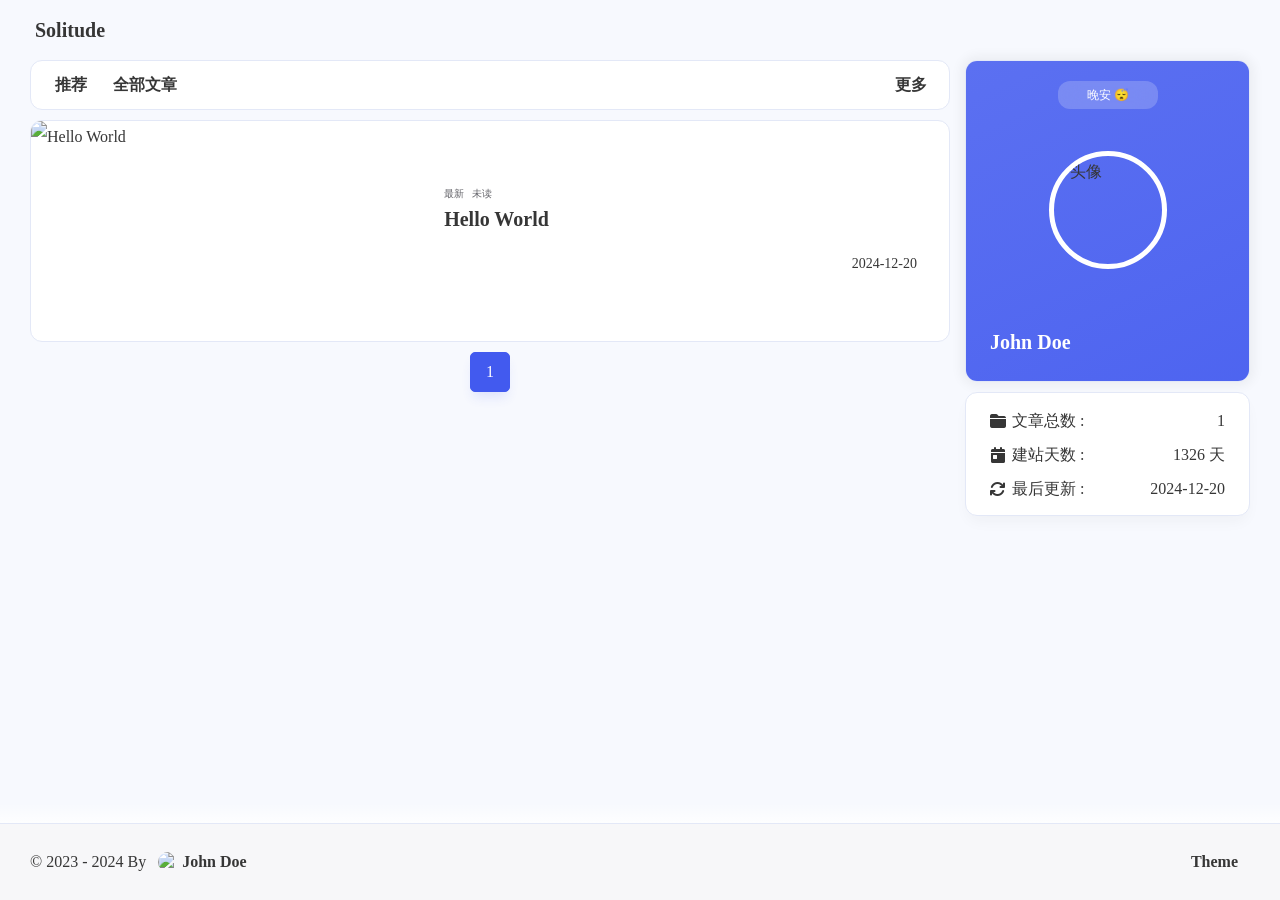
==== index.html @ eaf6ca1d "Site updated: 2024-12-20 22:45:35" ====
<!DOCTYPE html><html lang="zh-CN" data-theme="light"><head><meta charset="utf-8"><meta http-equiv="X-UA-Compatible" content="IE=edge"><meta name="viewport" content="width=device-width, initial-scale=1"><title>Hexo</title><noscript>开启JavaScript才能访问本站哦~</noscript><link rel="icon" href="/img/pwa/favicon.ico"><!-- index.css--><link rel="stylesheet" href="/css/index.css?v=2.1.14"><!-- inject head--><link rel="canonical" href="http://example.com/"><link rel="stylesheet" href="https://fastly.jsdelivr.net/npm/@fortawesome/fontawesome-free@6.7.2/css/all.min.css"><!-- aplayer--><!-- swiper--><!-- fancybox ui--><!-- katex--><!-- Open Graph--><meta name="description"><!-- pwa--><meta name="apple-mobile-web-app-capable" content="Hexo"><meta name="theme-color" content="var(--efu-main)"><meta name="apple-mobile-web-app-status-bar-style" content="var(--efu-main)"><link rel="bookmark" href="/img/pwa/favicon.ico"><link rel="apple-touch-icon" href="/img/pwa/favicon.ico" sizes="180x180"><script>console.log(' %c Solitude %c ' + '2.1.14' + ' %c https://github.com/everfu/hexo-theme-solitude',
    'background:#35495e ; padding: 1px; border-radius: 3px 0 0 3px;  color: #fff',
    'background:#ff9a9a ; padding: 1px; border-radius: 0 3px 3px 0;  color: #fff',
    'background:unset ; padding: 1px; border-radius: 0 3px 3px 0;  color: #fff')
</script><script>(()=>{
        const saveToLocal = {
            set: function setWithExpiry(key, value, ttl) {
                if (ttl === 0)
                    return
                const now = new Date()
                const expiryDay = ttl * 86400000
                const item = {
                    value: value,
                    expiry: now.getTime() + expiryDay
                }
                localStorage.setItem(key, JSON.stringify(item))
            },
            get: function getWithExpiry(key) {
                const itemStr = localStorage.getItem(key)

                if (!itemStr) {
                    return undefined
                }
                const item = JSON.parse(itemStr)
                const now = new Date()

                if (now.getTime() > item.expiry) {
                    localStorage.removeItem(key)
                    return undefined
                }
                return item.value
            }
        };
        window.utils = {
            saveToLocal: saveToLocal,
            getCSS: (url, id = false) => new Promise((resolve, reject) => {
              const link = document.createElement('link')
              link.rel = 'stylesheet'
              link.href = url
              if (id) link.id = id
              link.onerror = reject
              link.onload = link.onreadystatechange = function() {
                const loadState = this.readyState
                if (loadState && loadState !== 'loaded' && loadState !== 'complete') return
                link.onload = link.onreadystatechange = null
                resolve()
              }
              document.head.appendChild(link)
            }),
            getScript: (url, attr = {}) => new Promise((resolve, reject) => {
              const script = document.createElement('script')
              script.src = url
              script.async = true
              script.onerror = reject
              script.onload = script.onreadystatechange = function() {
                const loadState = this.readyState
                if (loadState && loadState !== 'loaded' && loadState !== 'complete') return
                script.onload = script.onreadystatechange = null
                resolve()
              }

              Object.keys(attr).forEach(key => {
                script.setAttribute(key, attr[key])
              })

              document.head.appendChild(script)
            }),
            addGlobalFn: (key, fn, name = false, parent = window) => {
                const globalFn = parent.globalFn || {}
                const keyObj = globalFn[key] || {}

                if (name && keyObj[name]) return

                name = name || Object.keys(keyObj).length
                keyObj[name] = fn
                globalFn[key] = keyObj
                parent.globalFn = globalFn
            },
            addEventListenerPjax: (ele, event, fn, option = false) => {
              ele.addEventListener(event, fn, option)
              utils.addGlobalFn('pjax', () => {
                  ele.removeEventListener(event, fn, option)
              })
          },
        }
    })()</script><!-- theme--><script>initTheme = () => {
    let isDarkMode = window.matchMedia('(prefers-color-scheme: dark)').matches
    const cachedMode = utils.saveToLocal.get('theme');
    if (cachedMode === undefined) {
        const nowMode =
            isDarkMode ? 'dark' : 'light'
        document.documentElement.setAttribute('data-theme', nowMode);
    } else {
        document.documentElement.setAttribute('data-theme', cachedMode);
    }
    typeof rm === 'object' && rm.mode(cachedMode === 'dark' && isDarkMode)
}
initTheme()</script><!-- global head--><script>const GLOBAL_CONFIG = {
    root: '/',
    algolia: undefined,
    localsearch: undefined,
    runtime: '2023-04-20 00:00:00',
    lazyload: {
        enable: false,
        error: '/img/error_load.avif'
    },
    copyright: false,
    highlight: {"limit":200,"expand":true,"copy":true,"syntax":"highlight.js"},
    randomlink: false,
    lang: {"theme":{"dark":"已切换至深色模式","light":"已切换至浅色模式"},"copy":{"success":"复制成功","error":"复制失败"},"backtop":"返回顶部","time":{"day":"天前","hour":"小时前","just":"刚刚","min":"分钟前","month":"个月前"},"day":" 天","f12":"开发者模式已打开，请遵循GPL协议。","totalk":"无需删除空行，直接输入评论即可"},
    aside: {
        sayhello: {
            morning: "✨ 早上好，新的一天开始了",
            noon: "🍲 午餐时间",
            afternoon: "🌞 下午好",
            night: "早点休息",
            goodnight: "晚安 😴",
        },
        sayhello2: [],
        sayhello3: {
            prefix: '好久不见，',
            back: '欢迎再次回来，',
        },
    },
    covercolor: {
        enable: false
    },
    comment: false,
    lightbox: 'null',
    post_ai: false,
    right_menu: false,
    translate: {"translateDelay":0,"defaultEncoding":2},
    lure: false,
    expire: false,
};</script><!-- page-config head--><script id="config-diff">var PAGE_CONFIG = {
    is_post: false,
    is_page: false,
    is_home: true,
    page: 'solitude',
    toc: false,
    comment: false,
    ai_text: false,
    color: false,
}</script><meta name="generator" content="Hexo 7.3.0"></head><body id="body" data-type="solitude"><!-- universe--><!-- background img--><!-- loading--><!-- console--><!-- sidebar--><div id="sidebar" style="zoom: 1;"><div id="menu-mask" style="display: none;"></div><div id="sidebar-menus"><div class="site-data"><div class="data-item is-center"><div class="data-item-link"><a href="/archives/"><div class="headline">文章</div><div class="length-num">1</div></a></div></div><div class="data-item is-center"><div class="data-item-link"><a href="/categories/"><div class="headline">分类</div><div class="length-num">0</div></a></div></div><div class="data-item is-center"><div class="data-item-link"><a href="/tags/"><div class="headline">标签</div><div class="length-num">0</div></a></div></div></div><span class="sidebar-menu-item-title">功能</span><div class="sidebar-menu-item"><span class="darkmode_switchbutton menu-child" onclick="sco.switchDarkMode()"><i class="solitude fa-solid fa-circle-half-stroke"></i><span>显示模式</span></span></div><span class="sidebar-menu-item-title">标签</span><div class="card-widget card-tags card-archives card-webinfo card-allinfo"><div class="card-tag-cloud"></div></div></div></div><!-- keyboard--><!-- righhtside--><div class="page" id="body-wrap"><header class="not-top-img" id="page-header"><nav class="show" id="nav"><div id="nav-group"><div id="blog_name"><a id="site-name" href="/" title="返回博客主页"><span class="title">Solitude</span><i class="solitude fa-solid fa-home"></i></a></div><div id="page-name-mask"><div id="page-name"><a id="page-name-text" onclick="sco.toTop()">Hexo</a></div></div><div id="menus"></div><div id="nav-left"></div><div id="nav-right"><div class="nav-button" id="nav-totop" onclick="sco.toTop()"><a class="totopbtn"><i class="solitude fa-solid fa-arrow-up"></i><span id="percent">0</span></a></div><div id="toggle-menu"><a class="site-page"><i class="solitude fa-solid fa-bars"></i></a></div></div></div></nav></header><main class="layout" id="content-inner"><div id="home"><div id="category-bar"><div class="category-bar-items home" id="category-bar-items"><div class="category-bar-item select" id="category-bar-home"><a href="/">推荐</a></div><div class="category-bar-item"><a href="/archives/">全部文章</a></div></div><div class="category-bar-right"><a class="category-bar-more" href="/categories/">更多</a></div></div><div class="recent-posts" id="recent-posts"><div class="recent-post-item" onclick="pjax.loadUrl('/2024/12/20/hello-world/')"><div class="post_cover"><a href="/2024/12/20/hello-world/" title="Hello World"><img class="post_bg" src="/" alt="Hello World"></a></div><div class="recent-post-info"><div class="recent-post-info-top"><div class="recent-post-info-top-tips"><span class="original">最新</span><a class="unvisited-post" href="/2024/12/20/hello-world/">未读</a></div><a class="article-title" href="/2024/12/20/hello-world/" title="Hello World">Hello World</a></div><div class="article-meta-wrap"><span class="article-meta tags"></span><span class="post-meta-date"><time datetime="2024-12-20T14:25:01.907Z"></time></span></div></div></div><!-- pagination--><nav id="pagination"><div class="pagination"><span class="page-number current">1</span><div class="toPageGroup"><input id="toPageText" oninput="value=value.replace(/[^0-9]/g,'')" maxlength="3" title="跳转到指定页面" onkeyup="if (this.value === '0') this.value = ''"><a id="toPageButton" onclick="sco.toPage()"><i class="solitude fa-solid fa-angles-right"></i></a></div></div></nav></div></div><!-- aside--><div class="aside-content" id="aside-content"><div class="card-widget card-info"><div class="card-content"><div class="card-info-avatar is-center"><div class="author-info__top-group"><div class="author-info__sayhi" id="author-info__sayhi" onclick="sco.changeSayHelloText()">sayhello.morning</div></div></div><div class="avatar-img-group"><img class="avatar-img" alt="头像" src="/img/avatar.avif"></div><div class="author-info__description_group"><div class="author-info__description"></div><div class="author-info__description2"></div></div><div class="author-info__bottom-group"><a class="author-info__bottom-group-left" href="/about/"><div class="author-info__name">John Doe</div><div class="author-info__desc"></div></a><div class="card-info-social-icons is-center"></div></div></div></div><div class="sticky_layout"><div class="card-widget card-tags card-archives card-webinfo card-allinfo"><div class="webinfo"><div class="webinfo-item"><div class="webinfo-item-title"><i class="item-icon fa-solid fa-folder-closed"></i><div class="item-name">文章总数 :</div></div><div class="item-count">1</div></div><div class="webinfo-item"><div class="webinfo-item-title"><i class="item-icon solitude fa-solid fa-calendar-day"></i><div class="item-name">建站天数 :</div></div><div class="item-count" id="runtimeshow"></div></div><div class="webinfo-item"><div class="webinfo-item-title"><i class="item-icon solitude fa-solid fa-arrows-rotate"></i><div class="item-name">最后更新 :</div></div><time class="item-count" datetime="2024-12-20T14:45:33.819Z"></time></div></div></div></div></div></main><footer id="footer"><div id="footer-bar"><div class="footer-bar-links"><div class="footer-bar-left"><div class="copyright">© 2023 - 2024 By&nbsp;<a class="footer-bar-link" href="/"><img class="author-avatar" src="/img/pwa/favicon.ico">John Doe</a></div></div><div class="footer-bar-right"><a class="footer-bar-link" target="_blank" rel="noopener" href="https://github.com/everfu/hexo-theme-solitude" alt="Theme">Theme</a></div></div></div></footer></div><!-- right_menu--><!-- inject body--><div><script src="/js/utils.js?v=2.1.14"></script><script src="/js/main.js?v=2.1.14"></script><script src="/js/third_party/waterfall.min.js?v=2.1.14"></script><script src="https://fastly.jsdelivr.net/npm/pjax@0.2.8/pjax.min.js"></script><script src="/js/tw_cn.js?v=2.1.14"></script><script src="https://fastly.jsdelivr.net/npm/node-snackbar@0.1.16/dist/snackbar.min.js"></script><script>window.paceOptions = {
  restartOnPushState: false
}

utils.addGlobalFn('pjaxSend', () => {
  Pace.restart()
}, 'pace_restart')
</script><script src="https://fastly.jsdelivr.net/npm/pace-js@1.2.4/pace.min.js"></script><div class="js-pjax"></div></div><!-- pjax--><script>const pjax = new Pjax({
    elements: 'a:not([target="_blank"])',
    selectors: ["title","#body-wrap","#site-config","meta[name=\"description\"]",".js-pjax","meta[property^=\"og:\"]","#config-diff",".rs_show",".rs_hide"],
    cacheBust: false,
    analytics: false,
    scrollRestoration: false
})

document.querySelectorAll('script[data-pjax]').forEach(item => {
    const newScript = document.createElement('script')
    const content = item.text || item.textContent || item.innerHTML || ""
    Array.from(item.attributes).forEach(attr => newScript.setAttribute(attr.name, attr.value))
    newScript.appendChild(document.createTextNode(content))
    item.parentNode.replaceChild(newScript, item)
})

document.addEventListener('pjax:complete', () => {
    window.refreshFn()

    document.querySelectorAll('script[data-pjax]').forEach(item => {
        const newScript = document.createElement('script')
        const content = item.text || item.textContent || item.innerHTML || ""
        Array.from(item.attributes).forEach(attr => newScript.setAttribute(attr.name, attr.value))
        newScript.appendChild(document.createTextNode(content))
        item.parentNode.replaceChild(newScript, item)
    })

    GLOBAL_CONFIG.islazyload && window.lazyLoadInstance.update()

})

document.addEventListener('pjax:error', (e) => {
    if (e.request.status === 404) {
        pjax.loadUrl('/404.html')
    }
})</script><!-- google adsense--><!-- search--><!-- Tianli-Talk--><!-- music--></body></html>
        <script>
            const posts = ["2024/12/20/hello-world/"];
            function toRandomPost() {
                const randomPost = posts[Math.floor(Math.random() * posts.length)];
                pjax.loadUrl(GLOBAL_CONFIG.root + randomPost);
            }
        </script>
---- css/index.css ----
@charset "UTF-8";
@keyframes snackbar-progress{0%{width:0}to{width:100%}}.snackbar-container{transition:.5s;font-size:14px;position:fixed;align-items:center;line-height:22px;padding:18px 24px;bottom:-100px;top:-100px;opacity:0;z-index:9999;background:var(--efu-lighttext)!important;color:var(--efu-card-bg);border-radius:0;display:flex;justify-content:center;max-width:none;min-width:100%;margin:0;left:0;height:60px;transform:none}.snackbar-container p{color:var(--efu-card-bg)!important;font-weight:700!important;text-align:center;font-size:.8rem!important;display:flex;justify-content:center}.snackbar-container .action{display:inline-block;font-size:inherit;margin:0 0 0 24px;min-width:min-content;cursor:pointer;color:var(--efu-card-bg)!important;background:var(--efu-lighttext)!important;padding:4px 6px;font-weight:700;border-radius:8px;transition:.3s;border:var(--style-border)}.snackbar-container .action:hover{background:var(--efu-card-bg)!important;color:var(--efu-lighttext)!important}.snackbar-container:after{position:absolute;width:0;height:100%;left:0;top:0;background:var(--efu-white);opacity:.1;content:"";animation:snackbar-progress var(--efu-snackbar-time) linear forwards;pointer-events:none}.snackbar-pos.top-center,.snackbar-pos.top-left{bottom:auto;top:0;left:0}.snackbar-pos.top-right{bottom:auto;top:0;right:0}
@media screen and (min-width: 768px) {
@-moz-keyframes showCover {
    from {
      opacity: 0;
      transform: rotate(10deg) translateY(-8%) scale(1.8);
    }
    to {
      opacity: 0.5;
      transform: rotate(10deg) translateY(-10%) scale(2);
    }
}
@-webkit-keyframes showCover {
    from {
      opacity: 0;
      transform: rotate(10deg) translateY(-8%) scale(1.8);
    }
    to {
      opacity: 0.5;
      transform: rotate(10deg) translateY(-10%) scale(2);
    }
}
@-o-keyframes showCover {
    from {
      opacity: 0;
      transform: rotate(10deg) translateY(-8%) scale(1.8);
    }
    to {
      opacity: 0.5;
      transform: rotate(10deg) translateY(-10%) scale(2);
    }
}
@keyframes showCover {
    from {
      opacity: 0;
      transform: rotate(10deg) translateY(-8%) scale(1.8);
    }
    to {
      opacity: 0.5;
      transform: rotate(10deg) translateY(-10%) scale(2);
    }
}
}
@-moz-keyframes barrageIn {
  0% {
    transform: translateY(20px);
    opacity: 0;
  }
  100% {
    transform: translateY(0);
    opacity: 1;
  }
}
@-webkit-keyframes barrageIn {
  0% {
    transform: translateY(20px);
    opacity: 0;
  }
  100% {
    transform: translateY(0);
    opacity: 1;
  }
}
@-o-keyframes barrageIn {
  0% {
    transform: translateY(20px);
    opacity: 0;
  }
  100% {
    transform: translateY(0);
    opacity: 1;
  }
}
@keyframes barrageIn {
  0% {
    transform: translateY(20px);
    opacity: 0;
  }
  100% {
    transform: translateY(0);
    opacity: 1;
  }
}
@-moz-keyframes barrageOut {
  0% {
    transform: translateY(0);
    opacity: 1;
  }
  100% {
    transform: translateY(20px);
    opacity: 0;
  }
}
@-webkit-keyframes barrageOut {
  0% {
    transform: translateY(0);
    opacity: 1;
  }
  100% {
    transform: translateY(20px);
    opacity: 0;
  }
}
@-o-keyframes barrageOut {
  0% {
    transform: translateY(0);
    opacity: 1;
  }
  100% {
    transform: translateY(20px);
    opacity: 0;
  }
}
@keyframes barrageOut {
  0% {
    transform: translateY(0);
    opacity: 1;
  }
  100% {
    transform: translateY(20px);
    opacity: 0;
  }
}
@-moz-keyframes scroll-down-effect {
  0% {
    top: 0;
    opacity: 0.4;
  }
  50% {
    top: -16px;
    opacity: 1;
  }
  100% {
    top: 0;
    opacity: 0.4;
  }
}
@-webkit-keyframes scroll-down-effect {
  0% {
    top: 0;
    opacity: 0.4;
  }
  50% {
    top: -16px;
    opacity: 1;
  }
  100% {
    top: 0;
    opacity: 0.4;
  }
}
@-o-keyframes scroll-down-effect {
  0% {
    top: 0;
    opacity: 0.4;
  }
  50% {
    top: -16px;
    opacity: 1;
  }
  100% {
    top: 0;
    opacity: 0.4;
  }
}
@keyframes scroll-down-effect {
  0% {
    top: 0;
    opacity: 0.4;
  }
  50% {
    top: -16px;
    opacity: 1;
  }
  100% {
    top: 0;
    opacity: 0.4;
  }
}
@-moz-keyframes header-effect {
  0% {
    opacity: 0;
    transform: translateY(-50px);
  }
  100% {
    opacity: 1;
    transform: translateY(0);
  }
}
@-webkit-keyframes header-effect {
  0% {
    opacity: 0;
    transform: translateY(-50px);
  }
  100% {
    opacity: 1;
    transform: translateY(0);
  }
}
@-o-keyframes header-effect {
  0% {
    opacity: 0;
    transform: translateY(-50px);
  }
  100% {
    opacity: 1;
    transform: translateY(0);
  }
}
@keyframes header-effect {
  0% {
    opacity: 0;
    transform: translateY(-50px);
  }
  100% {
    opacity: 1;
    transform: translateY(0);
  }
}
@-moz-keyframes headerNoOpacity {
  0% {
    transform: translateY(-50px);
  }
  100% {
    transform: translateY(0);
  }
}
@-webkit-keyframes headerNoOpacity {
  0% {
    transform: translateY(-50px);
  }
  100% {
    transform: translateY(0);
  }
}
@-o-keyframes headerNoOpacity {
  0% {
    transform: translateY(-50px);
  }
  100% {
    transform: translateY(0);
  }
}
@keyframes headerNoOpacity {
  0% {
    transform: translateY(-50px);
  }
  100% {
    transform: translateY(0);
  }
}
@-moz-keyframes bottom-top {
  0% {
    opacity: 0;
    margin-top: 50px;
  }
  100% {
    opacity: 1;
    margin-top: 0;
  }
}
@-webkit-keyframes bottom-top {
  0% {
    opacity: 0;
    margin-top: 50px;
  }
  100% {
    opacity: 1;
    margin-top: 0;
  }
}
@-o-keyframes bottom-top {
  0% {
    opacity: 0;
    margin-top: 50px;
  }
  100% {
    opacity: 1;
    margin-top: 0;
  }
}
@keyframes bottom-top {
  0% {
    opacity: 0;
    margin-top: 50px;
  }
  100% {
    opacity: 1;
    margin-top: 0;
  }
}
@-moz-keyframes titlescale {
  0% {
    opacity: 0;
    transform: scale(0.7);
  }
  100% {
    opacity: 1;
    transform: scale(1);
  }
}
@-webkit-keyframes titlescale {
  0% {
    opacity: 0;
    transform: scale(0.7);
  }
  100% {
    opacity: 1;
    transform: scale(1);
  }
}
@-o-keyframes titlescale {
  0% {
    opacity: 0;
    transform: scale(0.7);
  }
  100% {
    opacity: 1;
    transform: scale(1);
  }
}
@keyframes titlescale {
  0% {
    opacity: 0;
    transform: scale(0.7);
  }
  100% {
    opacity: 1;
    transform: scale(1);
  }
}
@-moz-keyframes search_close {
  0% {
    transform: translateY(0);
    opacity: 1;
  }
  100% {
    transform: translateY(20px);
    opacity: 0;
  }
}
@-webkit-keyframes search_close {
  0% {
    transform: translateY(0);
    opacity: 1;
  }
  100% {
    transform: translateY(20px);
    opacity: 0;
  }
}
@-o-keyframes search_close {
  0% {
    transform: translateY(0);
    opacity: 1;
  }
  100% {
    transform: translateY(20px);
    opacity: 0;
  }
}
@keyframes search_close {
  0% {
    transform: translateY(0);
    opacity: 1;
  }
  100% {
    transform: translateY(20px);
    opacity: 0;
  }
}
@-moz-keyframes to_show {
  0% {
    opacity: 0;
  }
  100% {
    opacity: 1;
  }
}
@-webkit-keyframes to_show {
  0% {
    opacity: 0;
  }
  100% {
    opacity: 1;
  }
}
@-o-keyframes to_show {
  0% {
    opacity: 0;
  }
  100% {
    opacity: 1;
  }
}
@keyframes to_show {
  0% {
    opacity: 0;
  }
  100% {
    opacity: 1;
  }
}
@-moz-keyframes to_hide {
  0% {
    opacity: 1;
  }
  100% {
    opacity: 0;
  }
}
@-webkit-keyframes to_hide {
  0% {
    opacity: 1;
  }
  100% {
    opacity: 0;
  }
}
@-o-keyframes to_hide {
  0% {
    opacity: 1;
  }
  100% {
    opacity: 0;
  }
}
@keyframes to_hide {
  0% {
    opacity: 1;
  }
  100% {
    opacity: 0;
  }
}
@-moz-keyframes ribbon_to_show {
  0% {
    opacity: 0;
  }
  100% {
    opacity: 0.6;
  }
}
@-webkit-keyframes ribbon_to_show {
  0% {
    opacity: 0;
  }
  100% {
    opacity: 0.6;
  }
}
@-o-keyframes ribbon_to_show {
  0% {
    opacity: 0;
  }
  100% {
    opacity: 0.6;
  }
}
@keyframes ribbon_to_show {
  0% {
    opacity: 0;
  }
  100% {
    opacity: 0.6;
  }
}
@-moz-keyframes avatar_turn_around {
  0% {
    transform: rotate(0);
  }
  100% {
    transform: rotate(360deg);
  }
}
@-webkit-keyframes avatar_turn_around {
  0% {
    transform: rotate(0);
  }
  100% {
    transform: rotate(360deg);
  }
}
@-o-keyframes avatar_turn_around {
  0% {
    transform: rotate(0);
  }
  100% {
    transform: rotate(360deg);
  }
}
@keyframes avatar_turn_around {
  0% {
    transform: rotate(0);
  }
  100% {
    transform: rotate(360deg);
  }
}
@-moz-keyframes sub_menus {
  0% {
    opacity: 0;
    transform: translateY(10px);
  }
  100% {
    opacity: 1;
    transform: translateY(0);
  }
}
@-webkit-keyframes sub_menus {
  0% {
    opacity: 0;
    transform: translateY(10px);
  }
  100% {
    opacity: 1;
    transform: translateY(0);
  }
}
@-o-keyframes sub_menus {
  0% {
    opacity: 0;
    transform: translateY(10px);
  }
  100% {
    opacity: 1;
    transform: translateY(0);
  }
}
@keyframes sub_menus {
  0% {
    opacity: 0;
    transform: translateY(10px);
  }
  100% {
    opacity: 1;
    transform: translateY(0);
  }
}
@-moz-keyframes donate_effcet {
  0% {
    opacity: 0;
    transform: translateY(-20px);
  }
  100% {
    opacity: 1;
    transform: translateY(0);
  }
}
@-webkit-keyframes donate_effcet {
  0% {
    opacity: 0;
    transform: translateY(-20px);
  }
  100% {
    opacity: 1;
    transform: translateY(0);
  }
}
@-o-keyframes donate_effcet {
  0% {
    opacity: 0;
    transform: translateY(-20px);
  }
  100% {
    opacity: 1;
    transform: translateY(0);
  }
}
@keyframes donate_effcet {
  0% {
    opacity: 0;
    transform: translateY(-20px);
  }
  100% {
    opacity: 1;
    transform: translateY(0);
  }
}
@-moz-keyframes announ_animation {
  0%, 100% {
    transform: scale(1);
  }
  50% {
    transform: scale(1.2);
    filter: blur(20px);
  }
}
@-webkit-keyframes announ_animation {
  0%, 100% {
    transform: scale(1);
  }
  50% {
    transform: scale(1.2);
    filter: blur(20px);
  }
}
@-o-keyframes announ_animation {
  0%, 100% {
    transform: scale(1);
  }
  50% {
    transform: scale(1.2);
    filter: blur(20px);
  }
}
@keyframes announ_animation {
  0%, 100% {
    transform: scale(1);
  }
  50% {
    transform: scale(1.2);
    filter: blur(20px);
  }
}
@-moz-keyframes sidebarItem {
  0% {
    transform: translateX(200px);
  }
  100% {
    transform: translateX(0);
  }
}
@-webkit-keyframes sidebarItem {
  0% {
    transform: translateX(200px);
  }
  100% {
    transform: translateX(0);
  }
}
@-o-keyframes sidebarItem {
  0% {
    transform: translateX(200px);
  }
  100% {
    transform: translateX(0);
  }
}
@keyframes sidebarItem {
  0% {
    transform: translateX(200px);
  }
  100% {
    transform: translateX(0);
  }
}
@-moz-keyframes st-spin {
  0% {
    transform: rotate(0);
  }
  100% {
    transform: rotate(360deg);
  }
}
@-webkit-keyframes st-spin {
  0% {
    transform: rotate(0);
  }
  100% {
    transform: rotate(360deg);
  }
}
@-o-keyframes st-spin {
  0% {
    transform: rotate(0);
  }
  100% {
    transform: rotate(360deg);
  }
}
@keyframes st-spin {
  0% {
    transform: rotate(0);
  }
  100% {
    transform: rotate(360deg);
  }
}
@-moz-keyframes code-expand-key {
  0% {
    opacity: 0.6;
  }
  50% {
    opacity: 0.1;
  }
  100% {
    opacity: 0.6;
  }
}
@-webkit-keyframes code-expand-key {
  0% {
    opacity: 0.6;
  }
  50% {
    opacity: 0.1;
  }
  100% {
    opacity: 0.6;
  }
}
@-o-keyframes code-expand-key {
  0% {
    opacity: 0.6;
  }
  50% {
    opacity: 0.1;
  }
  100% {
    opacity: 0.6;
  }
}
@keyframes code-expand-key {
  0% {
    opacity: 0.6;
  }
  50% {
    opacity: 0.1;
  }
  100% {
    opacity: 0.6;
  }
}
@-moz-keyframes slide-in {
  from {
    transform: translateY(20px);
    opacity: 0;
  }
  to {
    transform: translateY(0);
    opacity: 1;
  }
}
@-webkit-keyframes slide-in {
  from {
    transform: translateY(20px);
    opacity: 0;
  }
  to {
    transform: translateY(0);
    opacity: 1;
  }
}
@-o-keyframes slide-in {
  from {
    transform: translateY(20px);
    opacity: 0;
  }
  to {
    transform: translateY(0);
    opacity: 1;
  }
}
@keyframes slide-in {
  from {
    transform: translateY(20px);
    opacity: 0;
  }
  to {
    transform: translateY(0);
    opacity: 1;
  }
}
@-moz-keyframes slide-in-op {
  from {
    opacity: 0;
  }
  to {
    opacity: 1;
  }
}
@-webkit-keyframes slide-in-op {
  from {
    opacity: 0;
  }
  to {
    opacity: 1;
  }
}
@-o-keyframes slide-in-op {
  from {
    opacity: 0;
  }
  to {
    opacity: 1;
  }
}
@keyframes slide-in-op {
  from {
    opacity: 0;
  }
  to {
    opacity: 1;
  }
}
@-moz-keyframes more-btn-move {
  0%, 100% {
    transform: translateX(0);
  }
  50% {
    transform: translateX(3px);
  }
}
@-webkit-keyframes more-btn-move {
  0%, 100% {
    transform: translateX(0);
  }
  50% {
    transform: translateX(3px);
  }
}
@-o-keyframes more-btn-move {
  0%, 100% {
    transform: translateX(0);
  }
  50% {
    transform: translateX(3px);
  }
}
@keyframes more-btn-move {
  0%, 100% {
    transform: translateX(0);
  }
  50% {
    transform: translateX(3px);
  }
}
@-moz-keyframes toc-open {
  0% {
    transform: scale(0.7);
  }
  100% {
    transform: scale(1);
  }
}
@-webkit-keyframes toc-open {
  0% {
    transform: scale(0.7);
  }
  100% {
    transform: scale(1);
  }
}
@-o-keyframes toc-open {
  0% {
    transform: scale(0.7);
  }
  100% {
    transform: scale(1);
  }
}
@keyframes toc-open {
  0% {
    transform: scale(0.7);
  }
  100% {
    transform: scale(1);
  }
}
@-moz-keyframes toc-close {
  0% {
    transform: scale(1);
  }
  100% {
    transform: scale(0.7);
  }
}
@-webkit-keyframes toc-close {
  0% {
    transform: scale(1);
  }
  100% {
    transform: scale(0.7);
  }
}
@-o-keyframes toc-close {
  0% {
    transform: scale(1);
  }
  100% {
    transform: scale(0.7);
  }
}
@keyframes toc-close {
  0% {
    transform: scale(1);
  }
  100% {
    transform: scale(0.7);
  }
}
@-moz-keyframes configure-clockwise {
  0% {
    transform: rotate(0);
  }
  25% {
    transform: rotate(90deg);
  }
  50% {
    transform: rotate(180deg);
  }
  75% {
    transform: rotate(270deg);
  }
  100% {
    transform: rotate(360deg);
  }
}
@-webkit-keyframes configure-clockwise {
  0% {
    transform: rotate(0);
  }
  25% {
    transform: rotate(90deg);
  }
  50% {
    transform: rotate(180deg);
  }
  75% {
    transform: rotate(270deg);
  }
  100% {
    transform: rotate(360deg);
  }
}
@-o-keyframes configure-clockwise {
  0% {
    transform: rotate(0);
  }
  25% {
    transform: rotate(90deg);
  }
  50% {
    transform: rotate(180deg);
  }
  75% {
    transform: rotate(270deg);
  }
  100% {
    transform: rotate(360deg);
  }
}
@keyframes configure-clockwise {
  0% {
    transform: rotate(0);
  }
  25% {
    transform: rotate(90deg);
  }
  50% {
    transform: rotate(180deg);
  }
  75% {
    transform: rotate(270deg);
  }
  100% {
    transform: rotate(360deg);
  }
}
@-moz-keyframes configure-xclockwise {
  0% {
    transform: rotate(45deg);
  }
  25% {
    transform: rotate(-45deg);
  }
  50% {
    transform: rotate(-135deg);
  }
  75% {
    transform: rotate(-225deg);
  }
  100% {
    transform: rotate(-315deg);
  }
}
@-webkit-keyframes configure-xclockwise {
  0% {
    transform: rotate(45deg);
  }
  25% {
    transform: rotate(-45deg);
  }
  50% {
    transform: rotate(-135deg);
  }
  75% {
    transform: rotate(-225deg);
  }
  100% {
    transform: rotate(-315deg);
  }
}
@-o-keyframes configure-xclockwise {
  0% {
    transform: rotate(45deg);
  }
  25% {
    transform: rotate(-45deg);
  }
  50% {
    transform: rotate(-135deg);
  }
  75% {
    transform: rotate(-225deg);
  }
  100% {
    transform: rotate(-315deg);
  }
}
@keyframes configure-xclockwise {
  0% {
    transform: rotate(45deg);
  }
  25% {
    transform: rotate(-45deg);
  }
  50% {
    transform: rotate(-135deg);
  }
  75% {
    transform: rotate(-225deg);
  }
  100% {
    transform: rotate(-315deg);
  }
}
@-moz-keyframes tabshow {
  0% {
    transform: translateY(15px);
  }
  100% {
    transform: translateY(0);
  }
}
@-webkit-keyframes tabshow {
  0% {
    transform: translateY(15px);
  }
  100% {
    transform: translateY(0);
  }
}
@-o-keyframes tabshow {
  0% {
    transform: translateY(15px);
  }
  100% {
    transform: translateY(0);
  }
}
@keyframes tabshow {
  0% {
    transform: translateY(15px);
  }
  100% {
    transform: translateY(0);
  }
}
@-moz-keyframes snackbar-progress {
  from {
    width: 0;
  }
  to {
    width: 100%;
  }
}
@-webkit-keyframes snackbar-progress {
  from {
    width: 0;
  }
  to {
    width: 100%;
  }
}
@-o-keyframes snackbar-progress {
  from {
    width: 0;
  }
  to {
    width: 100%;
  }
}
@keyframes snackbar-progress {
  from {
    width: 0;
  }
  to {
    width: 100%;
  }
}
@-moz-keyframes move-forever {
  0% {
    transform: translate3d(-90px, 0, 0);
  }
  100% {
    transform: translate3d(85px, 0, 0);
  }
}
@-webkit-keyframes move-forever {
  0% {
    transform: translate3d(-90px, 0, 0);
  }
  100% {
    transform: translate3d(85px, 0, 0);
  }
}
@-o-keyframes move-forever {
  0% {
    transform: translate3d(-90px, 0, 0);
  }
  100% {
    transform: translate3d(85px, 0, 0);
  }
}
@keyframes move-forever {
  0% {
    transform: translate3d(-90px, 0, 0);
  }
  100% {
    transform: translate3d(85px, 0, 0);
  }
}
@-moz-keyframes rowup {
  from {
    transform: translateY(0);
  }
  to {
    transform: translateY(-50%);
  }
}
@-webkit-keyframes rowup {
  from {
    transform: translateY(0);
  }
  to {
    transform: translateY(-50%);
  }
}
@-o-keyframes rowup {
  from {
    transform: translateY(0);
  }
  to {
    transform: translateY(-50%);
  }
}
@keyframes rowup {
  from {
    transform: translateY(0);
  }
  to {
    transform: translateY(-50%);
  }
}
@-moz-keyframes rowleft {
  from {
    transform: translateX(0);
  }
  to {
    transform: translateX(-50%);
  }
}
@-webkit-keyframes rowleft {
  from {
    transform: translateX(0);
  }
  to {
    transform: translateX(-50%);
  }
}
@-o-keyframes rowleft {
  from {
    transform: translateX(0);
  }
  to {
    transform: translateX(-50%);
  }
}
@keyframes rowleft {
  from {
    transform: translateX(0);
  }
  to {
    transform: translateX(-50%);
  }
}
@-moz-keyframes gradient {
  0% {
    background-position: 0 50%;
  }
  50% {
    background-position: 100% 50%;
  }
  100% {
    background-position: 0 50%;
  }
}
@-webkit-keyframes gradient {
  0% {
    background-position: 0 50%;
  }
  50% {
    background-position: 100% 50%;
  }
  100% {
    background-position: 0 50%;
  }
}
@-o-keyframes gradient {
  0% {
    background-position: 0 50%;
  }
  50% {
    background-position: 100% 50%;
  }
  100% {
    background-position: 0 50%;
  }
}
@keyframes gradient {
  0% {
    background-position: 0 50%;
  }
  50% {
    background-position: 100% 50%;
  }
  100% {
    background-position: 0 50%;
  }
}
@-moz-keyframes commonTipsIn {
  0% {
    top: -50px;
    opacity: 0;
  }
  100% {
    top: -60px;
    opacity: 1;
  }
}
@-webkit-keyframes commonTipsIn {
  0% {
    top: -50px;
    opacity: 0;
  }
  100% {
    top: -60px;
    opacity: 1;
  }
}
@-o-keyframes commonTipsIn {
  0% {
    top: -50px;
    opacity: 0;
  }
  100% {
    top: -60px;
    opacity: 1;
  }
}
@keyframes commonTipsIn {
  0% {
    top: -50px;
    opacity: 0;
  }
  100% {
    top: -60px;
    opacity: 1;
  }
}
@-moz-keyframes commonTriangleIn {
  0% {
    transform: translate(-50%, -36px);
    opacity: 0;
  }
  100% {
    transform: translate(-50%, -46px);
    opacity: 1;
  }
}
@-webkit-keyframes commonTriangleIn {
  0% {
    transform: translate(-50%, -36px);
    opacity: 0;
  }
  100% {
    transform: translate(-50%, -46px);
    opacity: 1;
  }
}
@-o-keyframes commonTriangleIn {
  0% {
    transform: translate(-50%, -36px);
    opacity: 0;
  }
  100% {
    transform: translate(-50%, -46px);
    opacity: 1;
  }
}
@keyframes commonTriangleIn {
  0% {
    transform: translate(-50%, -36px);
    opacity: 0;
  }
  100% {
    transform: translate(-50%, -46px);
    opacity: 1;
  }
}
@-moz-keyframes owoIn {
  0% {
    transform: translate(0, -95%);
    opacity: 0;
  }
  100% {
    transform: translate(0, -105%);
    opacity: 1;
  }
}
@-webkit-keyframes owoIn {
  0% {
    transform: translate(0, -95%);
    opacity: 0;
  }
  100% {
    transform: translate(0, -105%);
    opacity: 1;
  }
}
@-o-keyframes owoIn {
  0% {
    transform: translate(0, -95%);
    opacity: 0;
  }
  100% {
    transform: translate(0, -105%);
    opacity: 1;
  }
}
@keyframes owoIn {
  0% {
    transform: translate(0, -95%);
    opacity: 0;
  }
  100% {
    transform: translate(0, -105%);
    opacity: 1;
  }
}
@-moz-keyframes light_tag {
  0% {
    transform: skewx(0);
    left: -150px;
  }
  99% {
    transform: skewx(-25deg);
    left: 50px;
  }
}
@-webkit-keyframes light_tag {
  0% {
    transform: skewx(0);
    left: -150px;
  }
  99% {
    transform: skewx(-25deg);
    left: 50px;
  }
}
@-o-keyframes light_tag {
  0% {
    transform: skewx(0);
    left: -150px;
  }
  99% {
    transform: skewx(-25deg);
    left: 50px;
  }
}
@keyframes light_tag {
  0% {
    transform: skewx(0);
    left: -150px;
  }
  99% {
    transform: skewx(-25deg);
    left: 50px;
  }
}
@-moz-keyframes floating {
  0% {
    transform: translate(0, -4px);
  }
  50% {
    transform: translate(0, 4px);
  }
  100% {
    transform: translate(0, -4px);
  }
}
@-webkit-keyframes floating {
  0% {
    transform: translate(0, -4px);
  }
  50% {
    transform: translate(0, 4px);
  }
  100% {
    transform: translate(0, -4px);
  }
}
@-o-keyframes floating {
  0% {
    transform: translate(0, -4px);
  }
  50% {
    transform: translate(0, 4px);
  }
  100% {
    transform: translate(0, -4px);
  }
}
@keyframes floating {
  0% {
    transform: translate(0, -4px);
  }
  50% {
    transform: translate(0, 4px);
  }
  100% {
    transform: translate(0, -4px);
  }
}
@-moz-keyframes blinking-cursor {
  0% {
    transform: scale(0.6);
  }
  25% {
    transform: scale(1);
  }
  50% {
    transform: scale(0.6);
  }
  75% {
    transform: scale(1);
  }
  100% {
    transform: scale(0.6);
  }
}
@-webkit-keyframes blinking-cursor {
  0% {
    transform: scale(0.6);
  }
  25% {
    transform: scale(1);
  }
  50% {
    transform: scale(0.6);
  }
  75% {
    transform: scale(1);
  }
  100% {
    transform: scale(0.6);
  }
}
@-o-keyframes blinking-cursor {
  0% {
    transform: scale(0.6);
  }
  25% {
    transform: scale(1);
  }
  50% {
    transform: scale(0.6);
  }
  75% {
    transform: scale(1);
  }
  100% {
    transform: scale(0.6);
  }
}
@keyframes blinking-cursor {
  0% {
    transform: scale(0.6);
  }
  25% {
    transform: scale(1);
  }
  50% {
    transform: scale(0.6);
  }
  75% {
    transform: scale(1);
  }
  100% {
    transform: scale(0.6);
  }
}
@-moz-keyframes AILoading {
  0% {
    opacity: 1;
  }
  25% {
    opacity: 0.3;
  }
  50% {
    opacity: 1;
  }
  75% {
    opacity: 0.3;
  }
  100% {
    opacity: 1;
  }
}
@-webkit-keyframes AILoading {
  0% {
    opacity: 1;
  }
  25% {
    opacity: 0.3;
  }
  50% {
    opacity: 1;
  }
  75% {
    opacity: 0.3;
  }
  100% {
    opacity: 1;
  }
}
@-o-keyframes AILoading {
  0% {
    opacity: 1;
  }
  25% {
    opacity: 0.3;
  }
  50% {
    opacity: 1;
  }
  75% {
    opacity: 0.3;
  }
  100% {
    opacity: 1;
  }
}
@keyframes AILoading {
  0% {
    opacity: 1;
  }
  25% {
    opacity: 0.3;
  }
  50% {
    opacity: 1;
  }
  75% {
    opacity: 0.3;
  }
  100% {
    opacity: 1;
  }
}
.limit-more-line,
.article-container figure.gallery-group p,
.article-container figure.gallery-group .gallery-group-name {
  display: -webkit-box;
  overflow: hidden;
  -webkit-box-orient: vertical;
}
:root {
  --efu-white: #fff;
  --efu-white-op: rgba(255,255,255,0.2);
  --efu-black: #000;
  --efu-black-op: rgba(0,0,0,0.2);
  --efu-none: rgba(0,0,0,0);
  --efu-gray: #999;
  --efu-gray-op: rgba(153,153,153,0.169);
  --efu-cyan: #00bcd4;
  --efu-cyan-op: rgba(0,188,212,0.169);
  --efu-vip: #e5a80d;
  --efu-speed: #57bd6a;
  --efu-main: var(--efu-theme);
  --efu-main-op: var(--efu-theme-op);
  --efu-main-op-deep: var(--efu-theme-op-deep);
  --efu-main-op-light: var(--efu-theme-op-light);
  --efu-main-none: var(--efu-theme-none);
  --efu-shadow-theme: 0 8px 12px -3px var(--efu-theme-op);
  --efu-shadow-blackdeep: 0 2px 16px -3px rgba(0,0,0,0.15);
  --efu-shadow-main: 0 8px 12px -3px var(--efu-main-op);
  --efu-shadow-blue: 0 8px 12px -3px rgba(40,109,234,0.2);
  --efu-shadow-white: 0 8px 12px -3px rgba(255,255,255,0.2);
  --efu-shadow-black: 0 0 12px 4px rgba(0,0,0,0.05);
  --efu-shadow-yellow: 0px 38px 77px -26px rgba(255,201,62,0.12);
  --efu-shadow-red: 0 8px 12px -3px rgba(238,125,121,0.212);
  --efu-shadow-green: 0 8px 12px -3px rgba(135,238,121,0.212);
  --efu-logo-color: linear-gradient(215deg, #4584ff 0%, #cf0db9 100%);
  --efu-snackbar-time: 5s;
  --global-font-size: 14px;
  --global-bg: #fff;
  --hr-border: #97bcfb;
  --hr-before-color: #6ea2f9;
  --search-bg: #f6f8fa;
  --search-input-color: #4c4948;
  --search-result-title: #4c4948;
  --preloader-bg: #37474f;
  --preloader-color: #fff;
  --tab-border-color: #f0f0f0;
  --tab-botton-bg: #f0f0f0;
  --tab-botton-color: #1f2d3d;
  --tab-button-hover-bg: #dcdcdc;
  --tab-button-active-bg: #fff;
  --sidebar-bg: #f6f8fa;
  --btn-hover-color: #ff7242;
  --btn-color: #fff;
  --btn-bg: var(--efu-main);
  --text-bg-hover: #f6f8fa;
  --light-grey: #eee;
  --text-highlight-color: #1f2d3d;
  --blockquote-color: #6a737d;
  --blockquote-bg: rgba(73,177,245,0.1);
  --reward-pop: #f5f5f5;
  --toc-link-color: #666261;
  --card-box-shadow: 0 3px 8px 6px rgba(7,17,27,0.06);
  --card-hover-box-shadow: 0 3px 8px 6px rgba(7,17,27,0.15);
  --offset: 0px;
  --hlscrollbar-bg: #121212;
}
body {
  position: relative;
  min-height: 100%;
  background: var(--efu-background);
  color: var(--efu-fontcolor);
  font-size: 16px;
  font-family: PingFang SC, Hiragino Sans GB, Microsoft YaHei;
  line-height: 2;
  -webkit-tap-highlight-color: transparent;
  margin: 0;
  user-select: none;
  -webkit-user-select: none;
}
* {
  box-sizing: border-box;
}
html {
  line-height: 1.15;
  -webkit-text-size-adjust: 100%;
  text-size-adjust: 100%;
  height: 100%;
  font-size: 20px;
  overflow-y: overlay;
}
main {
  display: block;
}
*::-webkit-scrollbar {
  width: 12px;
  height: 6px;
}
*::-webkit-scrollbar-thumb {
  background: var(--scrollbar-color);
  opacity: 0.5;
  border-radius: 8px;
  cursor: pointer;
  border: 2px solid var(--efu-background);
}
*::-webkit-scrollbar-thumb:hover {
  background: var(--efu-lighttext);
  display: block;
}
*::-webkit-scrollbar-track {
  background-color: transparent;
}
::-webkit-scrollbar-thumb {
  background: var(--efu-card-border);
  opacity: 0.5;
  border-radius: 8px;
  cursor: pointer;
  border: 2px solid var(--efu-background);
}
::-webkit-scrollbar-thumb:hover {
  background: var(--efu-main);
  opacity: 1;
  display: block !important;
}
::-webkit-scrollbar-track {
  background-color: var(--efu-none);
}
::selection {
  background: var(--efu-main);
  color: var(--efu-white);
}
h1 {
  font-size: 2em;
  margin: 0.67em 0;
}
h1,
h2,
h3,
h4,
h5,
h6 {
  padding-top: 0;
  padding-left: 0;
  font-weight: 700;
  position: relative;
  margin: 0.5rem 0;
  color: var(--efu-fontcolor);
}
hr {
  box-sizing: content-box;
  height: 0;
  overflow: visible;
  display: none;
}
a {
  color: var(--efu-fontcolor);
  text-decoration: none;
  transition: all 0.3s ease 0s;
  overflow-wrap: break-word;
  -webkit-user-drag: none;
}
abbr[title] {
  border-bottom: none;
  text-decoration: underline dotted;
}
b,
strong {
  font-weight: bolder;
}
code,
kbd,
samp,
pre {
  font-family: "monospace", monospace;
  font-size: 16px;
}
small {
  font-size: 80%;
}
sub,
sup {
  font-size: 75%;
  line-height: 0;
  position: relative;
  vertical-align: baseline;
}
sub {
  bottom: -0.25em;
}
sup {
  top: -0.5em;
}
button,
input,
optgroup,
select,
textarea {
  font-family: inherit;
  font-size: 100%;
  line-height: 1.15;
  margin: 0;
}
button,
input {
  overflow: visible;
}
input::placeholder {
  color: var(--efu-gray);
}
button,
select {
  text-transform: none;
}
[type=button],
[type=reset],
[type=submit],
button {
  appearance: button;
}
fieldset {
  padding: 0.35em 0.75em 0.625em;
}
legend {
  box-sizing: border-box;
  color: inherit;
  display: table;
  max-width: 100%;
  padding: 0;
  white-space: normal;
}
progress {
  vertical-align: baseline;
}
textarea {
  overflow: auto;
}
[type=checkbox],
[type=radio] {
  box-sizing: border-box;
  padding: 0;
}
[type=number]::-webkit-inner-spin-button,
[type=number]::-webkit-outer-spin-button {
  height: auto;
}
[type=search] {
  appearance: textfield;
  outline-offset: -2px;
}
[type=search]::-webkit-search-decoration {
  appearance: none;
}
input[type=checkbox] + label::before,
input[type=radio] + label::before {
  content: '';
  display: inline-block;
  width: 16px;
  height: 16px;
  border: 1px solid #999;
  background-color: #fff;
  margin-right: 5px;
  vertical-align: middle;
}
::-webkit-file-upload-button {
  appearance: button;
  font: inherit;
}
summary {
  display: list-item;
}
template {
  display: none;
}
[hidden] {
  display: none;
}
input::placeholder {
  color: var(--efu-fontcolor);
}
.table-wrap {
  overflow-x: scroll;
  margin: 0 0 1rem;
}
table {
  width: 100%;
  border-spacing: 0;
  border-collapse: collapse;
  empty-cells: show;
}
@media screen and (max-width: 768px) {
  table {
    display: block;
    overflow-x: auto;
  }
  table::-webkit-scrollbar {
    display: none;
  }
}
table thead {
  background: var(--efu-secondbg);
}
table td,
table th {
  padding: 0.3rem 0.6rem;
  border: var(--style-border-always);
  vertical-align: middle;
  min-width: 100px;
}
button {
  padding: 0;
  outline: 0;
  border: none;
  color: var(--efu-fontcolor);
  background: 0 0;
  cursor: pointer;
}
img {
  border-style: none;
  max-width: 100%;
  transition: all 0.2s ease 0s;
  -webkit-user-drag: none;
}
img:not([src]),
img[src=""] {
  opacity: 0;
}
.img-alt {
  font-size: 12px;
  margin: 0;
  margin-top: 8px;
  color: var(--efu-secondtext);
}
.is-center {
  text-align: center;
  display: flex;
  flex-wrap: wrap;
  justify-content: center;
  flex-direction: row;
  align-items: center;
}
iframe {
  border-radius: 12px;
}
.copy-true {
  user-select: all;
}
.pull-left {
  float: left;
}
.pull-right {
  float: right;
}
blockquote {
  border: var(--style-border-always);
  background-color: var(--efu-secondbg);
  color: var(--efu-secondtext);
  border-radius: 8px;
  margin: 1rem 0;
  padding: 0.5rem 0.8rem;
}
li,
ul {
  list-style: none;
  display: block;
  margin: 0;
  padding: 0;
}
[data-theme=dark] img {
  filter: brightness(1);
}
a.extend .next {
  right: 0;
}
a.extend .prev {
  left: 0;
}
b,
strong {
  color: var(--efu-lighttext);
}
.button--animated {
  border-radius: 8px;
  transition: 0.3s;
  position: relative;
}
i.solitude {
  font-size: 20px;
  line-height: 1;
  font-synthesis: style;
}
#body-wrap {
  display: flex;
  flex-direction: column;
  min-height: 100vh;
  justify-content: space-between;
}
.layout {
  display: flex;
  margin: 0 auto;
  padding: 0 1.5rem;
  width: 100%;
  max-width: 1200px;
}
@media screen and (max-width: 768px) {
  .layout {
    padding: 0;
  }
}
.layout#content-inner {
  max-width: 1400px;
  flex-grow: 1;
}
.hide-aside.layout {
  max-width: 1400px;
}
.hide-aside.layout > div {
  width: 100% !important;
}
.layout > div:first-child {
  width: calc(100% - 300px);
}
@media screen and (max-width: 1200px) {
  .layout > div:first-child {
    width: 100%;
  }
}
.layout > #post,
.layout #category,
.layout #tag,
.layout #archive {
  box-shadow: var(--efu-shadow-border);
  padding: 1rem 2rem;
  border-radius: 12px;
  background: var(--efu-card-bg);
  border: var(--style-border);
  align-self: flex-start;
  animation: slide-in 0.6s 0.1s backwards;
  position: relative;
}
@media screen and (max-width: 768px) {
  .layout > #post,
  .layout #category,
  .layout #tag,
  .layout #archive {
    box-shadow: none;
    border: none;
    padding: 0 1rem;
  }
}
.layout > #post {
  padding: 0;
}
.show {
  opacity: 1 !important;
  pointer-events: all !important;
}
span.tags-punctuation i {
  font-weight: bold;
  font-size: 12px;
  transition: none;
  margin-right: 2px;
  opacity: 0.4;
}
.hide-aside #page span.tags-punctuation i {
  font-size: 16px;
}
#post-info span.tags-punctuation i {
  font-size: 14px;
  line-height: 32px;
}
.article-container {
  overflow-wrap: break-word;
}
@media screen and (max-width: 768px) {
  .article-container {
    overflow: hidden;
    padding: 0.5rem;
  }
}
.post .article-container {
  padding: 1rem 2rem;
}
@media screen and (max-width: 768px) {
  .post .article-container {
    padding: 0.5rem 0.5rem 1rem 0.5rem;
  }
}
.article-container iframe {
  border-radius: 12px;
  margin: 0 0 1rem;
}
.article-container a {
  color: var(--efu-fontcolor);
  border-radius: 4px 4px 0 0;
  border-bottom: 2px dotted var(--efu-lighttext);
  font-weight: 700;
}
.article-container a.fancybox {
  border-bottom: none;
}
.article-container a:not(.fancybox) {
  padding: 0 4px;
}
.article-container a:not(.fancybox):hover {
  border: 0;
  text-decoration: none;
  color: var(--efu-white);
  border-radius: 4px;
  background: var(--efu-main);
}
.article-container .table-wrap {
  margin: 1rem 0;
  border-radius: 8px;
  overflow-x: scroll;
}
.article-container a.headerlink {
  opacity: 0.08;
  position: absolute;
  right: 0;
  padding: 0;
  border: none;
  border-radius: 8px;
  line-height: 1;
  font-size: 0.8rem;
}
#page .article-container a.headerlink {
  display: none;
}
.article-container a.headerlink::before {
  content: "\f0c1";
  font-family: 'FontAwesome';
  cursor: pointer;
}
.article-container a.headerlink:hover {
  border-bottom: none;
  box-shadow: none;
  background: var(--efu-none);
  color: var(--efu-lighttext);
  opacity: 1;
}
.article-container p {
  font-size: 0.9rem;
  line-height: 1.7;
  font-weight: 400;
  margin: 0.5rem 0;
  text-align: left;
  letter-spacing: 0.6px;
}
.article-container p a:not(.fancybox) {
  text-decoration: none;
  border-bottom: 2px dotted var(--efu-lighttext);
  color: var(--efu-fontcolor);
  font-weight: 700;
  padding: 0 4px;
  border-radius: 4px 4px 0 0;
}
.article-container p a:not(.fancybox):hover {
  color: var(--efu-white);
  border-radius: 4px;
  background: var(--efu-main);
}
.article-container blockquote p {
  padding: 0;
  margin: 0;
  font-size: 15px;
}
.article-container code:not([class*='language-']) {
  color: var(--efu-white);
  padding: 0.2rem 0.4rem;
  border-radius: 4px;
  margin: 0 4px;
  background: var(--efu-pink);
  line-height: 2;
  box-shadow: var(--efu-shadow-border);
}
.article-container img:not(.post_bg) {
  border-radius: 12px;
  object-fit: cover;
  display: block;
  margin: 0.8rem auto;
  max-width: 90%;
  max-height: 450px;
}
.article-container ul,
.article-container ol {
  padding: 0;
  margin-top: 0.4rem;
  list-style: none;
  counter-reset: li 0;
}
.article-container ul li:before,
.article-container ol li:before {
  position: absolute;
  top: 0;
  left: 0;
  color: var(--efu-fontcolor);
  transition: all 0.3s ease-out 0s;
  background: var(--efu-lighttext);
}
.article-container ul li:not(.tab),
.article-container ol li:not(.tab) {
  position: relative;
  margin: 0.2rem 0;
}
.article-container ul li:not(.tab) p,
.article-container ol li:not(.tab) p {
  margin: 0;
}
.article-container ul > li:not(.tab) {
  padding: 0.2em 0.2em 0.2em 1.4em;
}
.article-container ul > li:not(.tab):before {
  top: 0.78em;
  width: 0.42em;
  height: 0.42em;
  border-radius: 0.42em;
  background: 0 0;
  border: 0.21em solid var(--efu-lighttext);
  content: "";
  line-height: 0.42em;
}
.article-container ol > li:before {
  margin-top: 0.65em;
  width: 1.45em;
  height: 1.45em;
  border-radius: 0.725em;
  text-align: center;
  font-size: 0.85em;
  color: var(--efu-white);
  line-height: 1.45em;
}
.article-container ol ul li {
  line-height: 1.7;
}
.article-container ol > li:not(.tab) {
  padding: 0.2em 0.2em 0.2em 1.8em;
}
.article-container ol > li:before {
  content: counter(li);
  counter-increment: li 1;
}
.article-container ol > li > ol > li:before {
  content: counter(li, lower-alpha);
  counter-increment: li;
}
.article-container ol > li > ol > li > ol > li:before {
  content: counter(li, lower-roman);
  counter-increment: li;
}
.article-container.post-content h1,
.article-container.post-content h2,
.article-container.post-content h3,
.article-container.post-content h4 {
  padding-right: 1rem;
  position: relative;
  display: flex;
  flex-wrap: wrap;
  align-items: center;
  transition: all 0.2s ease-out 0s;
}
.article-container.post-content h1 {
  font-size: 1.5rem;
  line-height: 1.3;
}
.article-container.post-content h2 {
  font-size: 1.3rem;
  line-height: 1.3;
  border-top: 1px dashed var(--efu-theme-op);
  padding-top: 1rem;
}
.article-container.post-content h3,
.article-container.post-content h4 {
  font-size: 1.1rem;
  line-height: 1.3;
}
.article-container hr {
  display: flex;
  position: relative;
  margin: 0.5rem 0;
  border-width: 0;
  border-top: 1px dashed var(--efu-theme-op);
}
.article-sort-title {
  font-weight: 700;
  font-size: 2em;
}
.article-sort-title sup {
  margin-left: 4px;
  font-size: 16px;
  font-weight: 700;
  opacity: 0.4;
  top: -1em;
}
.article-sort .article-sort-item {
  position: relative;
  display: flex;
  -webkit-box-align: center;
  align-items: center;
  margin: 0 0 1rem 0;
  transition: all 0.2s ease-in-out 0s;
  overflow: hidden;
}
.article-sort .article-sort-item.year {
  font-size: 0.8rem;
  color: var(--efu-secondtext);
  margin: 0 0 0.2rem 0;
}
.article-sort .article-sort-item .article-sort-item-img {
  border-radius: 12px;
  min-width: 151px;
  min-height: 80px;
  background: var(--efu-secondbg);
  overflow: hidden;
  width: 80px;
  height: 80px;
}
@media screen and (max-width: 768px) {
  .article-sort .article-sort-item .article-sort-item-img {
    min-width: 80px;
  }
}
.article-sort .article-sort-item .article-sort-item-img img {
  width: 100%;
  height: 100%;
  transition: all 0.6s ease 0s;
  object-fit: cover;
}
.article-sort .article-sort-item .article-sort-item-info {
  padding: 0 0.8rem;
  display: flex;
  flex-direction: column;
  -webkit-box-flex: 1;
  flex: 1 1 0;
}
.article-sort .article-sort-item .article-sort-item-info a {
  overflow: hidden;
  text-overflow: ellipsis;
}
.article-sort .article-sort-item .article-sort-item-info a:hover {
  color: var(--efu-theme);
}
.article-sort .article-sort-item .article-sort-item-info .article-sort-item-title {
  color: var(--efu-fontcolor);
  font-size: 1.1em;
  transition: all 0.3s ease 0s;
  line-height: 1.3;
  -webkit-line-clamp: 1;
  order: 0;
  font-weight: 700;
}
@media screen and (max-width: 768px) {
  .article-sort .article-sort-item .article-sort-item-info .article-sort-item-title {
    -webkit-line-clamp: 2;
  }
}
.article-sort .article-sort-item .article-sort-item-info .article-sort-item-tags {
  margin-top: 8px;
  white-space: nowrap;
  overflow: hidden;
  text-overflow: ellipsis;
  width: 100%;
  font-size: 0.7rem;
  display: flex;
}
.article-sort .article-sort-item .article-sort-item-info .article-sort-item-tags a {
  color: var(--efu-fontcolor);
}
.article-sort .article-sort-item .article-sort-item-info .article-sort-item-tags a:hover {
  color: var(--efu-theme);
}
.article-sort .article-sort-item .article-sort-item-info .article-sort-item-tags a .tags-punctuation {
  font-size: 12px;
  margin-right: 1px;
}
.article-sort .article-sort-item .article-sort-item-info .article-sort-item-tags .article-meta__tags {
  margin-right: 8px;
  padding: 0 0.2rem 0 0;
  color: var(--efu-fontcolor);
}
#aside-content {
  order: 2;
}
@media screen and (min-width: 1200px) {
  #aside-content {
    width: 300px;
  }
}
@media screen and (min-width: 1200px) {
  #aside-content {
    padding-left: 15px;
  }
}
@media screen and (max-width: 1199px) {
  #aside-content .card-widget:not(#card-toc) {
    display: none;
  }
}
@media screen and (min-width: 1300px) {
  #aside-content {
    animation: slide-in 0.6s 0.3s backwards;
    padding-left: 0.5rem;
  }
}
#aside-content .item-headline {
  padding-bottom: 0;
  margin-left: 8px;
  font-size: 1em;
  font-weight: 700;
  display: flex;
  align-items: center;
}
#aside-content .item-headline i {
  font-size: 16px;
  max-width: 20px;
}
#aside-content .item-headline span {
  margin-left: 4px;
}
#aside-content .item-headline + div,
#aside-content .item-headline + ul {
  padding: 0;
  user-select: none;
}
#aside-content .card-widget {
  box-shadow: var(--efu-shadow-border);
  background: var(--efu-card-bg);
  border: var(--style-border);
  transition: 0.3s;
  border-radius: 12px;
  position: relative;
  overflow: hidden;
  margin-top: 0.5rem;
  padding: 0.5rem 0.7rem;
}
#aside-content .card-widget:hover {
  box-shadow: var(--efu-shadow-border);
}
#aside-content > .card-widget:first-child {
  transition: 0.3s;
  margin-top: 0;
}
#aside-content .sticky_layout {
  top: calc(60px + 0.5rem);
  position: sticky;
  z-index: 10;
  transition: top 0.3s ease 0s;
}
#aside-content #author-info__sayhi {
  text-align: center;
  width: fit-content;
  color: var(--efu-white);
  background: var(--efu-white-op);
  backdrop-filter: blur(10px);
  font-size: 12px;
  padding: 2px 8px;
  border-radius: 12px;
  cursor: pointer;
  user-select: none;
  transition: 0.3s;
  margin: auto;
  min-width: 100px;
}
[data-theme=dark] #aside-content #author-info__sayhi {
  background: rgba(0,0,0,0.082);
  color: var(--efu-white);
}
[data-theme=dark] #aside-content #author-info__sayhi:hover {
  color: var(--efu-white);
}
#aside-content #author-info__sayhi:hover {
  background: var(--efu-card-bg);
  color: var(--efu-main);
  transform: scale(1.1);
}
#aside-content #author-info__sayhi:hover:active {
  transform: scale(0.97);
  opacity: 0.8;
}
#aside-content .card-info-social-icons {
  margin: 0;
  display: flex;
  justify-content: flex-start;
  flex-direction: row;
  flex-wrap: nowrap;
  cursor: pointer;
}
#aside-content .card-info-social-icons .social-icon {
  margin: 0;
  margin-left: 8px;
  color: var(--efu-fontcolor);
  font-size: 1.4em;
  cursor: pointer;
  display: flex;
}
#aside-content .card-info-social-icons i {
  transition: all 0.3s ease 0s;
  padding: 8px;
  border-radius: 32px;
  cursor: pointer;
  background: var(--efu-white-op);
  color: var(--efu-card-bg);
  width: 40px;
  height: 40px;
  display: flex;
  align-items: center;
  justify-content: center;
}
#aside-content .card-info-social-icons i:hover {
  background: var(--efu-white);
  transform: scale(1.1);
  color: var(--efu-main);
  box-shadow: none;
}
[data-theme=dark] #aside-content .card-info-social-icons i {
  background: var(--efu-black-op);
}
[data-theme=dark] #aside-content .card-info-social-icons i:hover {
  background-color: var(--efu-black);
  color: var(--efu-white);
}
@media screen and (min-width: 900px) {
  html.hide-aside .layout {
    -webkit-box-pack: center;
    justify-content: center;
  }
  html.hide-aside .layout > div:first-child {
    width: 100%;
  }
  html.hide-aside .layout > .aside-content {
    display: none;
  }
}
#aside-content .card-toc {
  padding: 0.5rem 0.5rem;
}
#aside-content .card-toc:hover {
  box-shadow: var(--efu-shadow-border);
}
@media screen and (min-width: 900px) {
  #aside-content .card-toc {
    right: 0 !important;
  }
}
#aside-content .card-toc .toc-content {
  overflow-y: auto;
  max-height: calc(100vh - 300px);
}
#aside-content .card-toc .toc-content::before {
  position: absolute;
  top: 0.6rem;
  right: 1.2rem;
  color: #a9a9a9;
  content: attr(progress-percentage);
  font-style: italic;
  font-size: 1.2rem;
}
#aside-content .card-toc .toc-content .toc-link.active {
  border-left-color: #0061cc;
  background: #0079ff;
  color: #fff;
}
#aside-content #card-toc:hover .toc-content .toc-link:not(.active) span {
  filter: blur(0);
  opacity: 1;
}
@media screen and (min-width: 901px) {
  #aside-content #card-toc {
    right: 0;
    padding: 0.5rem;
  }
}
@media screen and (max-width: 1200px) {
  #aside-content #card-toc {
    position: fixed;
    right: 3rem;
    bottom: 10px;
    z-index: 100;
    max-width: 380px;
    max-height: calc(100% - 60px);
    width: calc(100% - 80px);
    transition: transform 0.3s;
    transform: scale(0);
    transform-origin: right bottom;
  }
  #aside-content #card-toc.open {
    transform: scale(1);
  }
}
#aside-content #card-toc .toc-content {
  overflow-y: auto;
  max-height: calc(100vh - 300px);
}
#aside-content #card-toc .toc-content * > .toc-item > .toc-child {
  margin-left: 10px;
  transition: display 0.3s ease-in-out 0s;
  padding-left: 10px;
}
#aside-content #card-toc .toc-content ol {
  margin: 0;
  padding-left: 0.4rem;
}
#aside-content #card-toc .toc-content olul {
  list-style: none;
}
#aside-content #card-toc .toc-content > ol {
  padding-left: 0;
}
#aside-content #card-toc .toc-content .toc-child {
  display: none;
}
#aside-content #card-toc .toc-content .toc-child .toc-child {
  display: none;
}
#aside-content #card-toc .toc-content .toc-child .toc-child.active {
  display: block;
}
#aside-content #card-toc .toc-content .toc-item.active > .toc-child {
  display: block;
}
#aside-content #card-toc .toc-content .toc-item.active .toc-link {
  opacity: 1;
  border-radius: 8px;
}
#aside-content #card-toc .toc-content .toc-link {
  transition: all 0.2s ease-in-out 0s;
  line-height: 24px;
  padding: 8px;
  border-radius: 12px;
  color: var(--efu-secondtext);
  min-height: 40px;
  display: flex;
  align-items: center;
  cursor: pointer;
}
#aside-content #card-toc .toc-content .toc-link.active {
  border-radius: 12px;
  border-left-color: var(--efu-hovertext);
  background-color: var(--efu-card-bg);
  color: var(--efu-lighttext);
  font-weight: 700;
  font-size: 20px;
}
#aside-content #card-toc .toc-content .toc-link:hover {
  background-color: var(--efu-main-op-light);
}
#aside-content #card-toc .toc-content .toc-link:not(.active) span {
  opacity: 0.6;
  cursor: pointer;
  filter: blur(1px);
  transition: 0.3s;
}
[data-theme=dark] .toc .toc-item.active .toc-link .toc-text {
  color: var(--efu-white);
}
#aside-content .card-widget.card-recent-post {
  padding: 0.4rem 0.6rem !important;
}
#aside-content .card-widget.card-info {
  padding: 0 !important;
  box-shadow: var(--efu-shadow-black);
}
#aside-content .card-widget.card-info > div.card-content {
  padding: 1rem 1.2rem;
  min-height: 320px;
  position: relative;
}
#aside-content > .card-widget.card-info:before {
  background: linear-gradient(-25deg, var(--efu-main), var(--efu-main-op-deep));
  background-size: 400%;
  position: absolute;
  width: 100%;
  height: 100%;
  left: 0;
  top: 0;
  content: '';
  animation: gradient 15s ease infinite;
}
#aside-content > .card-widget.card-info > div.card-content {
  padding: 1rem 1.2rem;
  min-height: 320px;
  position: relative;
}
#aside-content > .card-widget.card-info > div.card-info-avatarimg {
  overflow: hidden;
  background: var(--efu-yellow);
  transition: 1.5s;
  min-height: 160px;
  position: relative;
  box-shadow: var(--efu-shadow-yellow);
}
#aside-content > .card-widget.card-info > div.card-info-avatarimg:hover img {
  transform: scale(1.03);
}
#aside-content .card-info .author-info__desc {
  font-size: 12px;
  color: var(--efu-card-bg);
  opacity: 0.6;
  line-height: 1;
}
#aside-content .card-info .card-info-avatar.is-center {
  flex-direction: column;
  display: flex;
  align-items: flex-start;
}
#aside-content .card-info .avatar-img-group {
  width: 118px;
  height: 118px;
  right: calc(50% - 59px);
  top: 90px;
  border-radius: 500px;
  position: absolute;
  transition: cubic-bezier(0.69, 0.39, 0, 1.21) 0.3s;
  transform-origin: bottom;
  border: 5px solid var(--efu-card-bg);
}
#aside-content .card-info :hover .avatar-img-group {
  opacity: 0;
  transform: scale(0);
}
#aside-content .card-info .author-info__name {
  text-align: left;
  font-weight: 700;
  color: var(--efu-card-bg);
  font-size: 20px;
  line-height: 1;
  margin-bottom: 5px;
}
#aside-content .card-info .author-info__top-group {
  display: flex;
  height: 28px;
  width: 100%;
}
#aside-content .card-info .author-info__description_group {
  position: absolute;
  top: 50px;
  width: 100%;
  left: 0;
  padding: 1.2rem;
  opacity: 0;
  transition: 0.3s;
}
#aside-content .card-info :hover .author-info__description_group {
  opacity: 1;
}
#aside-content .card-info .author-info__description_group .author-info__description {
  line-height: 1.38;
  margin: 0.3rem 0;
  text-align: left;
  color: var(--efu-card-bg);
}
#aside-content .card-info .author-info__description_group .author-info__description b {
  color: var(--efu-card-bg);
}
#aside-content .card-info .author-info__description_group .author-info__description2 {
  line-height: 1.38;
  margin: 0.3rem 0;
  text-align: left;
  width: 100%;
  z-index: 2;
  color: var(--efu-card-bg);
}
#aside-content .card-info .author-info__description_group .author-info__description2 b {
  color: var(--efu-card-bg);
}
#aside-content .card-info .author-info__bottom-group {
  display: flex;
  justify-content: space-between;
  position: absolute;
  padding: 1.2rem;
  width: 100%;
  left: 0;
  bottom: 0;
  align-items: center;
}
#aside-content .card-info .author-info__bottom-group a.author-info__bottom-group-left:hover {
  opacity: 0.8;
}
#aside-content .card-info .card-info-data {
  display: table;
  margin: 0.7rem 0 0.2rem;
  width: 100%;
  table-layout: fixed;
}
#aside-content .card-info .card-info-data > div:nth-child(0) > a > div.headline {
  font-weight: 700;
}
#aside-content .card-info .card-info-data > .card-info-data-item {
  display: table-cell;
  transition: 0.3s;
}
#aside-content .card-info .card-info-data > .card-info-data-item a .headline {
  color: var(--efu-fontcolor);
  font-size: 1em;
}
#aside-content .card-info .card-info-data > .card-info-data-item a .length-num {
  margin-top: -0.3rem;
  color: var(--efu-fontcolor);
  font-size: 1.4em;
}
#aside-content .card-info .card-info-data > .card-info-data-item:hover {
  background: #000;
  border-radius: 5px;
}
#aside-content .card-info img.avatar-img {
  width: 108px;
  height: 108px;
  object-fit: cover;
  right: 0;
  top: 0;
  border-radius: 500px;
  position: absolute;
  opacity: 1;
  transition: 0.3s;
}
[data-theme=dark] #aside-content > .card-widget.card-info {
  border: var(--style-border-always);
}
#aside-content .card-allinfo hr {
  display: flex;
  position: relative;
  margin: 0.5rem 0;
  border: 1px dashed var(--efu-theme-op);
}
#aside-content .card-allinfo .item-headline {
  display: none;
}
#aside-content .card-allinfo .card-tag-cloud {
  max-height: 500px;
  overflow: hidden;
  position: relative;
}
#aside-content .card-allinfo .card-tag-cloud.all-tags {
  max-height: none;
}
#aside-content .card-allinfo .card-tag-cloud.all-tags:after {
  display: none;
}
#aside-content .card-allinfo .card-tag-cloud:after {
  content: "";
  position: absolute;
  bottom: 0;
  left: 0;
  right: 0;
  height: 150px;
  background-image: linear-gradient(to top, var(--efu-card-bg), transparent);
  pointer-events: none;
}
#aside-content .card-allinfo .card-tag-cloud a {
  display: inline-block;
  padding: 0 0.3rem;
  font-size: 0.8rem;
  border-radius: 8px;
}
#aside-content .card-allinfo .card-tag-cloud a sup {
  opacity: 0.6;
  margin-left: 2px;
}
#aside-content .card-allinfo .card-tag-cloud a:hover {
  background: var(--efu-theme);
  color: var(--efu-white) !important;
  box-shadow: var(--efu-shadow-theme);
  cursor: pointer;
  border-radius: 5px;
}
#aside-content .card-allinfo .card-tag-cloud a.tags-cloud-more {
  width: 100%;
  text-align: center;
  border-radius: 8px !important;
  border: var(--style-border);
  margin-top: 8px;
  font-size: 16px !important;
}
#aside-content .card-allinfo span#more-tags-btn {
  transition: 0.3s;
  width: 100%;
  text-align: center;
  background: var(--efu-secondbg);
  color: var(--efu-fontcolor);
  border-radius: 8px;
  display: flex;
  justify-content: center;
  font-size: 14px;
  padding: 4px 0;
  border: var(--style-border-always);
  box-shadow: var(--heo-shadow-border);
  cursor: pointer;
}
#aside-content .card-allinfo span#more-tags-btn:hover {
  background: var(--efu-main);
}
#aside-content .card-archives ul.card-archive-list {
  margin: 0;
  padding: 0;
  list-style: none;
  display: flex;
  flex-direction: row;
  justify-content: space-between;
  flex-wrap: wrap;
}
#aside-content .card-archives ul.card-archive-list > .card-archive-list-item {
  width: 100%;
  flex: 0 0 48%;
}
#aside-content .card-archives ul.card-archive-list > .card-archive-list-item a {
  display: inline-block;
  padding: 0.15rem 0.5rem;
  width: 100%;
  color: var(--efu-fontcolor);
  transition: all 0.4s ease 0s;
  border-radius: 8px;
  margin: 4px 0;
  flex-direction: column;
  align-content: space-between;
  border: var(--style-border);
}
#aside-content .card-archives ul.card-archive-list > .card-archive-list-item a:hover {
  background-color: var(--efu-theme);
  color: var(--efu-card-bg);
  border-radius: 5px;
  box-shadow: var(--efu-shadow-theme);
  padding: 0.15rem 0.5rem;
  border: var(--style-border-hover);
  cursor: pointer;
}
#aside-content .card-archives ul.card-archive-list > .card-archive-list-item a span {
  display: inline-block;
  vertical-align: bottom;
}
#aside-content .card-archives ul.card-archive-list > .card-archive-list-item a span:last-child {
  text-align: right;
  margin-left: 4px;
}
#aside-content .card-archives ul.card-archive-list > .card-archive-list-item a .card-archive-list-count-group {
  display: flex;
  flex-direction: row;
}
#aside-content .card-archives ul.card-archive-list > .card-archive-list-item a .card-archive-list-count-group span.card-archive-list-count {
  ext-align: left;
  font-size: 1.1rem;
  line-height: 0.9;
  font-weight: bold;
}
#aside-content .card-archives ul.card-archive-list > .card-archive-list-item a .card-archive-list-count-group .card-archive-list-count-unit {
  width: auto;
  text-align: left;
  font-size: 14px;
  font-weight: 700;
}
#aside-content .card-archives ul.card-archive-list > .card-archive-list-item a .card-archive-list-date {
  font-size: 14px;
  opacity: 0.6;
}
#aside-content .card-tag-cloud a.highlight {
  color: var(--efu-lighttext);
  font-weight: 500;
}
#aside-content .card-recent-post .aside-list .aside-list-item {
  padding: 2px 6px 8px 6px;
  border-radius: 12px;
  transition: 0.3s;
  margin: 4px 0;
  cursor: pointer;
  display: flex;
  align-items: flex-start;
}
#aside-content .card-recent-post .aside-list .aside-list-item:hover {
  background: var(--efu-main);
  color: var(--efu-white);
  transition: 0.3s;
  box-shadow: var(--efu-shadow-main);
}
#aside-content .card-recent-post .aside-list .aside-list-item:hover .content a {
  color: var(--efu-white);
}
#aside-content .card-recent-post .aside-list .aside-list-item .thumbnail {
  -webkit-mask-image: -webkit-radial-gradient(center, #fff, #000);
  border-radius: 8px;
  border: var(--style-border);
  display: flex;
  align-items: center;
  overflow: hidden;
  width: 2.1em;
  height: 2.1em;
  margin-top: 4px;
}
#aside-content .card-recent-post .aside-list .aside-list-item .thumbnail img {
  width: 140%;
  height: 140%;
  transition: all 0.6s ease 0s;
  object-fit: cover;
}
#aside-content .card-recent-post .aside-list .aside-list-item .content {
  -webkit-box-flex: 1;
  flex: 1 1 0;
  padding-left: 10px;
  word-break: break-all;
  display: flex;
  flex-direction: column;
}
#aside-content .card-recent-post .aside-list .aside-list-item .content .title {
  display: -webkit-box;
  -webkit-box-orient: vertical;
  font-weight: 700;
  margin: 4px 0;
  font-size: 95%;
  line-height: 1.3;
  -webkit-line-clamp: 2;
  overflow: hidden;
  text-overflow: ellipsis;
}
#aside-content .card-recent-post .aside-list .aside-list-item .content .article-recent_post_categories {
  font-size: 12px;
  font-weight: 700;
  opacity: 0.6;
  line-height: 1;
}
#aside-content .card-widget.card-platform {
  background: var(--efu-blue);
  display: flex;
  justify-content: center;
  align-content: center;
  padding: 0;
  cursor: pointer;
  border: none;
  height: 110px;
  border: var(--style-border);
  transition: 0.6s;
}
#aside-content .card-widget.card-platform:before {
  position: absolute;
  width: 100%;
  height: 100%;
  left: 0;
  top: 0;
  background: url("") center center no-repeat;
  content: '';
  background-size: cover;
  transition: 0.2s cubic-bezier(0.45, 0.04, 0.43, 1.21);
}
#aside-content .card-widget.card-platform:hover:before {
  top: 100%;
  opacity: 0;
  transition: 0.3s ease-out;
}
#aside-content .card-widget.card-platform:hover #flip-content {
  transform: rotateY(180deg);
}
#aside-content .card-widget.card-platform #flip-wrapper {
  perspective: 1000;
  position: relative;
  width: 235px;
  height: 110px;
  z-index: 1;
}
#aside-content .card-widget.card-platform #flip-wrapper #flip-content {
  width: 100%;
  height: 100%;
  transform-style: preserve-3d;
  transition: cubic-bezier(0, 0, 0, 1.29) 0.3s;
}
#aside-content .card-widget.card-platform #flip-wrapper #flip-content .face {
  position: absolute;
  width: 100%;
  height: 100%;
  -webkit-backface-visibility: hidden;
  backface-visibility: hidden;
  background: url("") center center no-repeat;
  background-size: 100%;
}
#aside-content .card-widget.card-platform #flip-wrapper #flip-content .face.back {
  display: block;
  -webkit-transform: rotateY(180deg);
  transform: rotateY(180deg);
  box-sizing: border-box;
  background: url("") center center no-repeat;
  background-size: 100%;
}
#aside-content .card-widget.card-adsense {
  padding: 0;
}
.card-recent-comment .recent-comment-more {
  margin-left: auto;
  margin-right: 0.5rem;
}
.card-recent-comment .recent-comment-more:hover {
  color: var(--efu-lighttext);
  transition: 0.3s;
}
.card-recent-comment .aside-list-item {
  padding: 0.5rem;
  width: 100%;
  display: flex;
  flex-direction: row;
  height: 80px;
  transition: 0.3s;
  position: relative;
}
.card-recent-comment .aside-list-item:not(:last-child) {
  border-bottom: var(--style-border-dashed);
}
.card-recent-comment .aside-list-item .thumbnail img {
  width: 60px;
  height: 60px;
  margin-right: 8px;
  border-radius: 12px;
}
.card-recent-comment .aside-list-item .content {
  max-width: calc(100% - 68px);
  line-height: 1.5;
}
.card-recent-comment .aside-list-item .content .comment {
  overflow: hidden;
  text-overflow: ellipsis;
  display: -webkit-box;
  font-size: 14px;
  -webkit-line-clamp: 2;
  transition: 0.3s;
  -webkit-box-orient: vertical;
  cursor: pointer;
}
.card-recent-comment .aside-list-item .content .comment:hover {
  color: var(--efu-lighttext);
  transition: 0.3s;
}
.card-recent-comment .aside-list-item .content .datetime {
  font-size: 12px;
  color: var(--efu-secondtext);
  margin-top: auto;
}
.webinfo-item {
  display: flex;
  justify-content: space-between;
  white-space: nowrap;
  -webkit-box-align: center;
  align-items: center;
  padding: 0.1rem 0.5rem 0;
}
.webinfo-item div:first-child {
  -webkit-box-flex: 1;
  flex: 1 1 0;
  padding-right: 1rem;
}
.webinfo .webinfo-item-title {
  display: flex;
}
.webinfo .webinfo-item-title i {
  line-height: 2;
  margin-right: 6px;
  width: 16px;
  text-align: center;
  font-size: 16px;
}
#console {
  display: flex;
  position: fixed;
  width: 100vw;
  height: 100vh;
  top: 0;
  left: 0;
  z-index: 9999;
  justify-content: center;
  opacity: 0;
  transition: 0.3s ease-out;
  flex-direction: column;
  align-items: center;
  pointer-events: none;
  user-select: none;
}
#console.show .close-btn i {
  transform: rotate(0);
}
#console .console-card-group {
  display: flex;
  justify-content: center;
  align-items: center;
  margin: 0 30px;
  transform: translateY(20px);
  transition: 0.3s;
  max-width: 1400px;
}
@media screen and (max-width: 1300px) {
  #console .console-card-group {
    justify-content: center;
  }
}
@media screen and (max-width: 768px) {
  #console .console-card-group {
    display: none;
  }
}
@media screen and (max-height: 800px) {
  #console .console-card-group {
    display: none;
  }
}
#console.show .console-card-group {
  transform: translateY(0);
  opacity: 1;
  transition-delay: 0.1s;
  max-height: 80%;
}
#console .console-card-group-left {
  margin-right: 0.5rem;
  width: 40%;
  height: 100%;
}
@media screen and (max-width: 900px) {
  #console .console-card-group-left {
    display: none;
  }
}
#console .console-card-group-right {
  display: flex;
  flex-direction: column;
  justify-content: center;
  height: 100%;
  width: 60%;
  overflow: hidden;
}
@media screen and (max-width: 900px) {
  #console .console-card-group-right {
    width: 100%;
  }
}
#console .console-card {
  background: var(--efu-maskbg);
  border-radius: 12px;
  overflow: hidden;
  border: var(--style-border);
  box-shadow: var(--efu-shadow-border);
  padding: 40px;
  gap: 24px;
  display: flex;
  flex-direction: column;
}
#console .console-card.tags {
  height: calc(100% - 172px);
}
#console .console-mask {
  background: var(--efu-maskbgdeep);
  backdrop-filter: saturate(180%) blur(20px);
  -webkit-backdrop-filter: blur(20px);
  width: 100vw;
  height: 100vh;
  top: 0;
  left: 0;
  position: absolute;
  z-index: -1;
  -webkit-backface-visibility: hidden;
  -webkit-transform-style: preserve-3d;
  transform: translateZ(0);
}
#console.show .console-mask {
  backdrop-filter: saturate(180%) blur(20px);
  -webkit-backdrop-filter: blur(20px);
  transform: translateZ(0);
  animation: 0.6s ease 0s 1 normal none running to_show;
}
#console .author-content-item-tips {
  opacity: 0.8;
  font-size: 0.6rem;
  margin-bottom: 0.5rem;
}
#console .author-content-item-title {
  font-size: 36px;
  font-weight: 700;
  line-height: 1;
  display: flex;
  align-items: center;
  justify-content: space-between;
}
#console .aside-list {
  display: flex;
  flex-wrap: wrap;
  flex-direction: row;
  justify-content: space-between;
  margin-top: 1.5rem;
}
#console .button-group {
  display: flex;
  margin: 1rem auto 0 auto;
  justify-content: center;
  width: fit-content;
}
#console .button-group .console-btn-item {
  width: 80px;
  height: 40px;
  transition: 0.3s;
  cursor: pointer;
}
[data-theme="dark"] #console .button-group .console-btn-item span.darkmode_switchbutton {
  background: var(--efu-orange);
  color: var(--efu-white);
}
#console .button-group {
  gap: 0.5rem;
}
#console .button-group .console-btn-item:hover span {
  background: var(--efu-main);
}
#console .button-group .console-btn-item span {
  width: 100%;
  height: 100%;
  background: var(--efu-card-bg);
  border: var(--style-border);
  border-radius: 60px;
  display: flex;
  align-items: center;
  justify-content: center;
  color: var(--efu-fontcolor);
  transition: 0.3s;
  box-shadow: var(--efu-shadow-border);
}
#console .button-group .console-btn-item span i {
  font-size: 1rem;
}
#console .button-group .console-btn-item.on span {
  background: var(--efu-orange);
  color: var(--efu-white);
  transition: 0.3s;
}
#console .button-group .console-btn-item:not(.on) span:hover {
  background: var(--efu-main);
}
#console .button-group .console-btn-item:hover span {
  color: var(--efu-white);
}
#console .console-card.tags .card-tag-cloud {
  display: flex;
  gap: 0.5rem;
  flex-wrap: wrap;
  verflow-y: scroll;
}
#console .console-card.tags .card-tag-cloud a {
  color: var(--efu-fontcolor);
  padding: 2px 8px;
  border-radius: 8px;
  background: var(--efu-card-bg);
  border: var(--style-border);
  font-size: 14px;
  font-weight: 700;
}
#console .console-card.tags .card-tag-cloud a:hover {
  background: var(--efu-main);
  color: var(--efu-white);
}
#console .console-card.tags .card-tag-cloud a sup {
  opacity: 0.6;
}
#console .close-btn {
  width: 100%;
  height: 60px;
  position: fixed;
  right: someValue;
  top: 0;
  font-size: 35px;
  color: var(--efu-fontcolor);
  cursor: pointer;
  transition: 0.3s;
  display: flex;
  align-items: center;
  justify-content: center;
  max-width: 1400px;
}
#console .close-btn i {
  font-size: 24px;
  margin-right: 1.5rem;
  padding: 6px 8px;
  margin-left: auto;
  line-height: 1;
  transform: rotate(-30deg);
  transition: 0.6s;
}
#console .close-btn i:hover {
  color: var(--efu-hovertext);
  background: var(--efu-main-op);
  border-radius: 32px;
}
#console .console-card.history {
  margin-top: 8px;
  padding: 0;
  background: 0 0;
  box-shadow: none;
  border: none;
  overflow: hidden;
  border-radius: 0;
}
#console .console-card.history .item-headline {
  display: none;
}
#console .console-card.history .card-archive-list {
  display: flex;
  flex-direction: row;
  flex-wrap: wrap;
  height: 164px;
  gap: 0.5rem;
}
#console .console-card.history .card-archive-list li.card-archive-list-item {
  flex: 0 1 calc(25% - 0.375rem);
}
#console .console-card.history .card-archive-list .card-archive-list-link {
  border-radius: 8px;
  display: flex;
  flex-direction: column;
  align-content: space-between;
  border: var(--style-border);
  transition: all 0.3s ease 0s;
  background: var(--efu-maskbgdeep);
  padding: 9.5px 16px;
}
#console .console-card.history .card-archive-list .card-archive-list-link:hover {
  background: var(--efu-main);
  color: var(--efu-white);
  cursor: pointer;
}
#console .console-card.history .card-archive-list .card-archive-list-link .card-archive-list-date {
  font-size: 14px;
  opacity: 0.6;
}
#console .console-card.history .card-archive-list .card-archive-list-link .card-archive-list-count-group {
  display: flex;
  flex-direction: row;
}
#console .console-card.history .card-archive-list .card-archive-list-link .card-archive-list-count-group .card-archive-list-count {
  width: auto;
  text-align: left;
  font-size: 1.1rem;
  line-height: 0.9;
  margin-right: 2px;
  font-weight: 700;
}
#console .console-card.history .card-archive-list .card-archive-list-link .card-archive-list-count-group .card-archive-list-count-unit {
  width: auto;
  text-align: left;
  font-size: 14px;
  font-weight: 700;
}
#console #card-newest-comments {
  height: 100%;
}
@media screen and (max-width: 1300px) {
  #console #consoleMusic {
    display: none;
  }
}
@media screen and (max-height: 800px) {
  #console #consoleMusic {
    display: none;
  }
}
@media screen and (max-width: 1300px) {
  #console #consoleCommentBarrage {
    display: none;
  }
}
@media screen and (max-height: 800px) {
  #console #consoleCommentBarrage {
    display: none;
  }
}
@media screen and (max-width: 768px) {
  #console #consoleHideAside {
    display: none;
  }
}
#footer {
  position: relative;
  background: linear-gradient(180deg, var(--efu-card-bg-none) 0, var(--efu-card-bg) 25%);
  display: flex;
  flex-direction: column;
  margin-top: 0.5rem;
}
@media screen and (max-width: 768px) {
  #footer {
    margin-top: 0;
  }
}
#footer:before {
  position: absolute;
  width: 100%;
  height: 100%;
  content: '';
  z-index: -1;
}
#footer #footer_deal {
  justify-content: center;
  display: flex;
  padding-top: 2rem;
  align-items: center;
}
@media screen and (max-width: 768px) {
  #footer #footer_deal {
    flex-wrap: wrap;
    flex-direction: row;
  }
}
#footer #footer_deal i {
  font-size: 0.8rem;
  line-height: 0.9rem;
  height: 0.9rem;
}
#footer #footer_deal .deal_link {
  display: flex;
  margin: 1rem 27px;
  color: var(--efu-card-bg);
  border-radius: 3rem;
  width: 32px;
  height: 32px;
  background: var(--efu-fontcolor);
  justify-content: center;
  align-items: center;
  transition: 0.3s;
}
#footer #footer_deal .deal_link:hover {
  color: var(--efu-white);
  background: var(--efu-main);
  transform: scale(1.1);
}
#footer #st-footer {
  display: flex;
  flex-direction: row;
  width: 100%;
  max-width: 1200px;
  justify-content: space-between;
  flex-wrap: wrap;
  margin: 1rem auto 3rem;
  padding: 0 1rem;
}
#footer #st-footer .footer-links {
  display: flex;
  flex-direction: column;
}
#footer #st-footer .footer-item {
  font-size: 0.8rem;
  line-height: 0.8rem;
  color: var(--efu-fontcolor);
  margin-right: auto;
  overflow: hidden;
  white-space: nowrap;
  text-overflow: ellipsis;
  max-width: 120px;
  cursor: pointer;
  padding: 8px;
  border-radius: 12px;
}
#footer #st-footer .footer-item:hover {
  color: var(--efu-theme);
  background: var(--efu-main-op-light);
}
[data-theme=dark] #footer #st-footer .footer-item:hover {
  background: var(--efu-theme-op);
}
#footer #st-footer .footer-group {
  min-width: 120px;
}
#footer #st-footer .footer-title-group {
  display: flex;
  align-items: center;
  margin: 0.5rem 0 0.7rem 8px;
}
#footer #st-footer .footer-title-group a {
  margin-left: 8px;
}
#footer #st-footer .footer-title-group a:hover i {
  color: var(--efu-main);
  opacity: 1;
}
#footer #st-footer .footer-title-group i {
  line-height: 1;
  color: var(--efu-secondtext);
  transition: 0.3s;
  font-size: 16px;
  opacity: 0.6;
}
#footer #st-footer .footer-title-group .footer-title {
  margin: 0;
}
#footer #st-footer .footer-title {
  color: var(--efu-secondtext);
  font-size: 0.8rem;
  margin-left: 8px;
}
#footer #st-footer .random-friends-btn {
  display: flex;
  margin-left: 8px;
}
#footer-bar {
  color: var(--efu-fontcolor);
  margin-top: 1rem;
  background: var(--efu-secondbg);
  display: flex;
  overflow: hidden;
  z-index: 1;
  transition: 0.3s;
  border-top: var(--style-border-always);
}
#footer-bar .footer-bar-links {
  display: flex;
  justify-content: space-between;
  max-width: 1400px;
  width: 100%;
  margin: 0 auto;
  flex-wrap: wrap;
  align-items: center;
  line-height: 1;
  padding: 1rem 1.5rem;
}
@media screen and (max-width: 768px) {
  #footer-bar .footer-bar-links {
    justify-content: center;
    gap: 8px;
  }
}
#footer-bar .footer-bar-left {
  display: flex;
  gap: 8px;
  flex-direction: column;
}
@media screen and (max-width: 768px) {
  #footer-bar .footer-bar-left {
    align-items: center;
  }
}
#footer-bar .footer-bar-left .copyright {
  display: flex;
  flex-direction: row;
  align-items: center;
}
#footer-bar .footer-bar-left .copyright .footer-bar-link {
  margin: 0;
}
#footer-bar .footer-bar-left .beian-group {
  display: flex;
  gap: 8px;
  flex-wrap: wrap;
}
@media screen and (max-width: 768px) {
  #footer-bar .footer-bar-left .beian-group {
    justify-content: center;
  }
}
#footer-bar .footer-bar-left .beian-group a:hover {
  background: 0 0;
  color: var(--efu-main);
}
#footer-bar .footer-bar-left .beian-group .beian-icon {
  height: 14px;
  min-width: 13px;
  min-height: 14px;
}
#footer-bar .footer-bar-left .beian-group .footer-bar-link {
  font-size: 12px;
  font-weight: 400;
  color: var(--efu-secondtext);
  padding: 0;
  margin: 0;
  display: flex;
  align-items: center;
  gap: 4px;
}
#footer-bar .footer-bar-link {
  margin: 0 4px;
  color: var(--efu-fontcolor);
  font-size: 0.8rem;
  font-weight: 700;
  white-space: nowrap;
  padding: 8px;
  border-radius: 32px;
  line-height: 1;
  display: flex;
  align-items: center;
  gap: 4px;
}
#footer-bar .footer-bar-link .author-avatar {
  width: 20px;
  border-radius: 20px;
  min-height: 20px;
  min-width: 20px;
}
#footer-bar .footer-bar-link.cc {
  margin-right: 0;
}
#footer-bar .footer-bar-link.cc i {
  font-size: 18px;
}
#footer-bar .footer-bar-link.cc i:not(:last-child) {
  margin-right: 0.5rem;
}
#footer-bar .footer-bar-link:hover {
  color: var(--efu-theme);
  background: var(--efu-main-op);
}
#footer-bar .footer-bar-right {
  display: flex;
  flex-direction: row;
  flex-wrap: wrap;
  align-items: center;
}
#footer-bar > div > div.footer-bar-left > span {
  margin-right: 1rem;
}
#page-header {
  position: relative;
  width: 100%;
  transition: all 0.5s ease 0s;
  display: flex;
  justify-content: center;
}
#page-header.not-top-img {
  height: 60px;
  background: 0 center;
}
#page-header.not-top-img #nav {
  transition: 0.3s;
  background: var(--efu-card-bg);
}
#page-header.not-top-img #nav a {
  color: var(--efu-fontcolor);
}
#page-header.not-top-img #nav a:hover {
  color: var(--efu-card-bg);
}
#page-header:not(.nav-fixed) #nav {
  background: var(--efu-none);
  transition: 0.3s;
}
@media screen and (max-width: 768px) {
  #page-header:not(.nav-fixed) #nav {
    transition: 0s;
  }
}
.post #page-header:not(.nav-fixed) #nav #nav-right .nav-button .console_switchbutton label i {
  background: var(--efu-white);
}
#page-header #site-title {
  margin: 0;
  color: var(--efu-white);
  font-size: 1.85em;
}
@media screen and (min-width: 768px) {
  #page-header #site-title {
    font-size: 2.85em;
  }
}
#page-header #site-subtitle {
  color: var(--light-grey);
  font-size: 1.15em;
}
@media screen and (min-width: 768px) {
  #page-header #site-subtitle {
    font-size: 1.72em;
  }
}
#page-header #site_social_icons {
  display: none;
  margin: 0 auto;
  width: 15rem;
  text-align: center;
}
@media screen and (max-width: 768px) {
  #page-header #site_social_icons {
    display: block;
  }
}
#page-header #site_social_icons .social-icon {
  margin: 0 0.5rem;
  color: var(--light-grey);
  font-size: 1.43em;
  cursor: pointer;
}
#page-header #scroll-down {
  position: absolute;
  bottom: 0;
  width: 100%;
  cursor: pointer;
  display: none;
}
#page-header #scroll-down .scroll-down-effects {
  animation: 1.5s ease 0s infinite normal none running scroll-down-effect;
  position: relative;
  width: 100%;
  color: var(--light-grey);
  font-size: 30px;
}
#page-header.not-home-page {
  height: 20rem;
}
@media screen and (max-width: 768px) {
  #page-header.not-home-page {
    height: 14rem;
  }
}
#page-header #page-site-info {
  position: absolute;
  top: 10rem;
  padding: 0 0.5rem;
  width: 100%;
}
@media screen and (max-width: 768px) {
  #page-header #page-site-info {
    top: 7rem;
  }
}
#page-header #nav {
  z-index: 100;
  box-shadow: none;
  transition: 0.3s;
  display: flex;
  justify-content: center;
  user-select: none;
}
@media screen and (max-width: 768px) {
  #page-header #nav {
    transition: 0s;
  }
}
@media screen and (max-width: 1400px) {
  #page-header #nav {
    padding: 0;
  }
}
#page-header #nav a:hover span.solitude {
  opacity: 0;
}
@media screen and (max-width: 768px) {
  #page-header #nav a:hover span.solitude {
    opacity: 1;
  }
}
#page-header #nav #nav-group {
  max-width: 1400px;
  width: 100%;
  display: flex;
  position: relative;
  padding: 0 1.5rem;
  align-items: center;
}
@media screen and (max-width: 768px) {
  #page-header #nav #nav-group {
    width: 100%;
    display: flex;
    position: relative;
    padding: 0 12px;
  }
}
#page-header #nav #nav-right {
  position: absolute;
  right: 0;
  z-index: 102;
  display: flex;
  flex-direction: row;
  height: 100%;
  align-items: center;
  margin-right: 1.5rem;
  overflow: hidden;
}
@media screen and (max-width: 768px) {
  #page-header #nav #nav-right {
    margin-right: 12px;
  }
}
#page-header #nav #nav-right div {
  padding: 0;
  margin-left: 0.5rem;
}
#page-header #nav #nav-right .nav-button {
  margin-left: 0.5rem;
  cursor: pointer;
}
#page-header #nav #nav-right .nav-button a {
  height: 35px;
  width: 35px;
  display: flex;
  align-items: center;
  justify-content: center;
  border-radius: 40px;
}
#page-header #nav #nav-right .nav-button a i {
  font-size: 20px;
}
#page-header #nav #nav-right .nav-button a.totopbtn {
  width: 25px;
  height: 25px;
  border-radius: 40px;
  background: var(--efu-fontcolor);
  color: var(--efu-card-bg);
  position: absolute;
  top: 5px;
  right: 5px;
  transition: 0.3s;
}
#page-header #nav #nav-right .nav-button a.console_switchbutton {
  padding: 10px 7.5px;
}
#page-header #nav #nav-right .nav-button a.console_switchbutton:hover label i {
  background: var(--efu-card-bg);
}
#page-header #nav #nav-right .nav-button a.console_switchbutton:hover label .left {
  width: 0.5rem;
  height: 0.3rem;
}
#page-header #nav #nav-right .nav-button a.console_switchbutton:hover label .center {
  width: 0.5rem;
  height: 0.3rem;
}
#page-header #nav #nav-right .nav-button a.console_switchbutton:hover label .right {
  width: 0.3rem;
  height: 100%;
}
#page-header #nav #nav-right .nav-button a.console_switchbutton label {
  display: flex;
  position: relative;
  width: 100%;
  height: 100%;
  cursor: pointer;
}
#page-header #nav #nav-right .nav-button a.console_switchbutton label i {
  transition: all 0.3s;
  position: absolute;
  border-radius: 12px;
  background: var(--efu-fontcolor);
}
#page-header #nav #nav-right .nav-button a.console_switchbutton label i.left {
  top: 0;
  width: 100%;
  height: 0.3rem;
}
#page-header #nav #nav-right .nav-button a.console_switchbutton label i.center {
  bottom: 0;
  width: 0.3rem;
  height: 0.3rem;
}
#page-header #nav #nav-right .nav-button a.console_switchbutton label i.right {
  right: 0;
  bottom: 0;
  width: 0.5rem;
  height: 0.3rem;
}
#page-header #nav #nav-right .nav-button.long a.totopbtn {
  width: 70px;
}
#page-header #nav #nav-right .nav-button:hover a.totopbtn {
  background: var(--efu-lighttext);
}
#page-header #nav #nav-right .nav-button:not(.long):hover a.totopbtn {
  width: 35px;
  height: 35px;
  top: 0;
  right: 0;
}
#page-header.nav-fixed #nav {
  position: fixed;
  top: 0;
  transition: 0.3s;
  box-shadow: none;
  background: var(--efu-card-bg);
  outline: 1px solid var(--efu-card-border);
}
@media screen and (min-width: 900px) {
  #page-header.nav-fixed #nav #menus {
    z-index: 100;
  }
}
#page-header.nav-fixed #nav #menus > div.menus_items {
  transition: 0.3s;
  height: 40px;
  margin: auto 0;
}
#page-header.nav-fixed #nav #menus[style*="padding-right: 300px;"] .menus_items {
  transform: translateX(-150px);
}
@media screen and (min-width: 900px) {
  #page-header.nav-fixed #nav #page-name {
    z-index: 101;
    transition: 0.3s;
    top: 10px;
  }
}
@media screen and (min-width: 900px) {
  #page-header.nav-fixed #nav #page-name-text {
    display: inline;
    opacity: 1;
    transition: 0.3s;
    line-height: 1;
    width: 70%;
    overflow: hidden;
    text-overflow: ellipsis;
    white-space: nowrap;
  }
}
@media screen and (min-width: 900px) {
  #page-header.nav-fixed #nav #page-name-text:hover:after {
    opacity: 1;
    line-height: 36px;
  }
}
@media screen and (min-width: 900px) {
  #page-header.nav-fixed #nav div.menus_items {
    transition: 0.15s;
    position: relative;
    top: -60px;
  }
}
@media screen and (min-width: 900px) {
  #page-header.nav-fixed.nav-visible #nav #page-name {
    z-index: 100;
    top: 60px;
    transition: 0.3s;
  }
}
@media screen and (min-width: 900px) {
  #page-header.nav-fixed.nav-visible #nav #page-name-text {
    display: inline;
    transition: 0.15s;
  }
}
@media screen and (min-width: 900px) {
  #page-header.nav-fixed.nav-visible #nav div.menus_items {
    opacity: 1;
    transition: 0.15s;
    position: relative;
    top: 0;
  }
}
@media screen and (min-width: 900px) {
  #page-header.nav-fixed.nav-visible #nav #menus {
    z-index: 101;
  }
}
@media screen and (max-width: 768px) {
  #page-header.nav-fixed #travellings_button {
    opacity: 0;
  }
}
#page-header.no-top-img {
  margin-bottom: 0;
}
#page-header:not(.nav-fixed) #percent {
  transition: 0.3s;
}
#page-header:not(.nav-fixed) #nav-right #nav-totop {
  width: 0;
  transform: scale(0);
  margin-left: 0;
  overflow: hidden;
  transition: 0.3s;
}
#page-header #scroll-down .scroll-down-effects,
#page-header #site-subtitle,
#page-header #site-title {
  text-align: center;
  line-height: 1.5;
}
#page-header.nav-fixed > #nav,
#page-header.not-top-img > #nav {
  box-shadow: none;
}
#nav {
  padding: 0;
  position: absolute;
  top: 0;
  z-index: 10;
  display: flex;
  flex-wrap: wrap;
  -webkit-box-align: center;
  align-items: center;
  width: 100%;
  height: 60px;
  font-size: 1.3em;
  opacity: 0;
  transition: all 0.5s ease 0s;
  outline: 1px solid var(--efu-none);
  justify-content: space-between;
}
@media screen and (max-width: 768px) {
  #nav {
    padding: 0;
  }
}
#nav.show {
  top: 0;
  transition: 0.2s;
  position: fixed;
  opacity: 1;
  filter: none;
}
#nav #toggle-menu {
  display: none;
  padding: 0.1rem 0 0 0.3rem;
  vertical-align: top;
}
@media screen and (max-width: 768px) {
  #nav #toggle-menu {
    display: inline-block;
  }
}
#nav #toggle-menu:hover {
  color: var(--efu-white);
}
#nav #site-name {
  padding: 0;
  transition: 0.3s;
  display: flex;
  height: 35px;
  min-width: 50px;
  justify-content: center;
  align-items: center;
  border-radius: 40px;
  cursor: pointer;
}
@media (hover: hover) {
  #nav #site-name:hover i,
  #nav #site-name:hover span,
  #nav #site-name:hover img {
    color: var(--efu-card-bg);
    transition: 0.3s;
  }
}
@media screen and (min-width: 900px) {
  #nav #site-name:hover i,
  #nav #site-name:hover span,
  #nav #site-name:hover img {
    opacity: 0;
  }
}
@media screen and (min-width: 900px) {
  #nav #site-name:hover i.fa-solid.fa-home {
    opacity: 1;
  }
}
#nav #site-name i.fa-solid.fa-home {
  opacity: 0;
  position: absolute;
  display: flex;
  z-index: 1;
  align-items: center;
  justify-content: center;
  font-size: 22px;
  line-height: 1;
  color: var(--efu-card-bg);
}
#nav #site-name span.title {
  letter-spacing: normal;
  font-size: 1rem;
  font-weight: 700;
  padding: 0 5px;
  line-height: 2rem;
}
@media screen and (max-width: 768px) {
  #nav #site-name span.title {
    padding-left: 8px;
  }
}
#nav #blog_name {
  flex-wrap: nowrap;
  height: 60px;
  display: flex;
  align-items: center;
  z-index: 102;
  transition: 0.3s;
}
#nav a {
  transition: 0.3s;
  color: var(--efu-white);
  padding: 0.3rem 0.4rem 0;
  border-radius: 8px;
}
#nav a:hover {
  background: var(--efu-white-op);
  transition: 0.3s;
  color: var(--efu-white);
}
@media screen and (max-width: 768px) {
  #nav a:hover {
    background: var(--efu-none);
    box-shadow: none;
    transition: 0.3s;
    color: var(--efu-fontcolor);
  }
}
#nav #menus {
  display: flex;
  justify-content: center;
  width: 100%;
  position: absolute;
  height: 60px;
  left: 0;
  margin: 0;
  transform: translateZ(0);
}
@media screen and (max-width: 768px) {
  #nav #menus {
    display: none;
  }
}
#nav .menus_items {
  position: relative;
  width: fit-content;
  text-align: center;
  left: 0;
  right: 0;
  top: 0;
  display: flex;
  flex-direction: row;
  justify-content: center;
}
#nav .menus_items .menus_item {
  padding: 0 0.4rem;
  display: flex;
  flex-direction: column;
  align-items: center;
  margin: auto;
  position: relative;
}
#nav .menus_items .menus_item .menus_item_child {
  padding: 6px 4px 8px 4px;
  border-radius: 100px;
  background-color: var(--efu-maskbgdeep);
  box-shadow: var(--efu-shadow-black);
  border: var(--style-border);
  transition: 0.3s;
  backdrop-filter: blur(20px);
  top: 35px;
  position: absolute;
  margin-top: 8px;
  white-space: nowrap;
  opacity: 0;
  pointer-events: none;
  transform: translateY(-10px) scale(0.8);
}
#nav .menus_items .menus_item .menus_item_child li {
  display: inline-flex;
  list-style: none;
  border-radius: 5px;
  margin: 0 4px;
}
#page-header #nav .menus_items .menus_item .menus_item_child li a {
  letter-spacing: 0;
  display: flex;
  align-items: center;
  border-radius: 100px;
  padding: 0.3rem 0.8rem;
  width: 100%;
  color: var(--efu-fontcolor);
}
#page-header #nav .menus_items .menus_item .menus_item_child li a:hover {
  background: var(--efu-lighttext);
  color: var(--efu-card-bg);
  box-shadow: var(--efu-shadow-main);
  margin: 0 auto;
  transform: scale(1);
  padding: 0.3rem 1rem;
}
#page-header #nav .menus_items .menus_item .menus_item_child li a i:not(.fa-brands) {
  font-size: 16px;
  margin-right: 8px;
  line-height: 1;
}
#nav .menus_items .menus_item .menus_item_child::before {
  position: absolute;
  top: -8px;
  left: 0;
  width: 100%;
  height: 20px;
  content: "";
}
#nav .menus_items .menus_item .menus_item_child:before {
  top: -10px;
}
#nav .menus_items .menus_item:hover .menus_item_child {
  display: block;
  border: var(--style-border-hover);
  box-shadow: var(--efu-shadow-main);
  opacity: 1;
  pointer-events: all;
  transform: translateY(0) scale(1);
}
#nav .menus_items .menus_item:hover i.expand {
  transform: rotate(180deg);
}
#nav .menus_items .menus_item i.expand {
  padding: 4px;
  transition: transform 0.3s ease 0s;
}
#nav #search-button {
  display: inline;
  padding: 0 0.4rem;
}
#nav .site-page {
  position: relative;
  padding-bottom: 0.3rem;
  font-size: 0.78em;
  cursor: pointer;
}
@media screen and (min-width: 900px) {
  #nav #page-name-text {
    display: inline;
    font-weight: 700;
    padding: 4px 8px;
    opacity: 0;
    transition: 0.1s;
    text-overflow: ellipsis;
    overflow: hidden;
    white-space: nowrap;
    position: relative;
    text-align: center;
    cursor: pointer;
    top: 0;
    font-size: 0.9rem;
    animation-timing-function: ease-in;
    -webkit-animation-timing-function: ease-in;
  }
}
@media screen and (min-width: 900px) {
  #nav #page-name-text:hover {
    color: var(--efu-lighttext) !important;
    background: var(--efu-none);
    box-shadow: none;
  }
}
@media screen and (max-width: 899px) {
  #nav #page-name-mask {
    display: none !important;
  }
}
#site-logo {
  width: 121px;
}
#nav-totop {
  position: relative;
  width: 35px;
  height: 35px;
  display: flex;
  border-radius: 40px;
  transition: all 0.3s ease-in-out;
  align-items: center;
}
#nav-totop.long {
  width: 80px;
}
#nav-totop .totopbtn {
  padding-top: 0;
}
#nav-totop .totopbtn i {
  position: absolute;
  display: flex;
  font-size: 22px;
  opacity: 0;
  line-height: 1;
}
#nav-totop:hover .totopbtn i {
  opacity: 1;
  color: var(--efu-card-bg);
  transition: 0.3s;
}
#nav-totop:hover #percent {
  opacity: 0;
  font-weight: 700;
}
#nav-totop #percent {
  font-size: 12px;
  border-radius: 35px;
  display: flex;
  justify-content: center;
  align-items: center;
  transition: 0.3s;
  white-space: nowrap;
}
.nav-fixed #nav-totop #percent,
.page #nav-totop #percent {
  font-size: 12px;
  border-radius: 35px;
  display: flex;
  justify-content: center;
  align-items: center;
  transition: 0.3s;
  white-space: nowrap;
}
.nav-fixed #nav a {
  color: var(--efu-fontcolor);
  transition: 0.3s;
}
.nav-fixed #nav a:hover {
  background: var(--efu-lighttext);
  color: var(--efu-card-bg);
  transition: 0.3s;
}
@media screen and (min-width: 900px) {
  .nav-fixed #nav #site-name:hover {
    background: var(--efu-lighttext);
  }
}
.nav-fixed #nav .menus_item:hover >,
.nav-fixed #nav .menus_item:hover a.site-page {
  background-color: var(--efu-lighttext);
}
@media screen and (min-width: 768px) {
  .nav-fixed #nav .menus_item:hover >,
  .nav-fixed #nav .menus_item:hover a.site-page {
    background-color: var(--efu-main);
  }
}
@media screen and (min-width: 900px) {
  .post #nav #site-name:hover {
    align-items: center;
  }
}
.post #nav #site-name i.fa-solid.fa-home {
  color: var(--efu-white);
}
.post .nav-fixed #nav #site-name i.fa-solid.fa-home {
  color: var(--efu-card-bg);
}
@media screen and (min-width: 900px) {
  .post .not-top-img #nav a:hover {
    background: var(--efu-lighttext);
  }
}
.back-menu-list {
  display: flex;
  flex-direction: row;
  flex-wrap: wrap;
  width: 340px;
  justify-content: space-between;
}
.back-menu-list::before {
  position: absolute;
  top: -15px;
  left: 0;
  width: 100%;
  height: 20px;
  content: '';
}
.back-menu-item {
  display: flex;
  align-items: center;
  margin: 4px 8px;
  padding: 4px 8px;
}
#nav .back-menu-item {
  padding: 4px 8px;
}
#nav .back-menu-item:hover {
  background: var(--efu-lighttext);
}
.back-menu-item:hover {
  background: var(--efu-lighttext);
}
.back-menu-item:hover .back-menu-item-text {
  color: var(--efu-card-bg);
}
.back-menu-item .back-menu-item-icon {
  width: 24px;
  height: 24px;
  border-radius: 8px;
  background: var(--efu-none);
}
.back-menu-item .back-menu-item-text {
  font-size: 16px;
  transition: 0.3s;
  margin-left: 0.5rem;
  color: var(--efu-fontcolor);
}
@media screen and (max-width: 768px) {
  .back-menu-item .back-menu-item-text {
    font-size: 14px;
  }
}
.page #nav a:hover {
  color: var(--efu-card-bg);
  background: var(--efu-main);
  transition: 0.3s;
  box-shadow: var(--efu-shadow-main);
}
.page #nav #site-name:hover i {
  color: var(--efu-card-bg);
}
@media screen and (min-width: 768px) {
  .page .menus_item:hover > a.site-page {
    color: var(--efu-card-bg) !important;
    background: var(--efu-main);
    box-shadow: var(--efu-shadow-main);
  }
}
.error #nav a:hover {
  background: var(--efu-main);
}
@media screen and (max-width: 768px) {
  .error #nav #site-name i {
    color: var(--efu-fontcolor);
  }
}
#weblogo {
  align-self: center;
}
#menus > div.menus_items > div > a {
  letter-spacing: 0.3rem;
  padding-left: 0.7rem;
  font-weight: 700;
  padding-top: 0;
  padding-bottom: 0;
  height: 35px;
  line-height: 35px;
  border-radius: 40px;
}
#travellings_button {
  display: inline;
  padding: 0 0.4rem;
  transition: 0.3s;
}
@media screen and (max-width: 1200px) {
  #travellings_button {
    display: none;
  }
}
@media screen and (min-width: 900px) {
  #page-name {
    align-items: center;
    display: flex;
    border-radius: 12px;
    height: 40px;
    position: absolute;
    top: 62px;
    left: 0;
    right: 0;
    margin: auto;
    justify-content: center;
    animation-timing-function: ease-out;
    -webkit-animation-timing-function: ease-out;
  }
}
@media screen and (min-width: 900px) {
  #page-name-mask {
    width: 100%;
    height: 100%;
    position: absolute;
    overflow: hidden;
    left: 0;
  }
}
span.tags-punctuation {
  display: flex;
  align-items: center;
}
.bber-reply {
  cursor: pointer;
  margin: 0 4px;
}
.bber-reply:hover {
  color: var(--efu-main);
}
.post-tips {
  color: var(--efu-gray);
  font-size: 14px;
  position: absolute;
  bottom: 1rem;
  left: 2rem;
}
@media screen and (max-width: 768px) {
  .post-tips {
    left: 1rem;
  }
}
.post-tips a {
  color: var(--efu-gray);
  border: none;
  margin-left: 4px;
}
.post-tips a:hover {
  color: var(--efu-main);
}
.pace {
  pointer-events: none;
  user-select: none;
  z-index: 2000;
  position: fixed;
  margin: auto;
  top: 4px;
  left: 0;
  right: 0;
  height: 8px;
  border-radius: 8px;
  width: 4rem;
  background: var(--efu-secondbg);
  border: var(--style-border);
  overflow: hidden;
}
.pace.pace-inactive {
  opacity: 0;
  transition: 0.3s;
  top: -8px;
}
.pace.pace-inactive .pace-progress {
  opacity: 0;
  transition: 0.3s ease-in;
}
.pace .pace-progress {
  box-sizing: border-box;
  transform: translate3d(0, 0, 0);
  max-width: 200px;
  z-index: 2000;
  display: block;
  position: absolute;
  top: 0;
  right: 100%;
  height: 100%;
  width: 100%;
  background: var(--efu-logo-color);
  animation: gradient 2s ease infinite;
  background-size: 200%;
}
#pagination {
  width: 100%;
}
@media screen and (min-width: 768px) {
  #pagination {
    overflow: visible;
  }
}
@media screen and (max-width: 768px) {
  #pagination {
    margin-bottom: 0;
    margin-top: 0;
  }
}
#pagination .pagination {
  text-align: center;
}
@media screen and (min-width: 768px) {
  #pagination .pagination {
    display: flex;
    position: relative;
    justify-content: center;
  }
}
@media screen and (max-width: 768px) {
  #pagination .pagination {
    display: flex;
  }
}
@media screen and (max-width: 768px) {
  #pagination .pagination .extend {
    width: 100%;
    height: 2.5rem;
    margin: 0.2rem 0 1rem 0;
    border-radius: 12px;
    line-height: 2.5rem;
    background: var(--efu-card-bg);
    border: var(--style-border-always);
    box-shadow: var(--efu-shadow-border);
  }
}
@media screen and (max-width: 768px) {
  #pagination .pagination .extend i {
    display: none;
  }
}
@media screen and (max-width: 768px) {
  #pagination .space {
    display: none;
  }
}
#pagination .page-number {
  display: inline-block;
  margin: 0 0.2rem;
  min-width: 1.2rem;
  height: 1.2rem;
  text-align: center;
  line-height: 1.2rem;
}
@media screen and (min-width: 768px) {
  #pagination .page-number {
    width: 2rem;
    background: var(--efu-card-bg);
    height: 2rem;
    line-height: calc(2rem - 2px);
    border-radius: 8px;
    margin: 0 0.3rem;
    box-shadow: var(--efu-shadow-border);
    border: var(--style-border);
    transition: 0.3s;
  }
  #pagination .page-number:hover {
    color: var(--efu-theme);
    border: var(--style-border-hover);
    box-shadow: var(--efu-shadow-main);
  }
}
@media screen and (max-width: 768px) {
  #pagination .page-number {
    display: none;
  }
}
#pagination .page-number.current {
  background: var(--efu-theme);
  color: var(--efu-white);
  border-radius: 5px;
}
@media screen and (min-width: 768px) {
  #pagination .page-number.current {
    background: var(--efu-theme);
    border: var(--style-border-hover);
    box-shadow: var(--efu-shadow-theme);
  }
  #pagination .page-number.current:hover {
    background: var(--efu-theme);
    box-shadow: var(--efu-shadow-theme);
    color: var(--efu-white);
  }
}
@media screen and (min-width: 768px) {
  #pagination a.extend.next,
  #pagination a.extend.prev {
    width: 4rem;
    height: 2rem;
    line-height: 1.9rem;
    border-radius: 8px;
    background: var(--efu-card-bg);
    box-shadow: var(--efu-shadow-border);
    position: absolute;
    border: var(--style-border);
    display: flex;
    align-items: center;
    justify-content: center;
    overflow: hidden;
    transition: 0.3s;
  }
  #pagination a.extend.next i,
  #pagination a.extend.prev i {
    transition: 0.3s;
  }
}
#pagination a.extend:hover {
  color: var(--efu-theme);
  border: var(--style-border-hover);
  box-shadow: var(--efu-shadow-main);
}
#pagination a.extend.next {
  right: 0;
}
@media screen and (min-width: 768px) {
  #pagination a.extend.next .pagination_tips_next {
    margin-left: -32px;
    transition: 0.3s ease-out 0s;
    opacity: 0;
  }
}
#pagination a.extend.next:hover .pagination_tips_next {
  margin-left: 2px;
  opacity: 1;
  white-space: nowrap;
}
#pagination a.extend.prev {
  left: 0;
}
@media screen and (min-width: 768px) {
  #pagination a.extend.prev .pagination_tips_prev {
    margin-right: -32px;
    transition: 0.3s ease-out 0s;
    opacity: 0;
  }
}
#pagination a.extend.prev:hover .pagination_tips_prev {
  margin-right: 2px;
  opacity: 1;
  white-space: nowrap;
}
#pagination .toPageGroup {
  display: flex;
  position: relative;
  margin: 0 0.3rem;
}
@media screen and (max-width: 768px) {
  #pagination .toPageGroup {
    display: none;
  }
}
#pagination .toPageGroup a#toPageButton {
  display: flex;
  position: absolute;
  width: 40px;
  height: 40px;
  right: 0;
  top: 0;
  border-radius: 8px;
  justify-content: center;
  align-items: center;
  transition: 0.3s;
  background: var(--efu-card-bg);
  border: var(--style-border-always);
  cursor: text;
  pointer-events: none;
}
#pagination .toPageGroup:focus-within a#toPageButton,
#pagination .toPageGroup:hover a#toPageButton {
  width: 30px;
  height: 30px;
  right: 4px;
  top: 5px;
  background: var(--efu-card-bg);
  border: 1px solid var(--efu-none);
  border-radius: 4px;
  opacity: 0.2;
}
#pagination .toPageGroup input {
  width: 40px;
  height: 40px;
  border-radius: 8px;
  border: var(--style-border-always);
  transition: 0.3s;
  outline-style: none;
  font-size: 16px;
  padding-left: 12px;
  background: var(--efu-secondbg);
  color: var(--efu-fontcolor);
}
#pagination .toPageGroup input:focus,
#pagination .toPageGroup:hover input {
  border: var(--style-border-hover-always);
  outline-style: none;
  width: 100px;
}
@media screen and (max-width: 768px) {
  #category #recent-posts,
  #tag #recent-posts {
    padding: 0;
  }
}
.recent-post-item {
  box-shadow: var(--efu-shadow-light2black);
  display: flex;
  align-items: center;
  animation: slide-in 0.6s 0.4s backwards;
  transition: all 0.3s ease 0s;
  overflow: hidden;
  height: fit-content;
  background: var(--efu-card-bg);
  border-radius: 12px;
  cursor: pointer;
  border: var(--style-border);
}
@media screen and (max-width: 1300px) {
  .recent-post-item {
    margin-bottom: 0.5rem;
  }
  #tag .recent-post-item:first-child {
    margin-top: 2.5rem;
  }
}
@media screen and (max-width: 768px) {
  .recent-post-item {
    border-radius: 12px;
    border: var(--style-border-always);
    box-shadow: var(--efu-shadow-border);
    display: block;
    position: relative;
    clip-path: inset(0 0 0 0 round 12px);
  }
}
.recent-post-item:hover {
  box-shadow: var(--efu-shadow-main);
  border: var(--style-border-hover);
}
.recent-post-item:hover .post_cover img.post_bg {
  transform: scale(1.03);
  transition: 0.3s ease-in-out;
  filter: brightness(0.85);
}
.recent-post-item:hover .recent-post-info-top .article-title {
  color: var(--efu-theme);
}
.recent-post-item .post_cover {
  position: relative;
  transition: 1s;
  width: 100%;
  overflow: hidden;
  height: 100%;
}
@media screen and (min-width: 1300px) {
  .recent-post-item .post_cover {
    height: 225px;
  }
}
@media screen and (max-width: 1300px) {
  .recent-post-item .post_cover {
    width: 75%;
    display: flex;
    height: 220px;
  }
}
@media screen and (max-width: 768px) {
  .recent-post-item .post_cover {
    width: 100%;
    height: 170px;
    border-radius: 5px 8px 0 0;
  }
}
.recent-post-item .post_cover a {
  min-width: 100%;
  min-height: 100%;
}
.recent-post-item .post_cover img.post_bg {
  width: 100%;
  height: 100%;
  transition: all 0.6s ease 0s;
  object-fit: cover;
}
@media screen and (max-width: 1300px) {
  .recent-post-item .post_cover img.post_bg {
    min-width: 100%;
    -webkit-backface-visibility: hidden;
    -webkit-transform-style: preserve-3d;
    min-height: 100%;
    user-select: none;
  }
}
@media screen and (max-width: 768px) {
  .recent-post-item .post_cover img.post_bg {
    border-radius: 12px 12px 0 0;
  }
}
.recent-post-item > .recent-post-info {
  height: 100%;
  width: 100%;
  padding: 18px 32px 18px 32px;
  cursor: pointer;
  position: relative;
  display: flex;
  overflow: hidden;
  flex-direction: column;
  gap: 16px;
  justify-content: space-between;
}
@media screen and (min-width: 1300px) {
  .recent-post-item > .recent-post-info {
    min-height: 165px;
  }
}
.recent-post-item > .recent-post-info span.tags-punctuation {
  transition: 0.3s;
}
.recent-post-item > .recent-post-info span.tags-punctuation:hover {
  color: var(--efu-main);
}
.recent-post-item > .recent-post-info .recent-post-info-top {
  position: relative;
  transition: 0.3s;
  width: 100%;
}
.recent-post-item > .recent-post-info .recent-post-info-top .article-title {
  line-height: 30px;
  margin-top: 0;
  font-weight: 700;
  margin-bottom: 0;
  width: 100%;
  transition: 0.3s;
  font-size: 1rem;
  -webkit-line-clamp: 2;
  display: -webkit-box;
  overflow: hidden;
  -webkit-box-orient: vertical;
}
.recent-post-item > .recent-post-info .recent-post-info-top .recent-post-info-top-tips {
  display: flex;
  user-select: none;
}
.recent-post-item > .recent-post-info .recent-post-info-top .recent-post-info-top-tips > .sticky-warp {
  display: flex;
  position: relative;
  margin-right: 8px;
  justify-content: center;
  align-items: center;
  font-size: 0.5rem;
}
.recent-post-item > .recent-post-info .recent-post-info-top .recent-post-info-top-tips > .sticky-warp i {
  font-size: 0.5rem;
  margin-right: 3px;
}
.recent-post-item > .recent-post-info .recent-post-info-top .recent-post-info-top-tips .original {
  display: flex;
  color: var(--efu-secondtext);
  font-size: 0.5rem;
  position: relative;
  margin-right: 8px;
}
.recent-post-item > .recent-post-info .recent-post-info-top .recent-post-info-top-tips .unvisited-post {
  display: flex;
  color: var(--efu-secondtext);
  font-size: 0.5rem;
  position: relative;
}
.recent-post-item > .recent-post-info .recent-post-info-top .recent-post-info-top-tips .unvisited-post:visited {
  color: var(--efu-card-bg);
}
.article-meta-wrap {
  color: var(--efu-fontcolor);
  font-size: 0.7rem;
  user-select: none;
  position: relative;
  transition: 0.3s;
  display: flex;
  flex-direction: row;
  flex-wrap: nowrap;
  justify-content: space-between;
  width: 100%;
  left: 0;
  white-space: nowrap;
}
.article-meta-wrap > .article-meta {
  margin: 0 8px 0 0;
  white-space: nowrap;
  overflow: hidden;
  text-overflow: ellipsis;
  display: flex;
}
.article-meta-wrap > .article-meta > .article-meta__tags {
  margin-right: 8px;
  padding: 0 0.2rem 0 0;
  color: var(--efu-fontcolor);
}
.article-meta-wrap > .post-meta-date {
  right: 0;
  text-align: right;
}
.article-meta-wrap > .post-meta-date i {
  display: none;
}
.article-meta-wrap .article-meta__separator {
  display: none;
}
.article-meta-wrap a:hover {
  background-color: var(--efu-none);
  color: var(--efu-lighttext);
  cursor: pointer;
  border-radius: 4px;
}
.article-meta-wrap i {
  margin: 0 0.4rem 0 0;
}
.article-meta-wrap .sticky {
  color: var(--efu-fontcolor);
}
#recent-posts {
  position: relative;
}
@media screen and (min-width: 1300px) {
  #recent-posts {
    display: flex;
    flex-wrap: wrap;
    gap: 0.5rem;
    transition: width 0.3s;
  }
}
@media screen and (max-width: 768px) {
  #recent-posts {
    padding: 0 1rem;
  }
}
@media screen and (min-width: 1300px) {
  #recent-posts > .recent-post-item {
    flex-direction: column;
    width: 100%;
    flex: 1 1 40%;
    max-width: 50%;
    box-shadow: var(--efu-shadow-border);
  }
}
#sidebar {
  background: var(--efu-maskbg);
}
#sidebar #menu-mask {
  position: fixed;
  z-index: 1001;
  display: none;
  width: 100%;
  height: 100%;
  background: var(--efu-maskbg);
  -webkit-backdrop-filter: saturate(180%) blur(20px);
  backdrop-filter: saturate(180%) blur(20px);
  transform: translateZ(0);
  animation: 0.6s ease 0s 1 normal none running to_show;
}
#sidebar #sidebar-menus {
  position: fixed;
  top: 0;
  right: -300px;
  overflow: hidden auto;
  width: 300px;
  height: 100%;
  background: var(--efu-maskbgdeep);
  transition: all 0.5s ease 0s;
  z-index: 1001;
  border-left: var(--style-border-always);
}
@media screen and (min-width: 768px) {
  #sidebar #sidebar-menus {
    display: none;
  }
}
@media screen and (max-width: 768px) {
  #sidebar #sidebar-menus .back-menu-list-groups .back-menu-list .back-menu-item {
    width: calc(50% - 16px);
  }
  #sidebar #sidebar-menus .back-menu-list-groups .back-menu-list .back-menu-item:hover {
    background: var(--efu-lighttext);
  }
  #sidebar #sidebar-menus .menus_items li .site-page {
    font-weight: 400;
  }
  #sidebar #sidebar-menus .menus_items li .site-page:hover {
    background: var(--efu-main) !important;
    color: var(--efu-white);
  }
  #sidebar #sidebar-menus .menus_items li .site-page span:hover {
    color: var(--efu-white);
  }
}
.site-data {
  display: flex;
  width: 100%;
  justify-content: flex-start;
  margin: 12px 0 0 0;
  padding: 0.6rem 16px;
}
.site-data .data-item {
  display: flex;
  justify-content: flex-start;
  margin-right: 36px;
}
.site-data .data-item .data-item-link > a {
  display: flex;
  flex-direction: column;
  align-items: flex-start;
}
.site-data .data-item .data-item-link .length-num {
  color: var(--efu-fontcolor);
  font-size: 20px;
  font-weight: 700;
  line-height: 1;
}
.site-data .data-item .data-item-link .headline {
  font-size: 12px;
  color: var(--efu-secondtext);
}
#sidebar #sidebar-menus .menus_items {
  padding: 0 16px;
}
#sidebar #sidebar-menus .menus_items .site-page {
  position: relative;
  display: block;
  padding: 0;
  color: var(--efu-fontcolor);
  cursor: pointer;
  font-size: 14px;
  font-weight: 700;
}
#sidebar #sidebar-menus .menus_items .menus_item > .site-page {
  display: flex;
  font-size: 12px;
  color: var(--efu-secondtext);
}
#sidebar #sidebar-menus .menus_items .expand {
  position: absolute;
  top: 0.78em;
  right: 0.4rem;
  transition: transform 0.3s ease 0s;
}
#sidebar #sidebar-menus .menus_items .expand.hide {
  transform: rotate(90deg) !important;
}
#sidebar #sidebar-menus .menus_items .menus_item_child {
  margin: 0 -4px;
  list-style: none;
  display: flex;
  flex-direction: row;
  flex-wrap: wrap;
}
#sidebar #sidebar-menus .menus_items .menus_item_child .site-page.child {
  display: flex;
  flex-direction: column;
  align-items: center;
  padding: 8px;
  border-radius: 8px;
  border: var(--style-border-always);
  background: var(--efu-card-bg);
}
#sidebar #sidebar-menus .menus_items .menus_item_child li {
  width: calc(50% - 8px);
  margin: 4px;
}
#sidebar #sidebar-menus .menus_items .menus_item_child .site-page.child span {
  line-height: 1;
  margin-top: 8px;
}
#sidebar #sidebar-menus > hr {
  display: none;
}
#sidebar #sidebar-menus.open {
  transform: translate3d(-100%, 0, 0);
}
#sidebar #sidebar-menus .back-menu-list-groups {
  padding: 0 16px;
}
#sidebar #sidebar-menus .back-menu-list-groups .back-menu-list-title {
  font-size: 12px;
  color: var(--efu-secondtext);
}
#sidebar #sidebar-menus .back-menu-list-groups .back-menu-list {
  width: calc(100% + 16px);
  justify-content: flex-start;
  margin: 0 -8px;
}
#sidebar #sidebar-menus .back-menu-list-groups .back-menu-list .back-menu-item {
  background: var(--efu-card-bg);
  border: var(--style-border-always);
  border-radius: 8px;
}
#sidebar #sidebar-menus .back-home-button {
  display: none;
}
#sidebar #sidebar-menus > .author-avatar {
  padding: 1.3rem 1.5rem 0;
  text-align: center;
}
#sidebar #sidebar-menus > .author-avatar img {
  width: 110px;
  height: 110px;
  border-radius: 70px;
  transition: all 0.5s ease 0s;
}
#sidebar #sidebar-menus > .author-avatar img:hover {
  transform: rotate(360deg);
}
#sidebar #sidebar-menus hr {
  margin: 1rem auto;
}
#sidebar #sidebar-menus .card-tag-cloud {
  padding: 0 16px;
  display: flex;
  white-space: nowrap;
  flex-direction: row;
  gap: 0.5rem;
  flex-wrap: wrap;
  margin-bottom: 60px;
}
#sidebar #sidebar-menus .card-tag-cloud a {
  color: var(--efu-fontcolor);
  padding: 2px 8px 2px 12px;
  border-radius: 8px;
  border: var(--style-border-always);
  background: var(--efu-card-bg);
  font-size: 14px !important;
}
#sidebar #sidebar-menus .card-tag-cloud a:hover {
  background: var(--efu-main);
  color: var(--efu-white);
}
#sidebar #sidebar-menus .card-tag-cloud a sup {
  opacity: 0.6;
  margin-left: 4px;
}
#sidebar #sidebar-menus span.sidebar-menu-item-title {
  font-size: 12px;
  color: var(--efu-secondtext);
  margin-left: 16px;
}
#sidebar #sidebar-menus .sidebar-menu-item {
  display: flex;
  flex-direction: column;
  padding: 0 16px;
  margin-bottom: 6px;
}
#sidebar #sidebar-menus .sidebar-menu-item span.darkmode_switchbutton {
  padding: 4px 8px;
  cursor: pointer;
  transition: all 0.5s ease 0s;
}
#sidebar #sidebar-menus .sidebar-menu-item span.darkmode_switchbutton:hover {
  background: var(--efu-main);
  color: var(--efu-white);
}
[data-theme="dark"] #sidebar #sidebar-menus .sidebar-menu-item span.darkmode_switchbutton {
  background: var(--efu-orange);
  color: var(--efu-white);
}
#sidebar #sidebar-menus .sidebar-menu-item span.menu-child {
  width: 100%;
  background: var(--efu-card-bg);
  border-radius: 8px;
  border: var(--style-border-always);
  display: flex;
  align-items: center;
  font-size: 14px;
}
#sidebar #sidebar-menus .sidebar-menu-item span.menu-child i {
  width: 24px;
  height: 24px;
  display: flex;
  align-items: center;
  justify-content: center;
}
#sidebar #sidebar-menus .sidebar-menu-item span.menu-child span {
  margin-left: 10px;
}
#sidebar #sidebar-menus .webinfo {
  padding: 0 16px;
  display: flex;
  white-space: nowrap;
  flex-direction: column;
}
#sidebar #sidebar-menus .webinfo .webinfo-item {
  justify-content: space-between;
}
#sidebar #sidebar-menus .menus_items .site-page span:hover {
  color: var(--efu-fontcolor);
}
#sidebar #toggle-sidebar {
  bottom: 80px;
}
#category-bar {
  padding: 0.4rem 0.7rem;
  background: var(--efu-card-bg);
  border-radius: 12px;
  display: flex;
  white-space: nowrap;
  overflow: hidden;
  border: var(--style-border);
  transition: 0.3s;
  height: 50px;
  width: 100%;
  justify-content: space-between;
  user-select: none;
  align-items: center;
  margin-bottom: 0.5rem;
}
@media screen and (min-width: 1300px) {
  #category-bar:hover {
    border: var(--style-border-hover);
    box-shadow: var(--efu-shadow-main);
  }
}
@media screen and (min-width: 1200px) {
  #category-bar {
    animation: slide-in 0.6s 0.3s backwards;
  }
}
@media screen and (max-width: 768px) {
  #category-bar {
    margin-bottom: 0.5rem;
    margin-top: 0.5rem;
    border-radius: 0;
    background: var(--efu-background);
    padding: 0 1rem;
    border: none;
  }
}
#category-bar .category-bar-right {
  display: flex;
  align-items: center;
}
@media screen and (max-width: 768px) {
  #category-bar .category-bar-right {
    display: none;
  }
}
#category-bar .category-bar-right .category-bar-next {
  margin-left: 8px;
  cursor: pointer;
  height: 30px;
  width: 30px;
  display: flex;
  border-radius: 8px;
  align-items: center;
  justify-content: center;
  transition: 0.3s;
}
#category-bar .category-bar-right .category-bar-more {
  margin-left: 4px;
  font-weight: 700;
  border-radius: 8px;
  padding: 0 8px;
}
#category-bar .category-bar-right div:hover,
#category-bar .category-bar-right a:hover {
  background: var(--efu-secondbg-bg);
  color: var(--efu-lighttext);
}
#category-bar .category-bar-items {
  white-space: nowrap;
  overflow-x: scroll;
  overflow-y: hidden;
  display: flex;
  border-radius: 8px;
  align-items: center;
  height: 30px;
  scrollbar-width: none;
}
@media screen and (max-width: 768px) {
  #category-bar .category-bar-items {
    height: 44px;
    gap: 6px;
  }
}
#category-bar .category-bar-items::-webkit-scrollbar {
  display: none;
}
#category-bar .category-bar-items .category-bar-item a:hover {
  background: var(--efu-main);
  color: var(--efu-white);
}
#category-bar .category-bar-items .category-bar-item a {
  padding: 0.1rem 0.5rem;
  margin-right: 6px;
  font-weight: 700;
  border-radius: 8px;
  display: flex;
  align-items: center;
  height: 30px;
}
@media screen and (max-width: 768px) {
  #category-bar .category-bar-items .category-bar-item a {
    border-radius: 50px;
    background: var(--efu-card-bg);
    border: var(--style-border-always);
    padding: 21px 16px;
  }
}
#category-bar .category-bar-items .category-bar-item.select {
  order: -1;
}
#category-bar .category-bar-items .category-bar-item.select a {
  background: var(--efu-theme);
  color: var(--efu-white);
}
#home {
  order: 1;
}
#page {
  order: 1;
}
#category #category-bar {
  padding: 0;
  border: none;
  height: auto;
  box-shadow: none;
}
@media screen and (max-width: 768px) {
  #category #category-bar {
    border-radius: 0;
    background: var(--efu-background);
    position: -webkit-sticky;
    position: sticky;
    z-index: 1;
    padding: 0;
    height: 50px;
    margin-top: 0;
    align-items: center;
  }
}
#page .category-lists {
  padding: 1rem 0 1.5rem;
}
@media screen and (max-width: 768px) {
  #page .category-lists {
    padding: 0;
  }
}
#page .category-lists ul {
  display: flex;
  flex-wrap: wrap;
  flex-direction: row;
  margin-top: 0.4rem;
  padding: 0 0 0 1rem;
  list-style: none;
  counter-reset: li 0;
}
#page .category-lists ul ul {
  padding-left: 0.2rem;
}
#page .category-lists ul li {
  position: relative;
  margin: 0.3rem 0;
  padding: 4px 16px;
  width: 200px;
  border-radius: 12px;
  background: var(--efu-card-bg);
  border: var(--style-border-always);
}
#page .category-lists ul li::before {
  display: none;
  position: absolute;
  left: 0;
  cursor: pointer;
  transition: all 0.3s ease-out 0s;
  top: 0.7em;
  width: 0.43em;
  height: 0.43em;
  border: 0.215em solid #307af6;
  border-radius: 0.43em;
  background: 0 0;
  content: "";
}
#page .category-lists ul li:hover::before {
  border-color: #ff7242;
}
#page .category-lists .category-title {
  font-size: 2.57em;
}
@media screen and (max-width: 768px) {
  #page .category-lists .category-title {
    font-size: 2em;
  }
}
#page .category-lists .tag-cloud-list {
  gap: 0.5rem;
}
#page .category-lists .tag-cloud-list a {
  display: flex;
  width: fit-content;
  color: var(--efu-fontcolor);
  font-size: 1.4em;
  padding: 0.2em 0.5em;
  background: var(--efu-card-bg);
  border-radius: 12px;
  border: var(--style-border-always);
  box-shadow: var(--efu-shadow-border);
  align-items: center;
  transition: all 0.3s ease 0s;
}
@media screen and (max-width: 768px) {
  #page .category-lists .tag-cloud-list a {
    zoom: 0.85;
  }
}
#page .category-lists .tag-cloud-list a span.tags-punctuation {
  transition: none;
}
#page .category-lists .tag-cloud-list a:hover {
  background: var(--efu-main) !important;
  box-shadow: var(--efu-shadow-blue);
  color: var(--efu-white) !important;
  border: var(--style-border-hover);
}
#page .category-lists .tag-cloud-list a:hover span.tagsPageCount {
  color: var(--efu-lighttext);
}
#page .category-lists .tag-cloud-list a:hover span.tags-punctuation {
  color: inherit;
}
span.tagsPageCount {
  background: var(--efu-secondbg);
  padding: 4px 4px;
  border-radius: 8px;
  color: var(--efu-secondtext);
  line-height: 1;
  text-align: center;
  min-width: 35px;
  display: inline-block;
  font-size: 1rem;
  margin-left: 4px;
}
@media screen and (min-width: 1300px) {
  #tag {
    padding: 4rem 2rem 1rem 2rem !important;
    overflow: hidden;
  }
}
@media screen and (max-width: 768px) {
  #tag {
    padding: 0 1rem;
  }
}
#tag #tag-page-tags {
  display: flex;
  flex-direction: row;
  flex-wrap: wrap;
  margin: 0;
  margin-bottom: 0.5rem;
  position: absolute;
  z-index: 1;
  width: 100%;
  padding: 1rem 2rem;
  left: 0;
  top: 0;
  max-height: 64px;
  overflow: hidden;
  background: var(--efu-card-bg);
  backdrop-filter: saturate(180%) blur(20px);
  transition: 0.1s ease-out;
}
#tag #tag-page-tags:hover {
  max-height: 1000px;
  transition: 0.3s ease-out;
  background: var(--efu-maskbgdeep);
}
#tag #tag-page-tags a {
  padding: 0.1rem 0.5rem;
  margin: 0.25rem 0.25rem;
  line-height: 1.6;
  border-radius: 8px;
  color: var(--efu-fontcolor) !important;
  border: var(--style-border-always);
  display: flex;
  align-items: center;
  background: var(--efu-card-bg);
  transition: all 0.3s ease-out 0s;
}
#tag #tag-page-tags a.select {
  order: -1;
  color: var(--efu-card-bg) !important;
  background: var(--efu-theme);
  box-shadow: var(--efu-shadow-theme);
}
#tag #tag-page-tags a:hover {
  color: var(--efu-white) !important;
  background: var(--efu-theme);
  box-shadow: var(--efu-shadow-theme);
}
#tag #tag-page-tags a.select .tagsPageCount {
  background: var(--efu-card-bg);
  color: var(--efu-lighttext);
}
@media screen and (max-width: 768px) {
  #tag #tag-page-tags {
    display: none;
  }
}
#body-wrap.error {
  display: flex;
  flex-direction: column;
  justify-content: center;
  align-items: center;
  padding: 50px 1rem 1rem;
  position: relative;
}
@media screen and (max-width: 768px) {
  #body-wrap.error {
    padding-top: 0;
  }
}
#body-wrap.error #error-wrap {
  display: flex;
  justify-content: center;
  margin: 0 1rem;
  width: 100%;
  position: relative;
}
#body-wrap.error #error-wrap .error-content {
  display: flex;
  flex-direction: row;
  justify-content: center;
  align-items: center;
  margin: 0 1rem;
  height: 18rem;
  max-width: 800px;
  background: var(--efu-card-bg);
  transition: all 0.3s ease 0s;
  border: var(--style-border-always);
  position: relative;
  width: 100%;
  box-shadow: none;
  border-radius: 12px;
}
@media screen and (max-width: 768px) {
  #body-wrap.error #error-wrap .error-content {
    flex-direction: column;
    margin: 0;
    height: 25rem;
    width: 100%;
  }
}
#body-wrap.error #error-wrap .error-content .error-img {
  flex: 1 1 0;
  height: 100%;
  width: 600px;
  border-radius: 8px 0 0 8px;
  background-color: var(--efu-main);
  background-position: center;
  background-size: cover;
}
@media screen and (max-width: 768px) {
  #body-wrap.error #error-wrap .error-content .error-img {
    flex: 1 1 0;
    width: 100%;
    border-radius: 12px;
  }
}
#body-wrap.error #error-wrap .error-content .error-info {
  flex: 1 1 0;
  padding: 0.5rem;
  text-align: center;
  font-size: 14px;
  font-family: "PingFang SC", "Hiragino Sans GB", "Microsoft YaHei";
}
@media screen and (max-width: 768px) {
  #body-wrap.error #error-wrap .error-content .error-info {
    width: 100%;
    padding-bottom: 2rem;
  }
}
#body-wrap.error #error-wrap .error-content .error-info .error_title {
  font-size: 9em;
  line-height: 1;
}
@media screen and (max-width: 768px) {
  #body-wrap.error #error-wrap .error-content .error-info .error_title {
    font-size: 4rem;
  }
}
#body-wrap.error #error-wrap .error-content .error-info .error_subtitle {
  word-break: break-word;
  font-size: 1.6em;
  -webkit-line-clamp: 2;
}
#body-wrap.error #error-wrap .error-content .error-info a {
  display: inline-block;
  margin-top: 0.5rem;
  padding: 0.3rem 1.5rem;
  background: var(--btn-bg);
  color: var(--btn-color);
}
#body-wrap.error #error-wrap .error-content .error-info a:hover {
  background: var(--efu-theme);
}
#body-wrap.error #error-wrap .error-content .error-info a i {
  font-size: 16px;
  padding-right: 0.3rem;
}
#body-wrap.error .aside-list {
  display: flex;
  flex-direction: row;
  flex-wrap: nowrap;
  margin: 1rem;
  max-width: 100%;
}
@media screen and (max-width: 768px) {
  #body-wrap.error .aside-list {
    padding-top: 0;
    margin: 0;
  }
}
#body-wrap.error .aside-list .aside-list-group {
  display: flex;
  flex-direction: row;
  flex-wrap: wrap;
  max-width: 800px;
  margin: 0 auto;
  justify-content: space-between;
}
#body-wrap.error .aside-list .aside-list-item {
  padding: 0.5rem 0;
  width: 49%;
}
#body-wrap.error .aside-list .aside-list-item img {
  width: 100%;
  object-fit: cover;
  border-radius: 12px;
}
#body-wrap.error .aside-list .aside-list-item .thumbnail {
  overflow: hidden;
  width: 100%;
  height: 200px;
  background: var(--efu-card-bg);
  display: flex;
}
@media screen and (max-width: 768px) {
  #body-wrap.error .aside-list .aside-list-item .thumbnail {
    height: 100px;
  }
}
#body-wrap.error .aside-list .aside-list-item .content .title {
  -webkit-line-clamp: 2;
  overflow: hidden;
  display: -webkit-box;
  -webkit-box-orient: vertical;
  line-height: 1.5;
  justify-content: center;
  align-items: flex-end;
  align-content: center;
  padding-top: 0.5rem;
  font-size: 16px;
  font-weight: 700;
}
#body-wrap.error .aside-list .aside-list-item .content time {
  display: none;
}
div#banners {
  display: flex;
  width: 100%;
  background: var(--efu-card-bg);
  border: var(--style-border-always);
  border-radius: 12px;
  overflow: hidden;
  position: relative;
  box-shadow: var(--efu-shadow-border);
  flex-direction: column;
  transition: 0.3s;
  will-change: transform;
  animation: slide-in 0.6s 0.1s backwards;
}
#home_top div#banners {
  height: 100%;
}
@media screen and (max-width: 1200px) {
  #home_top div#banners {
    height: calc(328px + 0.5rem);
  }
}
:not(.flink)div#banners:hover {
  box-shadow: var(--efu-shadow-main);
}
div#banners .banner-button-group {
  position: absolute;
  right: 2rem;
  top: 2rem;
  display: flex;
}
@media screen and (max-width: 768px) {
  div#banners .banner-button-group {
    display: none;
  }
}
div#banners .banner-button {
  padding: 8px 12px;
  background: var(--efu-fontcolor);
  border-radius: 12px;
  color: var(--efu-card-bg);
  display: flex;
  align-items: center;
  z-index: 1;
  transition: 0.3s;
  cursor: pointer;
  box-shadow: var(--efu-shadow-black);
}
div#banners .banner-button.secondary {
  background: var(--efu-secondbg);
  border: var(--style-border-always);
  color: var(--efu-lighttext);
  margin-right: 1rem;
  box-shadow: var(--efu-shadow-border);
}
div#banners .banner-button:hover {
  background: var(--efu-theme);
  color: var(--efu-white);
}
div#banners .banner-button i {
  margin-right: 8px;
  font-size: 1rem;
}
.banners-title {
  top: 2.6rem;
  left: 2rem;
  position: absolute;
  display: flex;
  flex-direction: column;
}
.banners-title-big {
  font-size: 36px;
  line-height: 1;
  font-weight: 700;
  margin-bottom: 8px;
}
.banners-title-small {
  font-size: 12px;
  line-height: 1;
  color: var(--efu-secondtext);
  margin-top: 8px;
  margin-bottom: 0.5rem;
  margin-left: 2px;
}
.flink .banners-title {
  top: 1.5rem;
}
div#banners .bannerText {
  font-size: 4rem;
  line-height: 4rem;
  font-weight: 700;
}
.tags-group-all {
  display: flex;
}
@media screen and (max-width: 600px) {
  #home_top .tags-group-all {
    opacity: 0.06;
    filter: blur(8px);
    z-index: -1;
  }
}
.tags-group-all.nowrapMove {
  padding-bottom: 2rem;
}
.tags-group-all.nowrapMove .tags-group-wrapper {
  margin-top: 7rem;
  animation: rowleft 120s linear infinite;
  display: flex;
}
@media screen and (max-width: 768px) {
  .tags-group-all.nowrapMove .tags-group-wrapper {
    margin-top: 7.5rem;
  }
}
.tags-group-all.nowrapMove .tags-group-icon {
  border-radius: 50%;
}
.tags-group-all.nowrapMove .tags-group-icon img {
  min-width: 100%;
  min-height: 100%;
  border-radius: 50%;
  object-fit: cover;
}
.tags-group-all .tags-group-icon-pair {
  margin-left: 1rem;
  user-select: none;
}
.tags-group-all .tags-group-icon-pair a img {
  border-radius: 50%;
}
.tags-group-icon {
  position: relative;
  width: 120px;
  height: 120px;
  border-radius: 30px;
  display: flex;
  align-items: center;
  justify-content: center;
  color: #fff;
  font-size: 66px;
  font-weight: 700;
  box-shadow: var(--efu-shadow-blackdeep);
}
@media screen and (max-width: 768px) {
  .flink .tags-group-icon {
    width: 70px;
    height: 70px;
  }
}
.tags-group-icon:nth-child(even) {
  margin-top: 1rem;
  transform: translate(-60px);
}
.tags-group-icon img {
  width: 60%;
}
.author-content {
  display: flex;
  flex-wrap: wrap;
  justify-content: space-between;
  width: 100%;
  gap: 0.5rem;
}
@media screen and (max-width: 768px) {
  .author-content {
    margin-top: 0;
    flex-direction: column;
  }
}
@media screen and (max-width: 1300px) {
  .author-content .author-content-item {
    animation: slide-in 0.6s 0s backwards;
  }
}
@media screen and (max-width: 768px) {
  .author-content .author-content-item {
    width: 100% !important;
    padding: 1rem;
  }
}
.author-content.author-content-item.sharePage {
  height: 19rem;
  background-size: cover;
  color: var(--efu-white);
  overflow: hidden;
  margin-top: 0;
  margin-bottom: 12px;
}
.author-content-item {
  flex: 4;
  border-radius: 12px;
  background: var(--efu-card-bg);
  border: var(--style-border-always);
  box-shadow: var(--efu-shadow-border);
  position: relative;
  overflow: hidden;
  padding: 1rem 2rem;
}
.author-content-item.single {
  width: 100%;
}
.author-content-item .author-content-item-title {
  font-size: 36px;
  font-weight: 700;
  line-height: 1;
}
.author-content-item .author-content-item-tips {
  opacity: 0.8;
  font-size: 0.6rem;
  margin-bottom: 0.5rem;
}
.author-content-item .content-bottom {
  margin-top: auto;
  display: flex;
  align-items: center;
  justify-content: space-between;
}
.author-content-item .content-bottom .icon-group {
  display: flex;
}
.author-content-item .content-bottom .icon-group i {
  display: inline-block;
  width: 22px;
  height: 18px;
  margin-right: 0.5rem;
}
.author-content-item .card-content {
  position: absolute;
  width: 100%;
  z-index: 2;
  height: 100%;
  top: 0;
  left: 0;
  display: flex;
  flex-direction: column;
  padding: 1rem 2rem;
}
@media screen and (max-width: 768px) {
  .author-content-item .card-content {
    padding: 1rem;
  }
}
.author-content-item .card-content .author-content-item-title {
  margin-bottom: 0.5rem;
}
.author-content-item .card-content .banner-button-group {
  position: absolute;
  bottom: 1rem;
  right: 2rem;
}
.author-content-item .card-content .banner-button-group .banner-button {
  height: 40px;
  width: 118px;
  border-radius: 20px;
  justify-content: center;
  background: var(--efu-black-op);
  color: var(--efu-white);
  display: flex;
  align-items: center;
  z-index: 1;
  transition: 0.3s;
  cursor: pointer;
  backdrop-filter: saturate(180%) blur(20px);
  -webkit-backdrop-filter: blur(20px);
  transform: translateZ(0);
}
.author-content-item .card-content .banner-button-group .banner-button:hover {
  background: var(--efu-main);
  color: var(--efu-card-bg);
}
.author-content-item .card-content .banner-button-group .banner-button i {
  margin-right: 8px;
  font-size: 22px;
}
@media screen and (max-width: 900px) {
  .author-content-item .card-content .banner-button-group {
    right: 1rem;
    bottom: 1rem;
  }
  .author-content-item .card-content .banner-button-group .banner-button {
    background: 0 0;
    color: var(--efu-white);
    padding: 0;
    width: 30px;
    height: 30px;
  }
  .author-content-item .card-content .banner-button-group .banner-button i {
    margin-right: 0;
    font-size: 1.5rem;
  }
  .author-content-item .card-content .banner-button-text {
    display: none;
  }
}
.switch_message {
  display: flex;
  justify-content: center;
  margin: 1rem 0;
  gap: 0.5rem;
}
.switch_message button {
  background-color: var(--efu-main);
  border: var(--style-border-always);
  border-radius: 50px;
  color: var(--efu-card-bg);
  padding: 0.5rem 1rem;
  transition: background-color 0.3s;
}
#barrage {
  display: flex;
  justify-content: center;
  width: 100%;
  height: calc(100% - 60px);
  position: fixed;
  left: 0;
  top: 60px;
  z-index: 1;
  pointer-events: none;
}
#barrage .default-style {
  pointer-events: all;
  cursor: pointer;
  font-size: 16px;
  border-radius: 100px;
  overflow: hidden;
}
#barrage .default-style a {
  background-color: rgba(0,0,0,0.5);
  transition: 0.3s;
  color: #eee;
  display: flex;
  align-items: center;
  justify-content: center;
  padding: 6px 16px 6px 6px;
  text-decoration: none;
  border-bottom: none;
}
#barrage .default-style a:hover {
  background-color: rgba(0,0,0,0.7);
}
#barrage .default-style img {
  pointer-events: none;
  height: 30px;
  width: 30px;
  margin: 0 5px 0 0 !important;
  border-radius: 50% !important;
}
#barrage .default-style p {
  line-height: 1;
  pointer-events: none;
  margin: 0 !important;
  max-width: 300px;
  white-space: nowrap;
  overflow: hidden;
  text-overflow: ellipsis;
}
#barrage.hide {
  z-index: -1;
  opacity: 0;
}
#page h1.page-title {
  display: inline;
  margin: 0.4rem 0 1rem;
}
#page {
  background: 0 0;
  border: none;
  padding: 0;
  box-shadow: none;
  min-height: calc(100vh - 464px);
}
@media screen and (max-width: 768px) {
  #page {
    padding: 0 1rem;
  }
}
#page > div:not(.author-content-item) {
  animation: slide-in 0.6s 0.2s backwards;
}
@media screen and (min-width: 768px) {
  > div:nth-child(1) > a::before {
    height: 24px;
    width: 44px;
    content: "";
    background-size: 38px 24px;
    position: absolute;
    top: 0;
    left: 0;
  }
  > a:nth-child(0) > i {
    padding-right: 8px;
  }
}
@media screen and (min-width: 768px) {
  .needEndHide.hide {
    bottom: -200px !important;
    opacity: 0;
  }
}
@media screen and (max-width: 768px) {
  .needEndHide {
    display: none !important;
  }
}
#post .post-copyright {
  background: var(--efu-secondbg);
  border-width: 1px;
  transition: 0.3s;
  position: relative;
  margin: 1rem 2rem 0.5rem;
  border-radius: 12px;
  padding: 34px 0 20px 0;
  border: var(--style-border-always);
}
@media screen and (max-width: 768px) {
  #post .post-copyright {
    box-shadow: var(--efu-shadow-border);
    padding: 1rem 1.3rem;
    margin: 0.5rem;
  }
}
#post .post-copyright .post-copyright__author_group .post-copyright__author_img {
  width: 64px;
  height: 64px;
  margin: auto;
  border-radius: 64px;
  overflow: hidden;
  position: absolute;
  left: calc(50% - 33px);
  top: -33px;
  border: var(--style-border-always);
  box-shadow: var(--efu-shadow-main);
}
#post .post-copyright .post-copyright__author_group .post-copyright__author_img img {
  width: 100%;
  height: 100%;
  object-fit: cover;
  object-position: center;
  position: absolute;
  bottom: 0;
  left: 0;
}
#post .post-copyright .post-copyright__author_group .post-copyright__author_img img:hover {
  transform: scale(1.3);
}
#post .post-copyright .post-copyright__author_group .post-copyright__author_name {
  text-align: center;
  font-size: 20px;
  font-weight: 700;
  margin-top: 16px;
  color: var(--efu-fontcolor);
  line-height: 1;
}
#post .post-copyright .post-copyright__author_group .post-copyright__author_desc {
  text-align: center;
  font-size: 14px;
  color: var(--efu-secondtext);
  margin: 4px 10px 0;
  line-height: 1.5;
}
#post .post-copyright .post-copyright__notice {
  font-size: 12px;
  margin: 0.5rem 0;
  display: flex;
  justify-content: center;
}
#post .post-copyright .post-copyright__notice .post-copyright-info {
  padding-left: 0;
  color: var(--efu-secondtext);
  overflow: hidden;
  display: -webkit-box;
  -webkit-line-clamp: 3;
  -webkit-box-orient: vertical;
  text-align: center;
  max-width: 500px;
}
@media screen and (max-width: 768px) {
  #post .post-copyright .post-copyright__notice .post-copyright-info {
    -webkit-line-clamp: 2;
  }
}
#post .post-copyright .post-copyright__notice .post-copyright-info a {
  text-decoration: none;
  word-break: break-word;
  padding: 0 4px;
  border-radius: 4px;
  color: var(--efu-fontcolor);
  font-weight: 700;
}
#post .post-copyright .post-copyright__notice .post-copyright-info a:hover {
  text-decoration: none;
  background-color: var(--efu-main);
  color: var(--efu-white);
  cursor: pointer;
  border-radius: 4px;
}
.social-share {
  display: flex;
  justify-content: center;
  height: 40px;
  margin: 0.5rem auto;
  gap: 0.5rem;
  flex-wrap: wrap;
}
.social-share .social-share-ico {
  display: flex;
  justify-content: center;
  align-items: center;
  width: 40px;
  height: 40px;
  border-radius: 12px;
  border: var(--style-border);
  cursor: pointer;
  transition: 0.3s;
}
@media screen and (max-width: 768px) {
  .social-share .social-share-ico:nth-child(n+6) {
    display: none;
  }
}
.social-share .social-share-ico:hover {
  color: #fff;
}
.social-share .icon-qq {
  color: #56b6e7;
  border-color: #56b6e7;
}
.social-share .icon-qq:hover {
  background-color: #56b6e7;
}
.social-share .icon-weibo {
  color: #d44040;
  border-color: #d44040;
}
.social-share .icon-weibo:hover {
  background-color: #d44040;
}
.social-share .icon-facebook {
  color: #415dc9;
  border-color: #415dc9;
}
.social-share .icon-facebook:hover {
  background-color: #415dc9;
}
.social-share .icon-twitter {
  color: #56b6e7;
  border-color: #56b6e7;
}
.social-share .icon-twitter:hover {
  background-color: #56b6e7;
}
.social-share .icon-telegram {
  color: #56b6e7;
  border-color: #56b6e7;
}
.social-share .icon-telegram:hover {
  background-color: #56b6e7;
}
.social-share .icon-linkedin {
  color: #0077b5;
  border-color: #0077b5;
}
.social-share .icon-linkedin:hover {
  background-color: #0077b5;
}
.social-share .icon-whatsapp {
  color: #25d366;
  border-color: #25d366;
}
.social-share .icon-whatsapp:hover {
  background-color: #25d366;
}
.social-share .icon-link {
  color: #425aef;
  border-color: #425aef;
}
.social-share .icon-link:hover {
  background-color: #425aef;
}
.social-share .icon-qrcode {
  position: relative;
  color: #000;
  border-color: #000;
}
@media screen and (max-width: 900px) {
  .social-share .icon-qrcode {
    display: none;
  }
}
.social-share .icon-qrcode:hover {
  background-color: #000;
}
.social-share .icon-qrcode:hover .share-main {
  display: flex;
}
.social-share .icon-qrcode .share-main {
  display: none;
  position: absolute;
  bottom: 1.7rem;
  z-index: 100;
  padding-bottom: 15px;
}
.social-share .icon-qrcode .share-main-all {
  padding: 12px;
  border-radius: 12px;
  background: var(--efu-background);
  animation: donate_effcet 0.3s 0.1s ease both;
  flex-direction: column;
  border: var(--style-border-always);
}
.social-share .icon-qrcode .share-main-all .reward-dec {
  font-size: 0.6rem;
  color: var(--efu-fontcolor) !important;
  text-align: center;
}
.social-share #qrcode {
  width: 150px;
  height: 150px;
  min-width: 150px;
  min-height: 150px;
  background: var(--efu-white);
  padding: 8px;
  border-radius: 8px;
  margin-bottom: 8px;
  border: var(--style-border-always);
}
.social-share #qrcode img {
  width: 132px;
  height: 132px;
}
.post #page-header.post-bg {
  height: 20rem;
  background-color: var(--efu-background);
  transition: 0.6s;
  overflow: hidden;
}
@media screen and (min-width: 1300px) {
  .post #page-header.post-bg {
    height: 25rem;
  }
}
@media screen and (max-width: 768px) {
  .post #page-header.post-bg {
    height: 30rem;
    background-color: var(--efu-main) !important;
    transition: 0s;
    margin-bottom: -12px;
  }
}
.post #page-header.post-bg::before {
  transition: 0.3s;
  height: 20rem;
  background-color: var(--efu-main);
  opacity: 1;
  position: absolute;
  top: 0;
  left: 0;
  display: block;
  width: 100%;
  content: "";
}
@media screen and (min-width: 1300px) {
  .post #page-header.post-bg::before {
    height: 25rem;
    opacity: 0;
    background-color: var(--efu-main);
    animation: slide-in-op 0.6s 0s forwards;
  }
}
@media screen and (max-width: 768px) {
  .post #page-header.post-bg::before {
    height: 15rem;
  }
}
.post .post-bg .main-hero-waves-area {
  width: 100%;
  position: absolute;
  left: 0;
  bottom: -11px;
}
.post .post-bg .waves-area .waves-svg {
  width: 100%;
  height: 60px;
}
.post .post-bg .parallax > use {
  animation: move-forever 30s cubic-bezier(0.55, 0.5, 0.45, 0.5) infinite;
}
.post .post-bg .parallax > use:nth-child(1) {
  animation-delay: -2s;
  animation-duration: 7s;
  fill: var(--efu-background);
  opacity: 0.5;
}
.post .post-bg .parallax > use:nth-child(2) {
  animation-delay: -3s;
  animation-duration: 10s;
  fill: var(--efu-background);
  opacity: 0.6;
}
.post .post-bg .parallax > use:nth-child(3) {
  animation-delay: -4s;
  animation-duration: 13s;
  fill: var(--efu-background);
  opacity: 0.7;
}
.post .post-bg .parallax > use:nth-child(4) {
  animation-delay: -5s;
  animation-duration: 20s;
  fill: var(--efu-background);
}
@media screen and (max-width: 768px) {
  .post .post-bg .main-hero-waves-area {
    display: none;
  }
}
.post .post-bg #post-cover {
  width: 100%;
  height: 100%;
  object-fit: cover;
  min-width: 50vw;
  min-height: 20rem;
  opacity: 0.8;
}
@media screen and (min-width: 768px) {
  .post .post-bg #post-cover {
    min-height: 15rem !important;
    height: 70% !important;
    opacity: 1 !important;
  }
}
.post .post-bg .coverdiv {
  width: 70%;
  height: 100%;
  position: relative;
  overflow: hidden;
  margin: 0 -20% 0 auto;
  transform: rotate(10deg) translateY(-10%) scale(2);
  filter: blur(10px);
}
.post .post-bg .coverdiv:after {
  position: absolute;
  content: '';
  width: 100%;
  height: 100%;
  top: 0;
  left: 0;
  box-shadow: 110px -130px 300px 60px var(--efu-main) inset;
}
@media screen and (min-width: 768px) {
  .post .post-bg .coverdiv {
    width: 70%;
    height: 100%;
    position: relative;
    overflow: hidden;
    margin: 0 -20% 0 auto;
    transform: rotate(10deg) translateY(-8%) scale(1.8);
    filter: blur(30px);
    opacity: 0;
  }
  .post .post-bg .coverdiv.loaded {
    display: block;
    opacity: 0.5;
    animation: showCover 1s 0.3s backwards;
    transform: rotate(10deg) translateY(-10%) scale(2);
  }
}
@media screen and (max-width: 768px) {
  .post .post-bg .coverdiv {
    margin: 0 0 0 auto;
    transform: rotate(0) translateY(0) scale(1);
    filter: blur(0);
    width: 100%;
    height: 30rem;
  }
  .post .post-bg .coverdiv:after {
    box-shadow: 0 0 205px 59px var(--efu-main) inset;
  }
}
.post .post-bg .coverdiv.loaded {
  display: block;
}
.post #post-info {
  top: 0;
  position: absolute;
  padding: 0 3rem;
  margin: 0 auto;
  color: var(--efu-white);
  max-width: 1400px;
  display: flex;
  flex-direction: column;
  align-items: flex-start;
  height: calc(100% + 0px);
  justify-content: center;
  animation: slide-in 0.6s 0s backwards;
  width: 100%;
  text-align: center;
}
@media screen and (min-width: 1300px) {
  .post #post-info {
    height: calc(100% + 0px);
    top: 0;
    display: flex;
    justify-content: center;
  }
}
@media screen and (max-width: 900px) {
  .post #post-info {
    bottom: 1.5rem;
    text-align: left;
  }
}
@media screen and (max-width: 768px) {
  .post #post-info {
    padding: 0 6%;
    justify-content: normal;
    padding-top: 18rem;
  }
}
.post #post-info .post-title {
  color: var(--efu-white);
  font-weight: 700;
  font-size: 2.3rem;
  line-height: 1.2;
  text-align: left;
  margin: 1rem 0 1rem 0;
  -webkit-line-clamp: 2;
  padding: 0;
  overflow: hidden;
}
@media screen and (max-width: 768px) {
  .post #post-info .post-title {
    font-size: 1.2rem;
    -webkit-line-clamp: 3;
    margin: 0.2rem auto;
    text-align: center;
    z-index: 1;
  }
}
@media screen and (min-width: 1300px) {
  .post #post-info .post-title {
    font-size: 2.6rem !important;
  }
}
.post #post-info #post-meta {
  margin-top: 0.4rem;
  transition: 0.3s;
  display: flex;
  user-select: none;
  color: var(--light-grey);
  font-size: 95%;
}
@media screen and (max-width: 768px) {
  .post #post-info #post-meta {
    font-size: 90%;
    padding: 0 2rem;
  }
}
.post #post-info #post-meta a {
  color: var(--light-grey);
  transition: all 0.3s ease-out 0s;
}
.post #post-info #post-meta i {
  font-size: 14px;
  margin-right: 4px;
}
.post #post-info #post-meta > div {
  text-align: left;
}
.post #post-info #post-meta .meta-secondline {
  display: flex;
  flex-direction: row;
  flex-wrap: wrap;
  justify-content: flex-start;
  align-items: center;
}
@media screen and (max-width: 768px) {
  .post #post-info #post-meta .meta-secondline {
    justify-content: center;
  }
}
.post #post-info #post-meta .meta-secondline > span {
  display: flex;
  align-items: center;
  line-height: 1;
  margin: 0 0.5rem;
}
@media screen and (max-width: 768px) {
  .post #post-info #post-meta .meta-secondline > span {
    line-height: 1.5;
  }
}
.post #post-info #post-meta .meta-secondline > span:first-child {
  margin-left: 0;
}
.post #post-info #post-meta .meta-secondline .post-meta-date,
.post #post-info #post-meta .meta-secondline .post-meta-wordcount,
.post #post-info #post-meta .meta-secondline .post-meta-position,
.post #post-info #post-meta .meta-secondline .post-meta-pv {
  opacity: 0.6;
}
.post #post-info #post-meta .meta-secondline .post-meta-separator {
  margin: 0 1rem 0 0;
}
.post #post-info #post-meta .meta-secondline .post-meta-pv {
  padding: 0 8px;
  display: flex;
  align-items: center;
  border-radius: 12px;
}
.post #post-info #post-meta .meta-secondline .post-meta-pv:hover {
  opacity: 1;
  background: var(--efu-white-op);
  text-decoration: none;
  color: var(--efu-white);
}
.post #post-info #post-meta .meta-secondline .post-meta-pv-cv {
  margin-left: 0.8rem;
}
.post #post-info #post-meta .meta-secondline .post-meta-pv-cv #busuanzi_value_page_pv {
  font-weight: 800;
}
.post #post-info #post-meta .meta-secondline .post-meta-commentcount {
  opacity: 0.6;
  cursor: pointer;
  transition: 0.3s;
  border-radius: 12px;
  padding: 8px;
}
.post #post-info #post-meta .meta-secondline .post-meta-commentcount:hover {
  opacity: 1;
  background: var(--efu-white-op);
}
.post #post-info #post-meta .meta-secondline .post-meta-wechat {
  margin-right: 0.8rem;
  opacity: 0.6;
  transition: 0.3s;
  cursor: pointer;
}
.post #post-info #post-meta .meta-secondline .post-meta-wechat:hover {
  opacity: 1;
  background: var(--efu-white-op);
}
.post #post-info #post-firstinfo {
  text-align: left;
  display: flex;
  white-space: nowrap;
  user-select: none;
}
@media screen and (max-width: 768px) {
  .post #post-info #post-firstinfo {
    white-space: nowrap;
    margin: 0 auto;
    z-index: 1;
  }
  .post #post-info #post-firstinfo .tag_share {
    display: none;
  }
}
.post #post-info #post-firstinfo .meta-firstline {
  display: flex;
  align-items: center;
  height: 32px;
}
@media screen and (max-width: 768px) {
  .post #post-info #post-firstinfo .meta-firstline {
    margin-bottom: 0.4rem;
  }
}
.post #post-info #post-firstinfo .meta-firstline .post-meta-original {
  background: var(--efu-white-op);
  color: var(--efu-white);
  padding: 0 0.5rem;
  font-size: 0.7rem;
  margin: auto;
  border-radius: 8px;
  font-weight: 700;
  line-height: 32px;
  width: 100%;
  height: 100%;
  display: flex;
}
.post #post-info #post-firstinfo .meta-firstline .post-meta-original:hover {
  color: var(--efu-main);
  background: var(--efu-white);
  border-radius: 8px;
}
.post #post-info #post-firstinfo .meta-firstline .tag_share {
  margin-left: 0.5rem;
}
.post #post-info #post-firstinfo .meta-firstline .tag_share .post-meta__tag-list {
  display: flex;
  flex-direction: row;
  align-items: center;
}
@media screen and (max-width: 768px) {
  .post #post-info #post-firstinfo .meta-firstline .tag_share .post-meta__tag-list {
    display: none;
  }
}
.post #post-info #post-firstinfo .meta-firstline .tag_share .post-meta__tag-list::-webkit-scrollbar {
  display: none;
}
.post #post-info #post-firstinfo .meta-firstline .tag_share .post-meta__tag-list .post-meta__tags {
  color: var(--efu-white);
  opacity: 0.8;
  margin-right: 8px;
  padding: 0 8px;
  border-radius: 12px;
  display: flex;
  align-items: center;
  flex-direction: row;
}
.post #post-info #post-firstinfo .meta-firstline .tag_share .post-meta__tag-list .post-meta__tags:hover {
  color: var(--efu-white);
  opacity: 1;
  background: var(--efu-white-op);
}
@media screen and (max-width: 768px) {
  .post #post-info #post-firstinfo .meta-firstline .tag_share .post-meta__tag-list .post-meta__tags {
    margin: 0 0.5rem 0 0;
  }
}
.post #post-info #post-firstinfo .meta-firstline span.post-meta-categories {
  background-color: var(--efu-white-op);
  border-radius: 8px;
  line-height: 32px;
  height: 32px;
  transition: 0.3s;
}
.post #post-info #post-firstinfo .meta-firstline span.post-meta-categories:not(:first-child) {
  margin-left: 8px;
}
.post #post-info #post-firstinfo .meta-firstline span.post-meta-categories:hover {
  background-color: var(--efu-white);
}
.post #post-info #post-firstinfo .meta-firstline span.post-meta-categories a.post-meta-categories {
  color: var(--efu-white);
  font-size: 0.7rem;
  width: 100%;
  height: 100%;
  display: flex;
  padding: 0 0.5rem;
}
.post #post-info #post-firstinfo .meta-firstline span.post-meta-categories a.post-meta-categories:hover {
  color: var(--efu-main);
}
#post #post-info {
  height: auto;
  position: unset;
  padding: 1rem 2rem;
  background: var(--efu-hovertext);
  border-radius: 12px 12px 0 0;
}
@media screen and (min-width: 768px) {
  #post #post-info {
    min-height: 250px;
  }
}
.relatedPosts {
  margin: 2rem 2rem 0;
  user-select: none;
}
.relatedPosts .relatedPosts-list > div {
  position: relative;
  display: inline-block;
  overflow: hidden;
  margin: 3px;
  width: calc(33.333% - 6px);
  height: 200px;
  background: var(--efu-main);
  vertical-align: bottom;
}
.relatedPosts .relatedPosts-list > div .cover {
  width: 360px;
  min-width: 45%;
  height: 100%;
  transition: all 0.6s ease 0s;
  object-fit: cover;
  filter: brightness(0.9);
  max-width: 45%;
}
.relatedPosts .relatedPosts-list > div .cover::after {
  content: ' ';
  display: block;
  position: absolute;
  z-index: 0;
  top: 0;
  left: 0;
  width: 100%;
  height: 100%;
  background: url("/img/404.avif") 50%;
  background-size: cover;
}
.relatedPosts .relatedPosts-list > div .content {
  padding: 0 1rem;
  width: 100%;
}
.relatedPosts .relatedPosts-list > div .content .date {
  color: var(--light-grey);
  font-size: 90%;
}
.relatedPosts .relatedPosts-list > div .content .title {
  color: var(--efu-white);
  -webkit-line-clamp: 2;
  margin-right: auto;
}
.relatedPosts .relatedPosts-list > div a {
  display: flex;
  width: 100%;
  height: 100%;
}
.relatedPosts .headline {
  margin-bottom: 0.5rem;
  font-weight: 700;
  font-size: 20px;
  display: flex;
  align-items: center;
}
.relatedPosts .headline span {
  margin-right: auto;
  margin-left: 8px;
}
.relatedPosts .headline a {
  font-weight: 400;
}
.relatedPosts .headline a:hover {
  color: var(--efu-lighttext);
}
.relatedPosts-link {
  display: block;
  justify-content: space-between;
  margin-left: 8px;
  font-size: 13px;
}
.relatedPosts-list {
  display: flex;
  flex-wrap: wrap;
  justify-content: space-between;
  flex-direction: column;
}
@media screen and (max-width: 768px) {
  .relatedPosts,
  .relatedPosts-list > div {
    margin: 2px;
    width: calc(50% - 4px);
    height: 150px;
  }
}
@media screen and (max-width: 600px) {
  .relatedPosts,
  .relatedPosts-list > div {
    width: calc(100% - 4px);
  }
}
@media screen and (min-width: 768px) {
  #post > div.relatedPosts > div.relatedPosts-list > div {
    -webkit-mask-image: -webkit-radial-gradient(center, #fff, #000);
    border-radius: 12px;
  }
  .relatedPosts > .headline {
    font-size: 0.8em;
  }
}
@media screen and (max-width: 1300px) {
  #post > div.relatedPosts > div.relatedPosts-list > div:nth-child(7),
  #post > div.relatedPosts > div.relatedPosts-list > div:nth-child(8) {
    display: none;
  }
}
.relatedPosts > .relatedPosts-list > div {
  background: var(--efu-secondbg);
  border: var(--style-border);
  transition: 0.3s;
  cursor: pointer;
  overflow: hidden;
  width: 100%;
  margin-bottom: 8px;
}
.relatedPosts > .relatedPosts-list > div:hover {
  background: var(--efu-main);
}
.relatedPosts > .relatedPosts-list > div .content .title {
  color: var(--efu-fontcolor);
  font-weight: 700;
  line-height: 1.5;
  -webkit-line-clamp: 4;
  font-size: 0.9rem;
  text-align: left;
  overflow: hidden;
}
.relatedPosts > .relatedPosts-list > div .content .date {
  color: var(--efu-fontcolor);
  display: none;
}
.relatedPosts > .relatedPosts-list > div:hover a .title {
  color: var(--efu-white);
}
@media screen and (max-width: 768px) {
  .relatedPosts {
    display: none;
  }
  .relatedPosts > .relatedPosts-list > div {
    border-radius: 4px;
  }
}
@media screen and (min-width: 768px) {
  .relatedPosts {
    margin-top: 0.5rem;
  }
}
#post .post-tools {
  display: flex;
  width: 100%;
  justify-content: center;
  margin-top: 8px;
  flex-wrap: wrap;
  user-select: none;
}
#post .post-tools .post-tools-left {
  white-space: nowrap;
  display: flex;
  gap: 0.5rem;
  text-overflow: ellipsis;
  justify-content: center;
  flex-wrap: wrap;
}
#post .post-tools .post-tools-left #quit-box {
  position: fixed;
  width: 100vw;
  height: 100vh;
  background: rgba(0,0,0,0.2);
  top: 0;
  left: 0;
  opacity: 0.01;
  display: none;
  z-index: 101;
  margin: 0;
}
@media screen and (max-width: 768px) {
  #post .post-tools .post-tools-left #quit-box {
    height: calc(100vh - 380px);
  }
}
.post-reward {
  position: relative;
  text-align: center;
  display: flex;
  justify-content: center;
}
.post-reward:hover > .reward-main {
  display: block;
}
@media screen and (min-width: 768px) {
  .post-reward:hover > .reward-main {
    display: flex;
    justify-content: left;
  }
}
.post-reward:hover .reward-button {
  color: var(--efu-white);
  background: var(--efu-theme);
  box-shadow: none;
}
.post-reward .reward-button {
  background: var(--efu-red);
  color: var(--efu-white);
  padding: 0 16px;
  height: 40px;
  border-radius: 8px;
  line-height: 39px;
  box-shadow: var(--efu-shadow-red);
  display: flex;
  align-items: center;
  cursor: pointer;
  transition: all 0.4s ease 0s;
}
.post-reward .reward-button i {
  margin-right: 4px;
}
.post-reward .reward-button:hover {
  background-color: var(--efu-theme);
}
.post-reward .reward-main {
  animation: 0.3s ease 0.1s 1 normal both running donate_effcet;
  position: absolute;
  bottom: 40px;
  left: -96px;
  z-index: 100;
  display: none;
  padding: 0 0 15px;
  width: fit-content;
}
@media screen and (max-width: 768px) {
  .post-reward .reward-main {
    justify-content: center !important;
    position: fixed;
    bottom: 0;
    left: 0;
    right: 0;
    z-index: 1003;
    width: 100%;
    margin: auto;
    padding: 0;
  }
}
.post-reward .reward-main .reward-all {
  margin: 0;
  padding: 0.8rem;
  border-radius: 12px;
  background: var(--efu-card-bg);
  border: var(--style-border-always);
  display: flex;
  box-shadow: var(--efu-shadow-border);
  flex-direction: column;
  align-items: center;
}
@media screen and (max-width: 768px) {
  .post-reward .reward-main .reward-all {
    width: 100%;
    display: flex;
    flex-wrap: wrap;
    justify-content: space-around;
    padding: 30px 10px 60px;
    border-radius: 12px 12px 0 0;
  }
}
.post-reward .reward-main .reward-all::before {
  position: absolute;
  bottom: -10px;
  left: 0;
  width: 100%;
  height: 20px;
  content: "";
}
.post-reward .reward-main .reward-all .reward-title {
  font-weight: 700;
  color: var(--efu-red);
  text-wrap: wrap;
}
.post-reward .reward-main .reward-all .reward-group {
  display: flex;
  margin-top: 0.5rem;
}
.post-reward .reward-main .reward-all .reward-group .reward-item {
  display: inline-block;
  padding: 0 8px;
  list-style-type: none;
  vertical-align: top;
}
.post-reward .reward-main .reward-all .reward-group .reward-item img {
  width: 130px;
  height: 130px;
}
.post-reward .reward-main .reward-all .reward-group .reward-item .post-qr-code-desc {
  padding-top: 0.4rem;
  width: 130px;
  color: var(--efu-gray);
  margin-top: -8px;
  margin-bottom: 8px;
}
.post-reward .reward-main .reward-all .reward-group .reward-item .post-qr-code-img {
  box-shadow: var(--efu-shadow-lightblack);
  border-radius: 12px;
  border: var(--style-border-always);
  image-rendering: pixelated;
}
.post-reward .reward-main .reward-all .reward-main-btn {
  background: var(--efu-secondbg);
  color: var(--efu-fontcolor);
  display: flex;
  flex-direction: column;
  border-radius: 12px;
  padding: 4px 0;
  border: var(--style-border-always);
  width: 100%;
}
.post-reward .reward-main .reward-all .reward-main-btn:hover {
  color: var(--efu-white);
  background: var(--efu-red);
  background-image: url("/img/flower.gif");
  box-shadow: var(--efu-shadow-red);
}
.post-reward .reward-main .reward-all .reward-main-btn .reward-text {
  margin-bottom: 0;
  font-weight: 700;
}
.post-reward .reward-main .reward-all .reward-main-btn .reward-dec {
  font-size: 0.6rem;
  text-wrap: wrap;
}
#post .post-tools .post-tools-left .reward-link.mode {
  background: var(--efu-green);
  color: var(--efu-white);
  padding: 0 16px;
  height: 40px;
  line-height: 39px;
  box-shadow: var(--efu-shadow-green);
  display: flex;
  align-items: center;
  border-radius: 8px;
  cursor: pointer;
  text-align: center;
  transition: 0.3s;
}
#post .post-tools .post-tools-left .reward-link.mode a {
  color: var(--efu-white);
}
#post .post-tools .post-tools-left .reward-link.mode i {
  margin-right: 4px;
}
#post .post-tools .post-tools-left .reward-link.mode:hover {
  background: var(--efu-theme);
  box-shadow: none;
}
#post .post-tools-right {
  display: flex;
  align-items: center;
  flex-direction: row;
  justify-content: space-between;
  flex-wrap: wrap;
  padding: 0 2rem;
}
@media screen and (max-width: 768px) {
  #post .post-tools-right {
    padding: 0 0.5rem;
  }
}
#post .post-tools-right .tag_share .post-meta__tag-list {
  display: flex;
  padding: 0;
  width: 100%;
  flex-wrap: wrap;
  flex-direction: row;
}
#post .post-tools-right .tag_share .post-meta__tag-list a {
  margin-bottom: 8px;
  margin-right: 8px;
}
#post .post-tools-right .tag_share .post-meta__tag-list .post-meta__tags {
  background: var(--efu-card-bg);
  border: var(--style-border-always);
  color: var(--efu-fontcolor);
  border-radius: 8px;
  display: flex;
  align-items: center;
  white-space: nowrap;
  height: 40px;
  padding: 0 0.6rem;
  width: fit-content;
  font-size: 0.85em;
  transition: all 0.2s ease-in-out 0s;
}
#post .post-tools-right .tag_share .post-meta__tag-list .post-meta__tags:hover {
  background: var(--efu-lighttext);
  box-shadow: var(--efu-shadow-main);
  color: var(--efu-white);
}
#post .post-tools-right .tag_share .post-meta__tag-list .post-meta__tags:hover span.tagsPageCount {
  color: var(--efu-lighttext);
  background: var(--efu-maskbgdeep);
  transition: all 0.2s ease-in-out 0s;
}
#post .post-tools-right .tag_share .post-meta__tag-list .post-meta__tags span.tags-punctuation {
  font-size: 12px;
  margin-right: 1px;
  display: flex;
  align-items: center;
}
#post .post-tools-right .tag_share .post-meta__tag-list .post-meta__tags .tagsPageCount,
#tag-page-tags .tagsPageCount {
  padding: 2px;
  background: var(--efu-fontcolor);
  border: var(--style-border-always);
  min-width: 22.5px;
  display: inline-block;
  border-radius: 4px;
  text-align: center;
  font-size: 0.6rem;
  color: var(--efu-card-bg);
  margin-left: 4px;
}
#post #pagination {
  width: auto;
  overflow: hidden;
  position: inherit;
  border: var(--style-border-always);
}
#post #pagination div:only-child.next-post,
#post #pagination div:only-child.prev-post {
  width: 100%;
}
#post #pagination div:only-child.next-post a {
  border-left: 0;
}
#post #pagination div:only-child.prev-post a {
  border-right: 0;
}
@media screen and (min-width: 1300px) {
  #post #pagination {
    position: fixed;
    width: 300px;
    bottom: -100px;
    right: 20px;
    z-index: 12;
    height: fit-content;
    transition: cubic-bezier(0.42, 0, 0.3, 1.11) 0.3s;
    border: var(--style-border);
    border-radius: 12px;
    overflow: hidden;
    cursor: pointer;
    opacity: 0;
  }
}
@media screen and (max-width: 768px) {
  #post #pagination {
    border-radius: 12px;
    border: var(--style-border-always);
    box-shadow: var(--efu-shadow-border);
  }
}
#post #pagination.pagination-post {
  margin: 0 2rem 1rem;
  background: var(--efu-card-bg);
}
@media screen and (min-width: 768px) {
  #post #pagination.pagination-post {
    border-radius: 12px;
  }
}
#post #pagination .next-post,
#post #pagination .prev-post,
#post #pagination .next-post.pull-right,
#post #pagination .prev-post.pull-left {
  background: var(--efu-secondbg);
}
@media screen and (min-width: 1300px) {
  #post #pagination .next-post,
  #post #pagination .prev-post,
  #post #pagination .next-post.pull-right,
  #post #pagination .prev-post.pull-left {
    background: var(--efu-maskbgdeep);
    backdrop-filter: blur(5px);
    transform: translateZ(0);
  }
}
@media screen and (max-width: 768px) {
  #post #pagination .next-post,
  #post #pagination .prev-post,
  #post #pagination .next-post.pull-right,
  #post #pagination .prev-post.pull-left {
    background: var(--efu-card-bg);
  }
}
@media screen and (min-width: 1300px) {
  #post #pagination .next-post.pull-full,
  #post #pagination .prev-post.pull-full {
    width: 100%;
  }
}
@media screen and (min-width: 1300px) {
  #post #pagination .prev-post.pull-left {
    display: none;
  }
}
@media screen and (max-width: 768px) {
  #post #pagination .prev-post.pull-left {
    border-bottom: var(--style-border-always);
  }
}
@media screen and (min-width: 1300px) {
  #post #pagination .next-post.pull-right {
    width: 100%;
  }
}
#post #pagination .next-post,
#post #pagination .prev-post {
  width: 50%;
}
@media screen and (min-width: 1300px) {
  #post #pagination .next-post,
  #post #pagination .prev-post {
    text-align: left;
    position: relative;
  }
}
@media screen and (max-width: 768px) {
  #post #pagination .next-post,
  #post #pagination .prev-post {
    width: 100%;
  }
}
#post #pagination .next-post .label,
#post #pagination .prev-post .label {
  color: var(--efu-fontcolor);
  text-transform: uppercase;
  font-size: 90%;
}
@media screen and (min-width: 1300px) {
  #post #pagination .next-post .label,
  #post #pagination .prev-post .label {
    color: var(--efu-fontcolor);
    font-weight: 700;
    font-size: 12px;
    margin-bottom: 0.5rem;
    border-bottom: var(--style-border);
    line-height: 1;
    padding-bottom: 0.5rem;
  }
}
@media screen and (max-width: 768px) {
  #post #pagination .next-post .label,
  #post #pagination .prev-post .label {
    text-align: left;
  }
}
#post #pagination .next-post a,
#post #pagination .prev-post a {
  position: relative;
  display: block;
  overflow: hidden;
  height: 150px;
}
@media screen and (min-width: 768px) {
  #post #pagination .next-post a:hover,
  #post #pagination .prev-post a:hover {
    background: var(--efu-main);
  }
  #post #pagination .next-post a:hover div,
  #post #pagination .prev-post a:hover div {
    color: var(--efu-white);
  }
}
@media screen and (max-width: 768px) {
  #post #pagination .next-post a:hover,
  #post #pagination .prev-post a:hover {
    background: var(--efu-none);
  }
}
#post #pagination .prev-post .pagination-info {
  text-align: left;
}
@media screen and (min-width: 768px) {
  #post #pagination .prev-post a {
    border-right: var(--efu-main-op);
    border-right-width: 0.5px;
    border-right-style: solid;
  }
}
@media screen and (min-width: 1300px) {
  #post #pagination .prev-post a {
    border: none;
    height: fit-content;
    padding: 0.5rem 0;
  }
}
#post #pagination .next-post .pagination-info {
  text-align: right;
}
@media screen and (min-width: 1300px) {
  #post #pagination .next-post .pagination-info {
    text-align: left;
  }
}
@media screen and (min-width: 768px) {
  #post #pagination .next-post a {
    border-left: var(--efu-main-op);
    border-left-width: 0.5px;
    border-left-style: solid;
    display: flex;
    align-items: flex-start;
    height: 150px;
  }
}
@media screen and (min-width: 1300px) {
  #post #pagination .next-post a {
    border: none;
    height: fit-content;
    padding: 0.5rem 0;
  }
}
#post #pagination .pagination-info {
  position: absolute;
  top: 50%;
  padding: 1rem 2rem;
  width: 100%;
  transform: translate(0, -50%);
}
@media screen and (min-width: 768px) {
  #post #pagination .pagination-info {
    padding: 1rem 1.5rem 1rem 1.5rem;
    position: relative;
    display: flex;
    top: 0;
    transform: none;
    flex-direction: column;
    justify-content: center;
    margin: auto;
    height: 100%;
  }
}
@media screen and (min-width: 1300px) {
  #post #pagination .pagination-info {
    padding: 0.5rem 1rem;
    transform: none;
  }
}
#post #pagination .next_info,
#post #pagination .prev_info {
  color: var(--efu-fontcolor);
  font-weight: 700;
  -webkit-line-clamp: 2;
  white-space: normal;
  line-height: 1.3;
  font-size: 0.9rem;
  display: -webkit-box;
  -webkit-box-orient: vertical;
  overflow: hidden;
  margin-bottom: 10px;
}
@media screen and (min-width: 1300px) {
  #post #pagination .next_info,
  #post #pagination .prev_info {
    font-size: 14px;
    font-weight: 400;
    margin-bottom: 0;
  }
}
@media screen and (max-width: 768px) {
  #post #pagination .next_info,
  #post #pagination .prev_info {
    text-align: left;
  }
}
@media screen and (min-width: 1300px) {
  #post #pagination.show-window {
    bottom: 20px;
    opacity: 1;
  }
}
[data-theme=dark] {
  --efu-theme: #ffc848;
  --efu-theme-op: rgba(255,200,72,0.137);
  --efu-theme-op-deep: rgba(255,200,72,0.867);
  --efu-theme-none: rgba(255,200,72,0);
  --efu-blue: #0084ff;
  --efu-red: #ff3842;
  --efu-pink: #d44040;
  --efu-green: #3e9f50;
  --efu-purple: #7a60d2;
  --efu-yellow: #ffc93e;
  --efu-yellow-op: rgba(255,201,62,0.188);
  --efu-orange: #ff953e;
  --efu-fontcolor: #f7f7fa;
  --efu-background: #18171d;
  --efu-reverse: #fff;
  --efu-maskbg: rgba(0,0,0,0.6);
  --efu-maskbgdeep: rgba(0,0,0,0.85);
  --efu-hovertext: #0a84ff;
  --efu-ahoverbg: #fff;
  --efu-lighttext: var(--efu-theme);
  --efu-secondtext: #a1a2b8;
  --efu-scrollbar: rgba(200,200,223,0.4);
  --efu-card-btn-bg: #30343f;
  --efu-post-blockquote-bg: #000;
  --efu-post-tabs-bg: #121212;
  --efu-secondbg: #30343f;
  --efu-secondbg-bg: #21232a;
  --efu-shadow-nav: 0 5px 20px 0px rgba(28,28,28,0.4);
  --efu-card-bg: #1b1c20;
  --efu-card-bg-op: var(--efu-white-op);
  --efu-card-bg-none: rgba(29,27,38,0);
  --efu-shadow-lightblack: 0 5px 12px -5px rgba(102,68,68,0);
  --efu-shadow-light2black: 0 5px 12px -5px rgba(102,68,68,0);
  --efu-card-border: #3d3d3f;
  --efu-shadow-border: 0 8px 16px -4px rgba(0,0,0,0.314);
  --style-border: 1px solid var(--efu-card-border);
  --style-border-always: 1px solid var(--efu-card-border);
  --style-border-hover: 1px solid var(--efu-theme);
  --style-border-hover-always: 1px solid var(--efu-theme);
  --style-border-dashed: 1px dashed var(--efu-theme-op);
  --style-border-forever: 2px solid var(--efu-lighttext);
  --efu-hl-bg: #1c1e1e;
  --efu-hltools-bg: #454a50;
}
[data-theme=light] {
  --efu-theme: #425aef;
  --efu-theme-op: rgba(66,90,239,0.137);
  --efu-theme-op-deep: rgba(66,90,239,0.867);
  --efu-theme-op-light: rgba(66,89,239,0.051);
  --efu-theme-none: rgba(66,90,239,0);
  --efu-blue: #425aef;
  --efu-red: #f04a63;
  --efu-pink: #ff7c7c;
  --efu-green: #57bd6a;
  --efu-yellow: #c28b00;
  --efu-yellow-op: rgba(217,156,0,0.102);
  --efu-orange: #e38100;
  --efu-purple: #7a60d2;
  --efu-fontcolor: #363636;
  --efu-background: #f7f9fe;
  --efu-reverse: #000;
  --efu-maskbg: rgba(255,255,255,0.6);
  --efu-maskbgdeep: rgba(255,255,255,0.85);
  --efu-hovertext: var(--efu-main);
  --efu-ahoverbg: #f7f7fa;
  --efu-lighttext: var(--efu-main);
  --efu-secondtext: rgba(60,60,67,0.8);
  --efu-scrollbar: rgba(60,60,67,0.4);
  --efu-card-btn-bg: #edf0f7;
  --efu-post-blockquote-bg: #fafcff;
  --efu-post-tabs-bg: #f2f5f8;
  --efu-secondbg: #f7f7f9;
  --efu-secondbg-bg: var(--efu-secondbg);
  --efu-shadow-nav: 0 5px 12px -5px rgba(102,68,68,0.05);
  --efu-card-bg: #fff;
  --efu-card-bg-op: var(--efu-black-op);
  --efu-card-bg-none: rgba(255,255,255,0);
  --efu-shadow-lightblack: 0 5px 12px -5px rgba(102,68,68,0);
  --efu-shadow-light2black: 0 5px 12px -5px rgba(102,68,68,0);
  --efu-card-border: #e3e8f7;
  --efu-shadow-border: 0 8px 16px -4px rgba(44,45,48,0.047);
  --style-border: 1px solid var(--efu-card-border);
  --style-border-always: 1px solid var(--efu-card-border);
  --style-border-hover: 1px solid var(--efu-main);
  --style-border-hover-always: 1px solid var(--efu-main);
  --style-border-dashed: 1px dashed var(--efu-theme-op);
  --style-border-forever: 2px solid var(--efu-main);
  --efu-navbg: var(--efu-theme-op);
  --efu-hl-bg: #fff;
  --efu-hltools-bg: #e7e7e7;
}
@media screen and (max-width: 768px) {
  :root {
    --style-border: 0px solid var(--efu-none);
    --style-border-hover: 0px solid var(--efu-main);
  }
}
figure.highlight .highlight-tools .copy-button {
  right: 1.7rem;
}
figure.highlight .highlight-tools:after {
  position: absolute;
  left: 14px;
  width: 12px;
  height: 12px;
  border-radius: 50%;
  background: #fc625d;
  -webkit-box-shadow: 20px 0 #fdbc40, 40px 0 #35cd4b;
  box-shadow: 20px 0 #fdbc40, 40px 0 #35cd4b;
  content: ' ';
}
figure.highlight .highlight-tools .expand {
  right: 0;
}
figure.highlight .highlight-tools .expand + .code-lang {
  left: 75px;
}
figure.highlight .highlight-tools.closed .expand {
  transform: rotate(90deg);
}
figure.highlight table::-webkit-scrollbar {
  color: var(--efu-secondbg);
  height: 6px;
  background: var(--efu-hl-bg);
  border-radius: 6px;
  display: initial;
}
figure.highlight .keyword,
figure.highlight .attr,
figure.highlight .variable,
figure.highlight .literal,
figure.highlight .property {
  color: #00f;
}
figure.highlight .number {
  color: #098658;
}
figure.highlight .string {
  color: #a31515;
}
figure.highlight .built_in,
figure.highlight .title,
figure.highlight .params,
figure.highlight .name {
  color: #795e26;
}
figure.highlight .emphasis {
  color: #0451a5;
}
figure.highlight .addition {
  color: #35cd4b;
}
figure.highlight .deletion {
  color: #f00;
}
[data-theme=dark] figure.highlight .keyword,
[data-theme=dark] figure.highlight .attr,
[data-theme=dark] figure.highlight .variable,
[data-theme=dark] figure.highlight .property {
  color: #569cd6;
}
[data-theme=dark] figure.highlight .number {
  color: #b5cea8;
}
[data-theme=dark] figure.highlight .string {
  color: #ce9178;
}
[data-theme=dark] figure.highlight .built_in,
[data-theme=dark] figure.highlight .title,
[data-theme=dark] figure.highlight .params {
  color: #dcdcaa;
}
[data-theme=dark] figure.highlight .emphasis {
  color: #6a9955;
}
[data-theme=dark] figure.highlight .addition {
  color: #35cd4b;
}
[data-theme=dark] figure.highlight .deletion {
  color: #f00;
}
figure pre {
  margin: 0;
  padding: 8px 0;
  border: none;
}
figure table {
  display: block;
  border: none;
  overflow-y: hidden;
  overflow-x: auto;
}
figure table td {
  padding: 0;
  border: none;
  height: 100%;
}
figure table td.gutter {
  opacity: 0.6;
  user-select: none;
  min-width: initial;
}
figure table td.gutter pre {
  overflow: auto;
  line-height: 1.6;
  margin: 0;
  padding: 8px 0.5rem;
  border: none;
  color: var(--efu-secondtext);
  background: var(--efu-secondbg);
  border-right: var(--style-border-always);
  text-align: center;
}
figure table td.code {
  width: 100%;
  display: flex;
  position: relative;
}
figure table td.code pre {
  padding-right: 0.5rem;
  padding-left: 0.5rem;
  width: 100%;
}
figure .line.marked {
  background-color: rgba(97,97,97,0.314);
}
figure:hover {
  box-shadow: var(--efu-shadow-border-hover);
}
figure .copy-btn {
  position: absolute;
  top: 1rem;
  right: 1rem;
  z-index: 10;
  color: var(--efu-fontcolor);
  cursor: pointer;
  transition: all 0.2s ease 0s;
}
figure .copy-btn:hover {
  color: var(--efu-lighttext);
}
figure.highlight {
  background-color: var(--efu-hl-bg);
  color: var(--efu-fontcolor);
  border: var(--style-border-always);
  overflow: hidden;
  border-radius: 8px 8px 4px 4px;
  position: relative;
  margin: 0.5rem 0 0.5rem;
  padding: 0;
  line-height: 1.6;
}
figure.highlight .highlight-tools {
  position: relative;
  display: flex;
  -webkit-box-align: center;
  align-items: center;
  overflow: hidden;
  min-height: 1.2rem;
  border-radius: 8px 8px 0 0;
  height: 2.15em;
  font-size: 16px;
  background: var(--efu-hltools-bg);
  border-bottom: var(--style-border-always);
  color: var(--efu-fontcolor);
}
figure.highlight .highlight-tools.closed .expand {
  transition: all 0.3s ease 0s;
}
figure.highlight .highlight-tools.closed ~ * {
  display: none;
}
figure.highlight .highlight-tools .copy-button {
  position: absolute;
  cursor: pointer;
  transition: color 0.2s;
  font-size: 18px;
}
figure.highlight .highlight-tools .copy-button:hover {
  color: var(--efu-main);
}
figure.highlight .highlight-tools .expand {
  position: absolute;
  padding: 0.4rem 0.3rem;
  cursor: pointer;
  transition: transform 0.3s ease 0s;
}
figure.highlight .highlight-tools .code-lang {
  text-transform: capitalize;
  position: absolute;
  font-weight: 700;
  font-size: 1.15em;
  user-select: none;
}
figure.highlight .highlight-tools .caption {
  position: absolute;
  right: 3.5rem;
  font-size: 14px;
  color: var(--efu-secondtext);
}
@media screen and (max-width: 768px) {
  figure.highlight .highlight-tools .caption {
    display: none;
  }
}
figure.highlight .code-expand-btn {
  background: var(--efu-hltools-bg);
  transition: 0.3s;
  backdrop-filter: saturate(180%) blur(20px);
  transform: translateZ(0);
  border-top: var(--style-border-always);
  position: absolute;
  bottom: 0;
  z-index: 1;
  width: 100%;
  text-align: center;
  font-size: 16px;
  cursor: pointer;
  display: flex;
  align-items: center;
  justify-content: center;
  height: 32px;
}
figure.highlight .code-expand-btn i {
  color: var(--efu-fontcolor);
  line-height: 1;
  animation: 1.2s ease 0s infinite normal none running code-expand-key;
}
figure.highlight .code-expand-btn:hover {
  background: var(--efu-main);
}
figure.highlight .code-expand-btn:hover i {
  color: var(--efu-white);
}
figure.highlight .code-expand-btn.expand-done {
  display: none;
}
figure.highlight .code-expand-btn:not(.expand-done) ~ table,
figure.highlight .code-expand-btn:not(.expand-done) ~ pre {
  overflow: hidden;
  height: 200px;
}
.article-container figure.gallery-group {
  position: relative;
  overflow: hidden;
  margin: 0;
  width: calc(50% - 8px);
  height: 250px;
  border-radius: 8px;
  background: var(--efu-black);
  -webkit-transform: translate3d(0, 0, 0);
}
@media screen and (max-width: 600px) {
  .article-container figure.gallery-group {
    width: calc(100% - 8px);
  }
}
.article-container figure.gallery-group:hover img {
  opacity: 0.4;
  transform: translate3d(0, 0, 0);
}
.article-container figure.gallery-group:hover .gallery-group-name::after {
  transform: translate3d(0, 0, 0);
}
.article-container figure.gallery-group:hover p {
  opacity: 1;
  transform: translate3d(0, 0, 0);
}
.article-container figure.gallery-group img {
  position: relative;
  margin: 0;
  max-width: none;
  width: calc(100% + 20px);
  height: 250px;
  backface-visibility: hidden;
  opacity: 0.8;
  transition: all 0.3s, filter 375ms ease-in 0.2s;
  transform: translate3d(-10px, 0, 0);
  object-fit: cover;
  border: none;
}
.article-container figure.gallery-group figcaption {
  position: absolute;
  top: 0;
  left: 0;
  padding: 30px;
  width: 100%;
  height: 100%;
  color: var(--efu-white);
  text-transform: uppercase;
  backface-visibility: hidden;
}
.article-container figure.gallery-group figcaption > a {
  position: absolute;
  top: 0;
  right: 0;
  bottom: 0;
  left: 0;
  z-index: 1000;
  opacity: 0;
}
.article-container figure.gallery-group p {
  margin: 0;
  padding: 8px 0 0;
  letter-spacing: 1px;
  font-size: 1.1em;
  line-height: 1.5;
  opacity: 0;
  transition: opacity 0.35s, transform 0.35s;
  transform: translate3d(100%, 0, 0);
  -webkit-line-clamp: 4;
}
.article-container figure.gallery-group .gallery-group-name {
  position: relative;
  margin: 0;
  padding: 8px 0;
  font-weight: bold;
  font-size: 1.65em;
  line-height: 1.5;
  -webkit-line-clamp: 2;
}
.article-container figure.gallery-group .gallery-group-name:after {
  position: absolute;
  bottom: 0;
  left: 0;
  width: 100%;
  height: 2px;
  background: var(--efu-white);
  content: '';
  transition: transform 0.35s;
  transform: translate3d(-100%, 0, 0);
}
.article-container .gallery-group-main {
  overflow: auto;
  display: flex;
  gap: 0.5rem;
  margin-top: 0.5rem;
  flex-wrap: wrap;
}
.article-container .gallery-item {
  min-height: 5rem;
  width: 24.97%;
  padding: 4px;
  position: relative;
}
@media screen and (max-width: 1200px) {
  .article-container .gallery-item {
    width: 32.97%;
  }
}
@media screen and (max-width: 768px) {
  .article-container .gallery-item {
    width: 49.97%;
  }
}
.article-container .gallery-item img {
  max-width: 100%;
  border-radius: 0;
  margin: 0;
}
#page .article-container .gallery-item img {
  border-radius: 8px;
}
.waterfall {
  opacity: 0;
  transition: 0.3s;
}
.waterfall.show {
  opacity: 1;
}
.mermaid {
  display: flex;
  justify-content: center;
}
.mermaid text {
  fill: var(--efu-fontcolor) !important;
}
.article-container .tabs {
  position: relative;
  border: 1px solid var(--tab-border-color);
  margin: 1rem 0;
  border-radius: 12px;
  overflow: hidden;
  box-shadow: var(--efu-shadow-border);
  padding: 8px;
  background: var(--efu-card-bg);
  border: var(--style-border);
}
.article-container .tabs > .nav-tabs > .tab {
  margin: 4px;
  padding: 0;
  list-style: none;
}
@media screen and (max-width: 768px) {
  .article-container .tabs > .nav-tabs > .tab {
    -webkit-box-flex: 1;
    flex-grow: 1;
  }
}
.article-container .tabs > .nav-tabs > .tab button i {
  width: 1.5em;
  font-size: inherit;
}
.article-container .tabs > .nav-tabs > .tab.active button {
  cursor: default;
  border: var(--style-border-hover-always);
  background: var(--efu-background);
  border-radius: 8px;
}
.article-container .tabs > .nav-tabs > .tab:not(.active) button:hover {
  border-top: 2px solid var(--tab-button-hover-bg);
  background: var(--tab-button-hover-bg);
}
.article-container .tabs > .tab-contents .tab-item-content {
  position: relative;
  display: none;
  padding: 1.8rem 1.2rem;
  background: var(--efu-background);
  border: var(--style-border-always);
}
@media screen and (max-width: 768px) {
  .article-container .tabs > .tab-contents .tab-item-content {
    padding: 1.2rem 0.7rem;
  }
}
.article-container .tabs > .tab-contents .tab-item-content.active {
  display: block;
  animation: 0.5s ease 0s 1 normal none running tabshow;
}
.article-container .tabs .tab-to-top {
  position: relative;
  display: block;
  margin: 16px 0 0 auto;
  color: #99a9bf;
}
.article-container .tabs .nav-tabs {
  background: var(--efu-card-bg);
  padding: 16px;
  display: flex;
  justify-content: center;
  flex-wrap: wrap;
  flex-direction: row;
}
@media screen and (max-width: 768px) {
  .article-container .tabs .nav-tabs {
    padding: 0;
    margin-bottom: 8px;
  }
}
.article-container .tabs > .nav-tabs > .tab button {
  -webkit-transition: all 0s;
  background: var(--efu-secondbg);
  transition: 0.3s;
  border: var(--style-border-always);
  border-radius: 8px;
  font-size: 14px;
  line-height: 1;
  padding: 8px 16px;
  display: flex;
  width: 100%;
  justify-content: center;
  align-items: center;
  color: var(--efu-fontcolor);
}
.article-container .tabs > .nav-tabs > .tab:not(.active) button:hover {
  background: var(--efu-main);
  color: var(--efu-white);
  transition: 0.3s;
  border: var(--style-border-hover-always);
}
.tab-item-content {
  background: var(--efu-card-bg);
}
.article-container .tabs > .tab-contents .tab-item-content.active {
  animation: tabshow 0s;
  -webkit-animation: tabshow 0s;
  padding: 1.2rem;
  border-radius: 8px;
}
@media screen and (max-width: 768px) {
  .article-container .tabs > .tab-contents .tab-item-content.active {
    padding: 0.5rem 0.5rem;
  }
}
.tab-contents {
  border-radius: 8px;
  overflow: hidden;
}
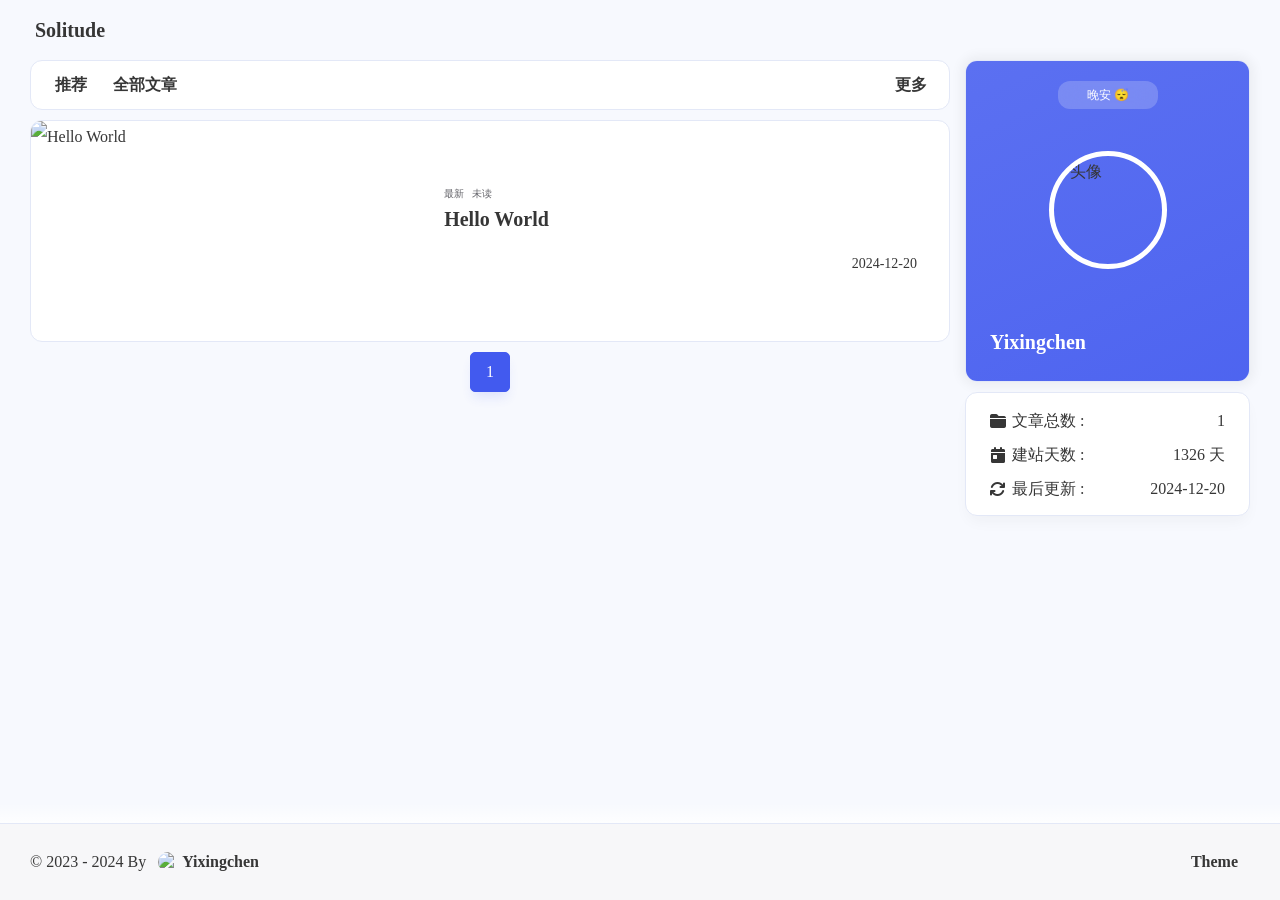
==== commit 3f210c95: "Site updated: 2024-12-20 22:52:53" ====
--- a/index.html
+++ b/index.html
@@ -1,4 +1,4 @@
-<!DOCTYPE html><html lang="zh-CN" data-theme="light"><head><meta charset="utf-8"><meta http-equiv="X-UA-Compatible" content="IE=edge"><meta name="viewport" content="width=device-width, initial-scale=1"><title>Hexo</title><noscript>开启JavaScript才能访问本站哦~</noscript><link rel="icon" href="/img/pwa/favicon.ico"><!-- index.css--><link rel="stylesheet" href="/css/index.css?v=2.1.14"><!-- inject head--><link rel="canonical" href="http://example.com/"><link rel="stylesheet" href="https://fastly.jsdelivr.net/npm/@fortawesome/fontawesome-free@6.7.2/css/all.min.css"><!-- aplayer--><!-- swiper--><!-- fancybox ui--><!-- katex--><!-- Open Graph--><meta name="description"><!-- pwa--><meta name="apple-mobile-web-app-capable" content="Hexo"><meta name="theme-color" content="var(--efu-main)"><meta name="apple-mobile-web-app-status-bar-style" content="var(--efu-main)"><link rel="bookmark" href="/img/pwa/favicon.ico"><link rel="apple-touch-icon" href="/img/pwa/favicon.ico" sizes="180x180"><script>console.log(' %c Solitude %c ' + '2.1.14' + ' %c https://github.com/everfu/hexo-theme-solitude',
+<!DOCTYPE html><html lang="zh-CN" data-theme="light"><head><meta charset="utf-8"><meta http-equiv="X-UA-Compatible" content="IE=edge"><meta name="viewport" content="width=device-width, initial-scale=1"><title>Ystars</title><noscript>开启JavaScript才能访问本站哦~</noscript><link rel="icon" href="/img/pwa/favicon.ico"><!-- index.css--><link rel="stylesheet" href="/css/index.css?v=2.1.14"><!-- inject head--><link rel="canonical" href="http://example.com/"><link rel="stylesheet" href="https://fastly.jsdelivr.net/npm/@fortawesome/fontawesome-free@6.7.2/css/all.min.css"><!-- aplayer--><!-- swiper--><!-- fancybox ui--><!-- katex--><!-- Open Graph--><meta name="description"><!-- pwa--><meta name="apple-mobile-web-app-capable" content="Ystars"><meta name="theme-color" content="var(--efu-main)"><meta name="apple-mobile-web-app-status-bar-style" content="var(--efu-main)"><link rel="bookmark" href="/img/pwa/favicon.ico"><link rel="apple-touch-icon" href="/img/pwa/favicon.ico" sizes="180x180"><script>console.log(' %c Solitude %c ' + '2.1.14' + ' %c https://github.com/everfu/hexo-theme-solitude',
     'background:#35495e ; padding: 1px; border-radius: 3px 0 0 3px;  color: #fff',
     'background:#ff9a9a ; padding: 1px; border-radius: 0 3px 3px 0;  color: #fff',
     'background:unset ; padding: 1px; border-radius: 0 3px 3px 0;  color: #fff')
@@ -141,7 +141,7 @@
     comment: false,
     ai_text: false,
     color: false,
-}</script><meta name="generator" content="Hexo 7.3.0"></head><body id="body" data-type="solitude"><!-- universe--><!-- background img--><!-- loading--><!-- console--><!-- sidebar--><div id="sidebar" style="zoom: 1;"><div id="menu-mask" style="display: none;"></div><div id="sidebar-menus"><div class="site-data"><div class="data-item is-center"><div class="data-item-link"><a href="/archives/"><div class="headline">文章</div><div class="length-num">1</div></a></div></div><div class="data-item is-center"><div class="data-item-link"><a href="/categories/"><div class="headline">分类</div><div class="length-num">0</div></a></div></div><div class="data-item is-center"><div class="data-item-link"><a href="/tags/"><div class="headline">标签</div><div class="length-num">0</div></a></div></div></div><span class="sidebar-menu-item-title">功能</span><div class="sidebar-menu-item"><span class="darkmode_switchbutton menu-child" onclick="sco.switchDarkMode()"><i class="solitude fa-solid fa-circle-half-stroke"></i><span>显示模式</span></span></div><span class="sidebar-menu-item-title">标签</span><div class="card-widget card-tags card-archives card-webinfo card-allinfo"><div class="card-tag-cloud"></div></div></div></div><!-- keyboard--><!-- righhtside--><div class="page" id="body-wrap"><header class="not-top-img" id="page-header"><nav class="show" id="nav"><div id="nav-group"><div id="blog_name"><a id="site-name" href="/" title="返回博客主页"><span class="title">Solitude</span><i class="solitude fa-solid fa-home"></i></a></div><div id="page-name-mask"><div id="page-name"><a id="page-name-text" onclick="sco.toTop()">Hexo</a></div></div><div id="menus"></div><div id="nav-left"></div><div id="nav-right"><div class="nav-button" id="nav-totop" onclick="sco.toTop()"><a class="totopbtn"><i class="solitude fa-solid fa-arrow-up"></i><span id="percent">0</span></a></div><div id="toggle-menu"><a class="site-page"><i class="solitude fa-solid fa-bars"></i></a></div></div></div></nav></header><main class="layout" id="content-inner"><div id="home"><div id="category-bar"><div class="category-bar-items home" id="category-bar-items"><div class="category-bar-item select" id="category-bar-home"><a href="/">推荐</a></div><div class="category-bar-item"><a href="/archives/">全部文章</a></div></div><div class="category-bar-right"><a class="category-bar-more" href="/categories/">更多</a></div></div><div class="recent-posts" id="recent-posts"><div class="recent-post-item" onclick="pjax.loadUrl('/2024/12/20/hello-world/')"><div class="post_cover"><a href="/2024/12/20/hello-world/" title="Hello World"><img class="post_bg" src="/" alt="Hello World"></a></div><div class="recent-post-info"><div class="recent-post-info-top"><div class="recent-post-info-top-tips"><span class="original">最新</span><a class="unvisited-post" href="/2024/12/20/hello-world/">未读</a></div><a class="article-title" href="/2024/12/20/hello-world/" title="Hello World">Hello World</a></div><div class="article-meta-wrap"><span class="article-meta tags"></span><span class="post-meta-date"><time datetime="2024-12-20T14:25:01.907Z"></time></span></div></div></div><!-- pagination--><nav id="pagination"><div class="pagination"><span class="page-number current">1</span><div class="toPageGroup"><input id="toPageText" oninput="value=value.replace(/[^0-9]/g,'')" maxlength="3" title="跳转到指定页面" onkeyup="if (this.value === '0') this.value = ''"><a id="toPageButton" onclick="sco.toPage()"><i class="solitude fa-solid fa-angles-right"></i></a></div></div></nav></div></div><!-- aside--><div class="aside-content" id="aside-content"><div class="card-widget card-info"><div class="card-content"><div class="card-info-avatar is-center"><div class="author-info__top-group"><div class="author-info__sayhi" id="author-info__sayhi" onclick="sco.changeSayHelloText()">sayhello.morning</div></div></div><div class="avatar-img-group"><img class="avatar-img" alt="头像" src="/img/avatar.avif"></div><div class="author-info__description_group"><div class="author-info__description"></div><div class="author-info__description2"></div></div><div class="author-info__bottom-group"><a class="author-info__bottom-group-left" href="/about/"><div class="author-info__name">John Doe</div><div class="author-info__desc"></div></a><div class="card-info-social-icons is-center"></div></div></div></div><div class="sticky_layout"><div class="card-widget card-tags card-archives card-webinfo card-allinfo"><div class="webinfo"><div class="webinfo-item"><div class="webinfo-item-title"><i class="item-icon fa-solid fa-folder-closed"></i><div class="item-name">文章总数 :</div></div><div class="item-count">1</div></div><div class="webinfo-item"><div class="webinfo-item-title"><i class="item-icon solitude fa-solid fa-calendar-day"></i><div class="item-name">建站天数 :</div></div><div class="item-count" id="runtimeshow"></div></div><div class="webinfo-item"><div class="webinfo-item-title"><i class="item-icon solitude fa-solid fa-arrows-rotate"></i><div class="item-name">最后更新 :</div></div><time class="item-count" datetime="2024-12-20T14:45:33.819Z"></time></div></div></div></div></div></main><footer id="footer"><div id="footer-bar"><div class="footer-bar-links"><div class="footer-bar-left"><div class="copyright">© 2023 - 2024 By&nbsp;<a class="footer-bar-link" href="/"><img class="author-avatar" src="/img/pwa/favicon.ico">John Doe</a></div></div><div class="footer-bar-right"><a class="footer-bar-link" target="_blank" rel="noopener" href="https://github.com/everfu/hexo-theme-solitude" alt="Theme">Theme</a></div></div></div></footer></div><!-- right_menu--><!-- inject body--><div><script src="/js/utils.js?v=2.1.14"></script><script src="/js/main.js?v=2.1.14"></script><script src="/js/third_party/waterfall.min.js?v=2.1.14"></script><script src="https://fastly.jsdelivr.net/npm/pjax@0.2.8/pjax.min.js"></script><script src="/js/tw_cn.js?v=2.1.14"></script><script src="https://fastly.jsdelivr.net/npm/node-snackbar@0.1.16/dist/snackbar.min.js"></script><script>window.paceOptions = {
+}</script><meta name="generator" content="Hexo 7.3.0"></head><body id="body" data-type="solitude"><!-- universe--><!-- background img--><!-- loading--><!-- console--><!-- sidebar--><div id="sidebar" style="zoom: 1;"><div id="menu-mask" style="display: none;"></div><div id="sidebar-menus"><div class="site-data"><div class="data-item is-center"><div class="data-item-link"><a href="/archives/"><div class="headline">文章</div><div class="length-num">1</div></a></div></div><div class="data-item is-center"><div class="data-item-link"><a href="/categories/"><div class="headline">分类</div><div class="length-num">0</div></a></div></div><div class="data-item is-center"><div class="data-item-link"><a href="/tags/"><div class="headline">标签</div><div class="length-num">0</div></a></div></div></div><span class="sidebar-menu-item-title">功能</span><div class="sidebar-menu-item"><span class="darkmode_switchbutton menu-child" onclick="sco.switchDarkMode()"><i class="solitude fa-solid fa-circle-half-stroke"></i><span>显示模式</span></span></div><span class="sidebar-menu-item-title">标签</span><div class="card-widget card-tags card-archives card-webinfo card-allinfo"><div class="card-tag-cloud"></div></div></div></div><!-- keyboard--><!-- righhtside--><div class="page" id="body-wrap"><header class="not-top-img" id="page-header"><nav class="show" id="nav"><div id="nav-group"><div id="blog_name"><a id="site-name" href="/" title="返回博客主页"><span class="title">Solitude</span><i class="solitude fa-solid fa-home"></i></a></div><div id="page-name-mask"><div id="page-name"><a id="page-name-text" onclick="sco.toTop()">Ystars</a></div></div><div id="menus"></div><div id="nav-left"></div><div id="nav-right"><div class="nav-button" id="nav-totop" onclick="sco.toTop()"><a class="totopbtn"><i class="solitude fa-solid fa-arrow-up"></i><span id="percent">0</span></a></div><div id="toggle-menu"><a class="site-page"><i class="solitude fa-solid fa-bars"></i></a></div></div></div></nav></header><main class="layout" id="content-inner"><div id="home"><div id="category-bar"><div class="category-bar-items home" id="category-bar-items"><div class="category-bar-item select" id="category-bar-home"><a href="/">推荐</a></div><div class="category-bar-item"><a href="/archives/">全部文章</a></div></div><div class="category-bar-right"><a class="category-bar-more" href="/categories/">更多</a></div></div><div class="recent-posts" id="recent-posts"><div class="recent-post-item" onclick="pjax.loadUrl('/2024/12/20/hello-world/')"><div class="post_cover"><a href="/2024/12/20/hello-world/" title="Hello World"><img class="post_bg" src="/" alt="Hello World"></a></div><div class="recent-post-info"><div class="recent-post-info-top"><div class="recent-post-info-top-tips"><span class="original">最新</span><a class="unvisited-post" href="/2024/12/20/hello-world/">未读</a></div><a class="article-title" href="/2024/12/20/hello-world/" title="Hello World">Hello World</a></div><div class="article-meta-wrap"><span class="article-meta tags"></span><span class="post-meta-date"><time datetime="2024-12-20T14:25:01.907Z"></time></span></div></div></div><!-- pagination--><nav id="pagination"><div class="pagination"><span class="page-number current">1</span><div class="toPageGroup"><input id="toPageText" oninput="value=value.replace(/[^0-9]/g,'')" maxlength="3" title="跳转到指定页面" onkeyup="if (this.value === '0') this.value = ''"><a id="toPageButton" onclick="sco.toPage()"><i class="solitude fa-solid fa-angles-right"></i></a></div></div></nav></div></div><!-- aside--><div class="aside-content" id="aside-content"><div class="card-widget card-info"><div class="card-content"><div class="card-info-avatar is-center"><div class="author-info__top-group"><div class="author-info__sayhi" id="author-info__sayhi" onclick="sco.changeSayHelloText()">sayhello.morning</div></div></div><div class="avatar-img-group"><img class="avatar-img" alt="头像" src="/img/avatar.avif"></div><div class="author-info__description_group"><div class="author-info__description"></div><div class="author-info__description2"></div></div><div class="author-info__bottom-group"><a class="author-info__bottom-group-left" href="/about/"><div class="author-info__name">Yixingchen</div><div class="author-info__desc"></div></a><div class="card-info-social-icons is-center"></div></div></div></div><div class="sticky_layout"><div class="card-widget card-tags card-archives card-webinfo card-allinfo"><div class="webinfo"><div class="webinfo-item"><div class="webinfo-item-title"><i class="item-icon fa-solid fa-folder-closed"></i><div class="item-name">文章总数 :</div></div><div class="item-count">1</div></div><div class="webinfo-item"><div class="webinfo-item-title"><i class="item-icon solitude fa-solid fa-calendar-day"></i><div class="item-name">建站天数 :</div></div><div class="item-count" id="runtimeshow"></div></div><div class="webinfo-item"><div class="webinfo-item-title"><i class="item-icon solitude fa-solid fa-arrows-rotate"></i><div class="item-name">最后更新 :</div></div><time class="item-count" datetime="2024-12-20T14:52:52.009Z"></time></div></div></div></div></div></main><footer id="footer"><div id="footer-bar"><div class="footer-bar-links"><div class="footer-bar-left"><div class="copyright">© 2023 - 2024 By&nbsp;<a class="footer-bar-link" href="/"><img class="author-avatar" src="/img/pwa/favicon.ico">Yixingchen</a></div></div><div class="footer-bar-right"><a class="footer-bar-link" target="_blank" rel="noopener" href="https://github.com/everfu/hexo-theme-solitude" alt="Theme">Theme</a></div></div></div></footer></div><!-- right_menu--><!-- inject body--><div><script src="/js/utils.js?v=2.1.14"></script><script src="/js/main.js?v=2.1.14"></script><script src="/js/third_party/waterfall.min.js?v=2.1.14"></script><script src="https://fastly.jsdelivr.net/npm/pjax@0.2.8/pjax.min.js"></script><script src="/js/tw_cn.js?v=2.1.14"></script><script src="https://fastly.jsdelivr.net/npm/node-snackbar@0.1.16/dist/snackbar.min.js"></script><script>window.paceOptions = {
   restartOnPushState: false
 }
 
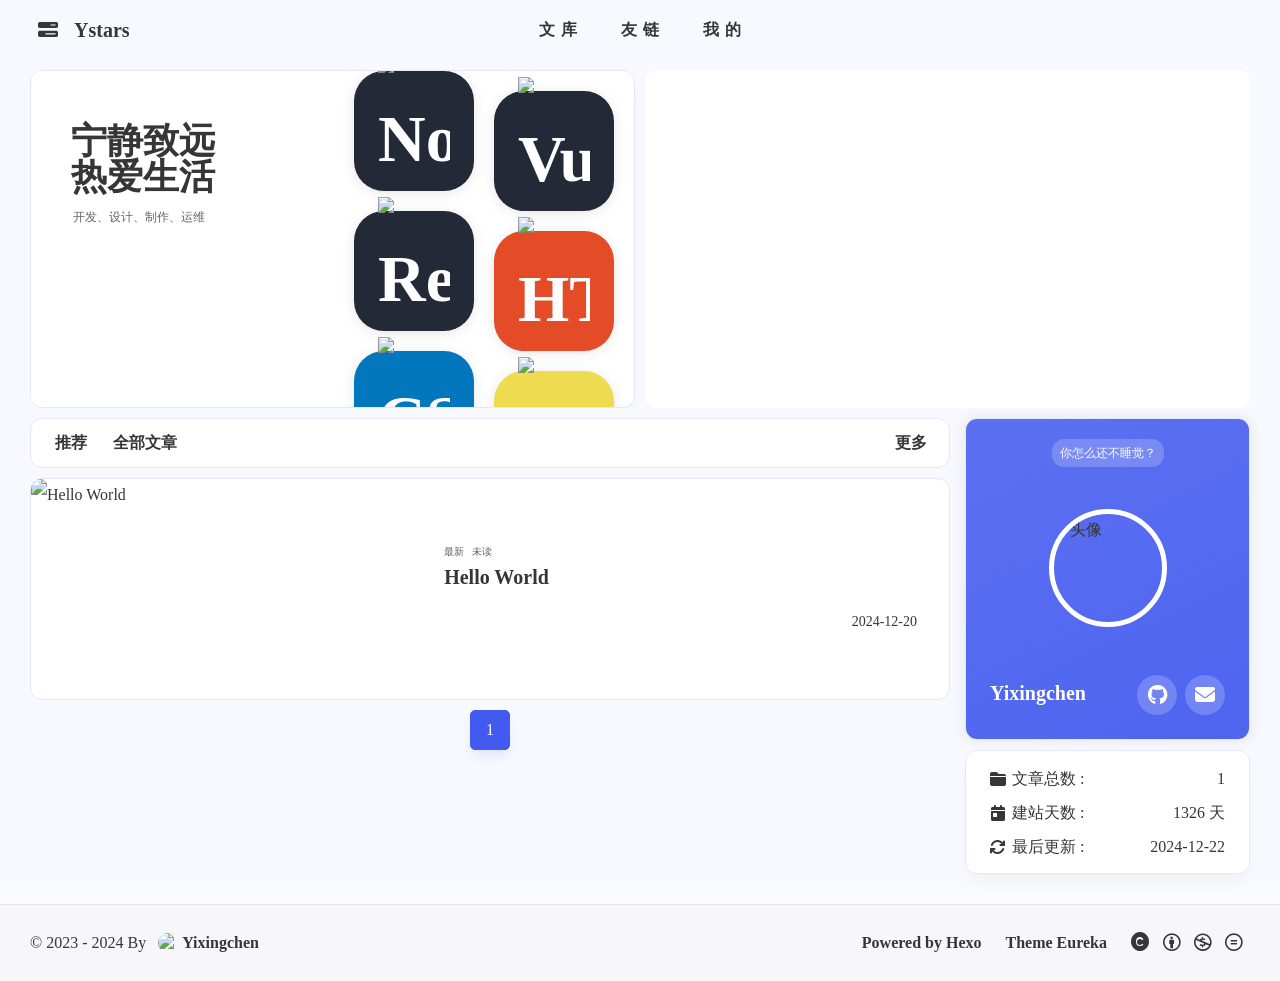
==== commit ae3b4159: "Site updated: 2024-12-22 15:24:57" ====
--- a/index.html
+++ b/index.html
@@ -1,4 +1,4 @@
-<!DOCTYPE html><html lang="zh-CN" data-theme="light"><head><meta charset="utf-8"><meta http-equiv="X-UA-Compatible" content="IE=edge"><meta name="viewport" content="width=device-width, initial-scale=1"><title>Ystars</title><noscript>开启JavaScript才能访问本站哦~</noscript><link rel="icon" href="/img/pwa/favicon.ico"><!-- index.css--><link rel="stylesheet" href="/css/index.css?v=2.1.14"><!-- inject head--><link rel="canonical" href="http://example.com/"><link rel="stylesheet" href="https://fastly.jsdelivr.net/npm/@fortawesome/fontawesome-free@6.7.2/css/all.min.css"><!-- aplayer--><!-- swiper--><!-- fancybox ui--><!-- katex--><!-- Open Graph--><meta name="description"><!-- pwa--><meta name="apple-mobile-web-app-capable" content="Ystars"><meta name="theme-color" content="var(--efu-main)"><meta name="apple-mobile-web-app-status-bar-style" content="var(--efu-main)"><link rel="bookmark" href="/img/pwa/favicon.ico"><link rel="apple-touch-icon" href="/img/pwa/favicon.ico" sizes="180x180"><script>console.log(' %c Solitude %c ' + '2.1.14' + ' %c https://github.com/everfu/hexo-theme-solitude',
+<!DOCTYPE html><html lang="zh-CN" data-theme="light"><head><meta charset="utf-8"><meta http-equiv="X-UA-Compatible" content="IE=edge"><meta name="viewport" content="width=device-width, initial-scale=1"><title>Ystars</title><noscript>开启JavaScript才能访问本站哦~</noscript><link rel="icon" href="https://github.com/yixingchenus/tuchuang/blob/master/CF.jpg?raw=true"><!-- index.css--><link rel="stylesheet" href="/css/index.css?v=2.1.14"><!-- inject head--><link rel="canonical" href="http://example.com/"><link rel="stylesheet" href="https://fastly.jsdelivr.net/npm/@fortawesome/fontawesome-free@6.7.2/css/all.min.css"><!-- aplayer--><!-- swiper--><!-- fancybox ui--><!-- katex--><!-- Open Graph--><meta name="description"><!-- pwa--><meta name="apple-mobile-web-app-capable" content="Ystars"><meta name="theme-color" content="var(--efu-main)"><meta name="apple-mobile-web-app-status-bar-style" content="var(--efu-main)"><link rel="bookmark" href="https://github.com/yixingchenus/tuchuang/blob/master/CF.jpg?raw=true"><link rel="apple-touch-icon" href="https://github.com/yixingchenus/tuchuang/blob/master/CF.jpg?raw=true" sizes="180x180"><script>console.log(' %c Solitude %c ' + '2.1.14' + ' %c https://github.com/everfu/hexo-theme-solitude',
     'background:#35495e ; padding: 1px; border-radius: 3px 0 0 3px;  color: #fff',
     'background:#ff9a9a ; padding: 1px; border-radius: 0 3px 3px 0;  color: #fff',
     'background:unset ; padding: 1px; border-radius: 0 3px 3px 0;  color: #fff')
@@ -110,20 +110,20 @@
     lang: {"theme":{"dark":"已切换至深色模式","light":"已切换至浅色模式"},"copy":{"success":"复制成功","error":"复制失败"},"backtop":"返回顶部","time":{"day":"天前","hour":"小时前","just":"刚刚","min":"分钟前","month":"个月前"},"day":" 天","f12":"开发者模式已打开，请遵循GPL协议。","totalk":"无需删除空行，直接输入评论即可"},
     aside: {
         sayhello: {
-            morning: "✨ 早上好，新的一天开始了",
-            noon: "🍲 午餐时间",
-            afternoon: "🌞 下午好",
-            night: "早点休息",
-            goodnight: "晚安 😴",
+            morning: "早上好，是新的一天！",
+            noon: "你吃午饭了吗？要吃好哦。",
+            afternoon: "下午好哦，记得喝下午茶～",
+            night: "晚饭吃了吗，今天怎么样?",
+            goodnight: "你怎么还不睡觉？",
         },
-        sayhello2: [],
+        sayhello2: ["你在按什么？","你还按！","不可以按这里！"],
         sayhello3: {
             prefix: '好久不见，',
             back: '欢迎再次回来，',
         },
     },
     covercolor: {
-        enable: false
+        enable: true
     },
     comment: false,
     lightbox: 'null',
@@ -141,7 +141,11 @@
     comment: false,
     ai_text: false,
     color: false,
-}</script><meta name="generator" content="Hexo 7.3.0"></head><body id="body" data-type="solitude"><!-- universe--><!-- background img--><!-- loading--><!-- console--><!-- sidebar--><div id="sidebar" style="zoom: 1;"><div id="menu-mask" style="display: none;"></div><div id="sidebar-menus"><div class="site-data"><div class="data-item is-center"><div class="data-item-link"><a href="/archives/"><div class="headline">文章</div><div class="length-num">1</div></a></div></div><div class="data-item is-center"><div class="data-item-link"><a href="/categories/"><div class="headline">分类</div><div class="length-num">0</div></a></div></div><div class="data-item is-center"><div class="data-item-link"><a href="/tags/"><div class="headline">标签</div><div class="length-num">0</div></a></div></div></div><span class="sidebar-menu-item-title">功能</span><div class="sidebar-menu-item"><span class="darkmode_switchbutton menu-child" onclick="sco.switchDarkMode()"><i class="solitude fa-solid fa-circle-half-stroke"></i><span>显示模式</span></span></div><span class="sidebar-menu-item-title">标签</span><div class="card-widget card-tags card-archives card-webinfo card-allinfo"><div class="card-tag-cloud"></div></div></div></div><!-- keyboard--><!-- righhtside--><div class="page" id="body-wrap"><header class="not-top-img" id="page-header"><nav class="show" id="nav"><div id="nav-group"><div id="blog_name"><a id="site-name" href="/" title="返回博客主页"><span class="title">Solitude</span><i class="solitude fa-solid fa-home"></i></a></div><div id="page-name-mask"><div id="page-name"><a id="page-name-text" onclick="sco.toTop()">Ystars</a></div></div><div id="menus"></div><div id="nav-left"></div><div id="nav-right"><div class="nav-button" id="nav-totop" onclick="sco.toTop()"><a class="totopbtn"><i class="solitude fa-solid fa-arrow-up"></i><span id="percent">0</span></a></div><div id="toggle-menu"><a class="site-page"><i class="solitude fa-solid fa-bars"></i></a></div></div></div></nav></header><main class="layout" id="content-inner"><div id="home"><div id="category-bar"><div class="category-bar-items home" id="category-bar-items"><div class="category-bar-item select" id="category-bar-home"><a href="/">推荐</a></div><div class="category-bar-item"><a href="/archives/">全部文章</a></div></div><div class="category-bar-right"><a class="category-bar-more" href="/categories/">更多</a></div></div><div class="recent-posts" id="recent-posts"><div class="recent-post-item" onclick="pjax.loadUrl('/2024/12/20/hello-world/')"><div class="post_cover"><a href="/2024/12/20/hello-world/" title="Hello World"><img class="post_bg" src="/" alt="Hello World"></a></div><div class="recent-post-info"><div class="recent-post-info-top"><div class="recent-post-info-top-tips"><span class="original">最新</span><a class="unvisited-post" href="/2024/12/20/hello-world/">未读</a></div><a class="article-title" href="/2024/12/20/hello-world/" title="Hello World">Hello World</a></div><div class="article-meta-wrap"><span class="article-meta tags"></span><span class="post-meta-date"><time datetime="2024-12-20T14:25:01.907Z"></time></span></div></div></div><!-- pagination--><nav id="pagination"><div class="pagination"><span class="page-number current">1</span><div class="toPageGroup"><input id="toPageText" oninput="value=value.replace(/[^0-9]/g,'')" maxlength="3" title="跳转到指定页面" onkeyup="if (this.value === '0') this.value = ''"><a id="toPageButton" onclick="sco.toPage()"><i class="solitude fa-solid fa-angles-right"></i></a></div></div></nav></div></div><!-- aside--><div class="aside-content" id="aside-content"><div class="card-widget card-info"><div class="card-content"><div class="card-info-avatar is-center"><div class="author-info__top-group"><div class="author-info__sayhi" id="author-info__sayhi" onclick="sco.changeSayHelloText()">sayhello.morning</div></div></div><div class="avatar-img-group"><img class="avatar-img" alt="头像" src="/img/avatar.avif"></div><div class="author-info__description_group"><div class="author-info__description"></div><div class="author-info__description2"></div></div><div class="author-info__bottom-group"><a class="author-info__bottom-group-left" href="/about/"><div class="author-info__name">Yixingchen</div><div class="author-info__desc"></div></a><div class="card-info-social-icons is-center"></div></div></div></div><div class="sticky_layout"><div class="card-widget card-tags card-archives card-webinfo card-allinfo"><div class="webinfo"><div class="webinfo-item"><div class="webinfo-item-title"><i class="item-icon fa-solid fa-folder-closed"></i><div class="item-name">文章总数 :</div></div><div class="item-count">1</div></div><div class="webinfo-item"><div class="webinfo-item-title"><i class="item-icon solitude fa-solid fa-calendar-day"></i><div class="item-name">建站天数 :</div></div><div class="item-count" id="runtimeshow"></div></div><div class="webinfo-item"><div class="webinfo-item-title"><i class="item-icon solitude fa-solid fa-arrows-rotate"></i><div class="item-name">最后更新 :</div></div><time class="item-count" datetime="2024-12-20T14:52:52.009Z"></time></div></div></div></div></div></main><footer id="footer"><div id="footer-bar"><div class="footer-bar-links"><div class="footer-bar-left"><div class="copyright">© 2023 - 2024 By&nbsp;<a class="footer-bar-link" href="/"><img class="author-avatar" src="/img/pwa/favicon.ico">Yixingchen</a></div></div><div class="footer-bar-right"><a class="footer-bar-link" target="_blank" rel="noopener" href="https://github.com/everfu/hexo-theme-solitude" alt="Theme">Theme</a></div></div></div></footer></div><!-- right_menu--><!-- inject body--><div><script src="/js/utils.js?v=2.1.14"></script><script src="/js/main.js?v=2.1.14"></script><script src="/js/third_party/waterfall.min.js?v=2.1.14"></script><script src="https://fastly.jsdelivr.net/npm/pjax@0.2.8/pjax.min.js"></script><script src="/js/tw_cn.js?v=2.1.14"></script><script src="https://fastly.jsdelivr.net/npm/node-snackbar@0.1.16/dist/snackbar.min.js"></script><script>window.paceOptions = {
+}</script><meta name="generator" content="Hexo 7.3.0"></head><body id="body" data-type="solitude"><!-- universe--><!-- background img--><!-- loading--><!-- console--><!-- sidebar--><div id="sidebar" style="zoom: 1;"><div id="menu-mask" style="display: none;"></div><div id="sidebar-menus"><div class="site-data"><div class="data-item is-center"><div class="data-item-link"><a href="/archives/"><div class="headline">文章</div><div class="length-num">1</div></a></div></div><div class="data-item is-center"><div class="data-item-link"><a href="/categories/"><div class="headline">分类</div><div class="length-num">0</div></a></div></div><div class="data-item is-center"><div class="data-item-link"><a href="/tags/"><div class="headline">标签</div><div class="length-num">0</div></a></div></div></div><span class="sidebar-menu-item-title">功能</span><div class="sidebar-menu-item"><span class="darkmode_switchbutton menu-child" onclick="sco.switchDarkMode()"><i class="solitude fa-solid fa-circle-half-stroke"></i><span>显示模式</span></span></div><div class="back-menu-list-groups"><div class="back-menu-list-group"><div class="back-menu-list-title">我的</div><div class="back-menu-list"><a class="back-menu-item" target="_blank" rel="noopener" href="https://everfu.cn" title="个人主页"><img class="nolazyload back-menu-item-icon" src="https://ui.everfu.cn/c625e37b3cf9054d92a52ec04ce8abf0.png/avatar" alt="个人主页"><span class="back-menu-item-text">个人主页</span></a></div></div></div><div class="menus_items"><div class="menus_item"><a class="site-page" href="javascript:void(0);"><span>文库</span></a><ul class="menus_item_child"><li><a class="site-page child" href="/archives/"><i class="solitude  fas fa-folder-closed"></i><span>全部文章</span></a></li><li><a class="site-page child" href="/categories/"><i class="solitude  fas fa-clone"></i><span>分类列表</span></a></li><li><a class="site-page child" href="/tags/"><i class="solitude  fas fa-tags"></i><span>标签列表</span></a></li></ul></div><div class="menus_item"><a class="site-page" href="javascript:void(0);"><span>友链</span></a><ul class="menus_item_child"><li><a class="site-page child" target="_blank" rel="noopener" href="https://summary.zhheo.com/static/matrix-posts.html"><i class="solitude  fas fa-wifi"></i><span>文章矩阵</span></a></li><li><a class="site-page child" href="/links/"><i class="solitude  fas fa-user-group"></i><span>友情链接</span></a></li><li><a class="site-page child" href="javascript:travelling()"><i class="solitude  fas fa-gift"></i><span>宝藏博主</span></a></li></ul></div><div class="menus_item"><a class="site-page" href="javascript:void(0);"><span>我的</span></a><ul class="menus_item_child"><li><a class="site-page child" href="/equipment/"><i class="solitude  fas fa-tools"></i><span>我的装备</span></a></li><li><a class="site-page child" href="/about/"><i class="solitude  fas fa-user"></i><span>关于本站</span></a></li></ul></div></div><span class="sidebar-menu-item-title">标签</span><div class="card-widget card-tags card-archives card-webinfo card-allinfo"><div class="card-tag-cloud"></div></div></div></div><!-- keyboard--><!-- righhtside--><div class="page" id="body-wrap"><header class="not-top-img" id="page-header"><nav class="show" id="nav"><div id="nav-group"><div id="blog_name"><div class="back-home-button" tabindex="-1"><i class="back-home-button-icon solitude fas fa-bars-progress"></i><div class="back-menu-list-groups"><div class="back-menu-list-group"><div class="back-menu-list-title">我的</div><div class="back-menu-list"><a class="back-menu-item" target="_blank" rel="noopener" href="https://everfu.cn" title="个人主页"><img class="nolazyload back-menu-item-icon" src="https://ui.everfu.cn/c625e37b3cf9054d92a52ec04ce8abf0.png/avatar" alt="个人主页"><span class="back-menu-item-text">个人主页</span></a></div></div></div></div><a id="site-name" href="/" title="返回博客主页"><span class="title">Ystars</span><i class="solitude fa-solid fa-home"></i></a></div><div id="page-name-mask"><div id="page-name"><a id="page-name-text" onclick="sco.toTop()">Ystars</a></div></div><div id="menus"><div class="menus_items"><div class="menus_item"><a class="site-page" href="javascript:void(0);"><span>文库</span></a><ul class="menus_item_child"><li><a class="site-page child" href="/archives/"><i class="solitude  fas fa-folder-closed"></i><span>全部文章</span></a></li><li><a class="site-page child" href="/categories/"><i class="solitude  fas fa-clone"></i><span>分类列表</span></a></li><li><a class="site-page child" href="/tags/"><i class="solitude  fas fa-tags"></i><span>标签列表</span></a></li></ul></div><div class="menus_item"><a class="site-page" href="javascript:void(0);"><span>友链</span></a><ul class="menus_item_child"><li><a class="site-page child" target="_blank" rel="noopener" href="https://summary.zhheo.com/static/matrix-posts.html"><i class="solitude  fas fa-wifi"></i><span>文章矩阵</span></a></li><li><a class="site-page child" href="/links/"><i class="solitude  fas fa-user-group"></i><span>友情链接</span></a></li><li><a class="site-page child" href="javascript:travelling()"><i class="solitude  fas fa-gift"></i><span>宝藏博主</span></a></li></ul></div><div class="menus_item"><a class="site-page" href="javascript:void(0);"><span>我的</span></a><ul class="menus_item_child"><li><a class="site-page child" href="/equipment/"><i class="solitude  fas fa-tools"></i><span>我的装备</span></a></li><li><a class="site-page child" href="/about/"><i class="solitude  fas fa-user"></i><span>关于本站</span></a></li></ul></div></div></div><div id="nav-left"></div><div id="nav-right"><div class="nav-button" id="nav-totop" onclick="sco.toTop()"><a class="totopbtn"><i class="solitude fa-solid fa-arrow-up"></i><span id="percent">0</span></a></div><div id="toggle-menu"><a class="site-page"><i class="solitude fa-solid fa-bars"></i></a></div></div></div></nav></header><div id="home_top"><div class="recent-top-post-group" id="recent-top-post-group"><div class="recent-post-top" id="recent-post-top"><div id="bannerGroup"><div id="banners"><div class="banners-title"><div class="banners-title-big">宁静致远<br> 热爱生活</div><div class="banners-title-small">开发、设计、制作、运维</div></div><div class="tags-group-all"><div class="tags-group-wrapper"><div class="tags-group-icon-pair"><div class="tags-group-icon" style="background: #242938"><img class="nolazyload" src="https://ui.everfu.cn/cover/20240827172946.png/cover" title="Nodejs"></div><div class="tags-group-icon" style="background: #242938"><img class="nolazyload" src="https://ui.everfu.cn/cover/20240827173146.png/cover" title="Vue"></div></div><div class="tags-group-icon-pair"><div class="tags-group-icon" style="background: #242938"><img class="nolazyload" src="https://ui.everfu.cn/avatar/20240827172839.png/cover" title="React"></div><div class="tags-group-icon" style="background: #e34c26"><img class="nolazyload" src="https://ui.everfu.cn/cover/20240827173208.png/cover" title="HTML"></div></div><div class="tags-group-icon-pair"><div class="tags-group-icon" style="background: #0277BD"><img class="nolazyload" src="https://ui.everfu.cn/cover/20240827173227.png/cover" title="CSS"></div><div class="tags-group-icon" style="background: #EFDB50"><img class="nolazyload" src="https://ui.everfu.cn/cover/20240827173248.png/cover" title="JavaScript"></div></div><div class="tags-group-icon-pair"><div class="tags-group-icon" style="background: #242938"><img class="nolazyload" src="https://ui.everfu.cn/cover/20240827172946.png/cover" title="Nodejs"></div><div class="tags-group-icon" style="background: #242938"><img class="nolazyload" src="https://ui.everfu.cn/cover/20240827173146.png/cover" title="Vue"></div></div><div class="tags-group-icon-pair"><div class="tags-group-icon" style="background: #242938"><img class="nolazyload" src="https://ui.everfu.cn/avatar/20240827172839.png/cover" title="React"></div><div class="tags-group-icon" style="background: #e34c26"><img class="nolazyload" src="https://ui.everfu.cn/cover/20240827173208.png/cover" title="HTML"></div></div><div class="tags-group-icon-pair"><div class="tags-group-icon" style="background: #0277BD"><img class="nolazyload" src="https://ui.everfu.cn/cover/20240827173227.png/cover" title="CSS"></div><div class="tags-group-icon" style="background: #EFDB50"><img class="nolazyload" src="https://ui.everfu.cn/cover/20240827173248.png/cover" title="JavaScript"></div></div></div></div></div></div><div class="topGroup"><script>function GoTodayCard() {
+    window.open("https://solitude.js.org/", "_blank");
+}</script><div class="todayCard" id="todayCard" onclick="GoTodayCard()"><div class="todayCard-info"><div class="todayCard-tips">置顶</div><div class="todayCard-title">Solitude 官方文档</div></div><div class="todayCard-cover nolazyload" style="background: url('https://ui.everfu.cn/cover/20240827173743.png/cover') no-repeat center /cover"></div></div></div></div></div></div><main class="layout" id="content-inner"><div id="home"><div id="category-bar"><div class="category-bar-items home" id="category-bar-items"><div class="category-bar-item select" id="category-bar-home"><a href="/">推荐</a></div><div class="category-bar-item"><a href="/archives/">全部文章</a></div></div><div class="category-bar-right"><a class="category-bar-more" href="/categories/">更多</a></div></div><div class="recent-posts" id="recent-posts"><div class="recent-post-item" onclick="pjax.loadUrl('/2024/12/20/hello-world/')"><div class="post_cover"><a href="/2024/12/20/hello-world/" title="Hello World"><img class="post_bg" src="/" alt="Hello World"></a></div><div class="recent-post-info"><div class="recent-post-info-top"><div class="recent-post-info-top-tips"><span class="original">最新</span><a class="unvisited-post" href="/2024/12/20/hello-world/">未读</a></div><a class="article-title" href="/2024/12/20/hello-world/" title="Hello World">Hello World</a></div><div class="article-meta-wrap"><span class="article-meta tags"></span><span class="post-meta-date"><time datetime="2024-12-20T14:25:01.907Z"></time></span></div></div></div><!-- pagination--><nav id="pagination"><div class="pagination"><span class="page-number current">1</span><div class="toPageGroup"><input id="toPageText" oninput="value=value.replace(/[^0-9]/g,'')" maxlength="3" title="跳转到指定页面" onkeyup="if (this.value === '0') this.value = ''"><a id="toPageButton" onclick="sco.toPage()"><i class="solitude fa-solid fa-angles-right"></i></a></div></div></nav></div></div><!-- aside--><div class="aside-content" id="aside-content"><div class="card-widget card-info"><div class="card-content"><div class="card-info-avatar is-center"><div class="author-info__top-group"><div class="author-info__sayhi" id="author-info__sayhi" onclick="sco.changeSayHelloText()">sayhello.morning</div></div></div><div class="avatar-img-group"><img class="avatar-img" alt="头像" src="https://github.com/yixingchenus/tuchuang/blob/master/img/touxiang.jpg?raw=true"></div><div class="author-info__description_group"><div class="author-info__description">我想后面应该能做的更好,</div><div class="author-info__description2">努力就行了.</div></div><div class="author-info__bottom-group"><a class="author-info__bottom-group-left" href="/about/"><div class="author-info__name">Yixingchen</div><div class="author-info__desc"></div></a><div class="card-info-social-icons is-center"><a class="social-icon" target="_blank" rel="noopener" href="https://github.com/yixingchenus" title="Github"><i class="solitude  fab fa-github"></i></a><a class="social-icon" href="mailto:info@yixingchen.us.kg" title="Mail"><i class="solitude  fas fa-envelope"></i></a></div></div></div></div><div class="sticky_layout"><div class="card-widget card-tags card-archives card-webinfo card-allinfo"><div class="webinfo"><div class="webinfo-item"><div class="webinfo-item-title"><i class="item-icon fa-solid fa-folder-closed"></i><div class="item-name">文章总数 :</div></div><div class="item-count">1</div></div><div class="webinfo-item"><div class="webinfo-item-title"><i class="item-icon solitude fa-solid fa-calendar-day"></i><div class="item-name">建站天数 :</div></div><div class="item-count" id="runtimeshow"></div></div><div class="webinfo-item"><div class="webinfo-item-title"><i class="item-icon solitude fa-solid fa-arrows-rotate"></i><div class="item-name">最后更新 :</div></div><time class="item-count" datetime="2024-12-22T07:24:56.446Z"></time></div></div></div></div></div></main><footer id="footer"><div id="footer-bar"><div class="footer-bar-links"><div class="footer-bar-left"><div class="copyright">© 2023 - 2024 By&nbsp;<a class="footer-bar-link" href="/"><img class="author-avatar" src="https://github.com/yixingchenus/tuchuang/blob/master/CF.jpg?raw=true">Yixingchen</a></div></div><div class="footer-bar-right"><a class="footer-bar-link" target="_blank" rel="noopener" href="https://hexo.io/" alt="Powered by Hexo">Powered by Hexo</a><a class="footer-bar-link" target="_blank" rel="noopener" href="https://github.com/r1i1na/hexo-theme-eureka" alt="Theme Eureka">Theme Eureka</a><a class="footer-bar-link cc" target="_blank" rel="noopener" href="https://creativecommons.org/licenses/by-nc-sa/4.0/deed.zh"><i class="solitude fa-solid fa-copyright"></i><i class="solitude fa-brands fa-creative-commons-by"></i><i class="solitude fa-brands fa-creative-commons-nc"></i><i class="solitude fa-brands fa-creative-commons-nd"></i></a></div></div></div></footer></div><!-- right_menu--><!-- inject body--><div><script src="/js/utils.js?v=2.1.14"></script><script src="/js/main.js?v=2.1.14"></script><script src="/js/third_party/waterfall.min.js?v=2.1.14"></script><script src="https://fastly.jsdelivr.net/npm/pjax@0.2.8/pjax.min.js"></script><script src="/js/tw_cn.js?v=2.1.14"></script><script src="https://fastly.jsdelivr.net/npm/node-snackbar@0.1.16/dist/snackbar.min.js"></script><script>const coverColorConfig = {
+  time: 43200000
+}</script><script src="/js/covercolor/ave.js?v=2.1.14"></script><script>window.paceOptions = {
   restartOnPushState: false
 }
 
--- a/css/index.css
+++ b/css/index.css
@@ -4263,6 +4263,12 @@
   cursor: pointer;
 }
 @media screen and (min-width: 900px) {
+  #nav .back-home-button:hover {
+    box-shadow: var(--efu-shadow-main);
+    cursor: pointer;
+  }
+}
+@media screen and (min-width: 900px) {
   #nav #page-name-text {
     display: inline;
     font-weight: 700;
@@ -4346,6 +4352,85 @@
   transition: 0.3s;
   white-space: nowrap;
 }
+.back-home-button {
+  display: flex;
+  width: 35px;
+  height: 35px;
+  padding: 0 !important;
+  align-items: center;
+  justify-content: center;
+  margin-right: 4px;
+  transition: 0.3s;
+  border-radius: 40px;
+}
+@media screen and (max-width: 768px) {
+  .back-home-button {
+    display: none;
+  }
+}
+.back-home-button i {
+  font-size: 20px;
+}
+.back-home-button:hover {
+  background: var(--efu-main);
+  color: var(--efu-card-bg);
+}
+.back-home-button:hover .back-menu-list-groups {
+  display: flex;
+  opacity: 1;
+  top: 55px;
+  pointer-events: auto;
+  left: 1.5rem;
+  transform: scale(1);
+}
+@media screen and (max-width: 768px) {
+  .back-home-button:hover .back-menu-list-groups {
+    padding-bottom: 8px;
+    box-shadow: var(--efu-shadow-border);
+    left: 0;
+  }
+}
+.back-home-button .back-menu-list-group {
+  display: flex;
+  flex-direction: column;
+}
+.back-home-button .back-menu-list-group .back-menu-list-title {
+  margin: 8px 0 0 16px;
+  transition: 0.3s;
+}
+.back-home-button .back-menu-list-group:hover .back-menu-list-title {
+  color: var(--efu-lighttext);
+}
+.back-home-button .back-menu-list-groups {
+  position: absolute;
+  top: 45px;
+  transform: scale(0.8);
+  transform-origin: top left;
+  left: 1.5rem;
+  background-color: var(--efu-maskbgdeep);
+  border-radius: 12px;
+  border: var(--style-border);
+  flex-direction: column;
+  font-size: 12px;
+  color: var(--efu-secondtext);
+  box-shadow: var(--efu-shadow-border);
+  transition: 0.3s;
+  opacity: 0;
+  pointer-events: none;
+  backdrop-filter: blur(20px);
+  -webkit-backdrop-filter: blur(20px);
+}
+@media screen and (max-width: 768px) {
+  .back-home-button .back-menu-list-groups {
+    left: 0;
+  }
+}
+.back-home-button .back-menu-list-groups:hover {
+  border: var(--style-border-hover);
+}
+.back-home-button .back-menu-list .back-menu-item {
+  width: 150px;
+}
 .nav-fixed #nav a {
   color: var(--efu-fontcolor);
   transition: 0.3s;
@@ -4360,6 +4445,13 @@
     background: var(--efu-lighttext);
   }
 }
+.nav-fixed #nav .back-home-button {
+  color: var(--efu-fontcolor);
+}
+.nav-fixed #nav .back-home-button:hover {
+  background: var(--efu-lighttext);
+  color: var(--efu-card-bg);
+}
 .nav-fixed #nav .menus_item:hover >,
 .nav-fixed #nav .menus_item:hover a.site-page {
   background-color: var(--efu-lighttext);
@@ -4369,6 +4461,14 @@
   .nav-fixed #nav .menus_item:hover a.site-page {
     background-color: var(--efu-main);
   }
+}
+.post .post-bg .back-home-button {
+  color: var(--efu-white);
+}
+.post .post-bg .back-home-button:hover {
+  background: var(--efu-white-op);
+  color: var(--efu-white);
+  cursor: pointer;
 }
 @media screen and (min-width: 900px) {
   .post #nav #site-name:hover {
@@ -5286,6 +5386,310 @@
 }
 #sidebar #toggle-sidebar {
   bottom: 80px;
+}
+#home_top {
+  max-width: 1400px;
+  width: 100%;
+  margin: 0 auto;
+  padding: 0.5rem 1.5rem;
+}
+@media screen and (max-width: 768px) {
+  #home_top {
+    padding: 0 1rem;
+    margin-top: 0;
+  }
+}
+#home_top .recent-top-post-group {
+  border-radius: 12px;
+  overflow: hidden;
+  width: 100%;
+  margin-bottom: 0;
+  user-select: none;
+}
+@media screen and (max-width: 768px) {
+  #home_top .recent-top-post-group {
+    border-radius: 0;
+  }
+}
+#home_top .recent-top-post-group .recent-post-top {
+  display: flex;
+  flex-direction: row;
+  flex-wrap: nowrap;
+  width: 100%;
+  gap: 0.5rem;
+}
+@media screen and (max-width: 1200px) {
+  #home_top .recent-top-post-group .recent-post-top {
+    flex-direction: column;
+  }
+}
+#home_top .recent-top-post-group .recent-post-top::-webkit-scrollbar {
+  display: none;
+}
+#home_top .recent-top-post-group .recent-post-top .top-post-group {
+  display: flex;
+  flex-direction: row;
+  justify-content: start;
+  flex-wrap: wrap;
+  align-content: space-between;
+  width: 100%;
+  gap: 0.5rem;
+}
+@media screen and (max-width: 1200px) {
+  #home_top .recent-top-post-group .recent-post-top .top-post-group {
+    flex-wrap: nowrap;
+  }
+}
+#bannerGroup {
+  display: flex;
+}
+@media screen and (min-width: 1201px) {
+  #bannerGroup {
+    flex: 1 1 0;
+    height: calc(328px + 0.5rem);
+    display: flex;
+    flex-direction: column;
+    justify-content: space-between;
+  }
+}
+#bannerGroup .tags-group-wrapper {
+  margin-top: 0;
+  display: flex;
+  flex-wrap: wrap;
+  animation: rowup 60s linear infinite;
+  width: 300px;
+  margin-left: auto;
+}
+#bannerGroup .tags-group-icon-pair {
+  display: flex;
+}
+#bannerGroup .tags-group-icon-pair .tags-group-icon:nth-child(even) {
+  margin-left: 4rem;
+}
+.topGroup {
+  display: flex;
+  gap: 0.5rem;
+}
+@media screen and (max-width: 1200px) {
+  .topGroup {
+    overflow-x: auto;
+  }
+  .topGroup::-webkit-scrollbar {
+    display: none;
+  }
+}
+@media screen and (min-width: 1201px) {
+  .topGroup {
+    display: flex;
+    flex-direction: row;
+    flex-wrap: wrap;
+    flex: 1 1 0;
+    justify-content: flex-start;
+    height: calc(328px + 0.5rem);
+    align-content: space-between;
+    position: relative;
+    animation: slide-in 0.6s 0.1s backwards;
+  }
+}
+.topGroup .top-post-item {
+  display: flex;
+  flex-direction: column;
+  flex: 1 1 30%;
+  align-items: flex-start;
+  background: var(--efu-card-bg);
+  border-radius: 12px;
+  overflow: hidden;
+  height: 164px;
+  max-height: 164px;
+  border: var(--style-border-always);
+  transition: 0.3s;
+  position: relative;
+  box-shadow: var(--efu-shadow-border);
+}
+@media screen and (max-width: 1200px) {
+  .topGroup .top-post-item {
+    width: 200px;
+    min-width: 200px;
+  }
+}
+.topGroup .top-post-item:hover .post_cover a .top-post-top-text {
+  left: 0;
+}
+.topGroup .top-post-item .post_cover {
+  width: 100%;
+}
+.topGroup .top-post-item .post_cover a {
+  height: 100px;
+  overflow: hidden;
+  display: flex;
+}
+.topGroup .top-post-item .post_cover a img {
+  object-fit: cover;
+  width: 100%;
+  background: var(--efu-secondbg);
+}
+.topGroup .top-post-item .post_cover a .top-post-top-text {
+  position: absolute;
+  top: 0;
+  left: -50px;
+  display: flex;
+  z-index: 1;
+  background: var(--efu-theme);
+  color: var(--efu-white);
+  padding: 2px 8px;
+  font-size: 0.6rem;
+  border-radius: 0 0 12px 0;
+  transition: 0.3s;
+  cursor: pointer;
+}
+.top-post-info {
+  padding: 0.3rem 0.5rem 0.3rem 0.5rem;
+  transition: 0.3s;
+}
+.top-post-info .article-title {
+  -webkit-line-clamp: 2;
+  overflow: hidden;
+  display: -webkit-box;
+  -webkit-box-orient: vertical;
+  line-height: 1.5;
+  justify-content: center;
+  align-items: flex-end;
+  align-content: center;
+  font-weight: 700;
+  font-size: 0.8rem;
+  padding: 0;
+}
+.top-post-info .article-title:hover {
+  color: var(--efu-fontcolor);
+}
+.topGroup .todayCard {
+  display: none;
+}
+@media screen and (min-width: 1201px) {
+  .topGroup .todayCard {
+    position: absolute;
+    width: 100%;
+    z-index: 3;
+    height: 100%;
+    top: 0;
+    right: 0;
+    background: var(--efu-card-bg);
+    border-radius: 12px;
+    overflow: hidden;
+    transition: 0.3s;
+    display: flex;
+    cursor: pointer;
+    pointer-events: all;
+  }
+  .topGroup .todayCard::after {
+    position: absolute;
+    content: '';
+    width: 100%;
+    height: 100%;
+    top: 0;
+    left: 0;
+    box-shadow: 0 -109px 133px -9px none inset;
+  }
+  .topGroup .todayCard.hide {
+    opacity: 0;
+    pointer-events: none;
+  }
+  .topGroup .todayCard .todayCard-info {
+    position: absolute;
+    bottom: 2rem;
+    left: 2rem;
+    z-index: 2;
+    color: var(--efu-white);
+    max-width: 60%;
+    transition: 0.3s;
+  }
+  .topGroup .todayCard .todayCard-info .todayCard-tips {
+    opacity: 0.8;
+    font-size: 0.6rem;
+  }
+  .topGroup .todayCard .todayCard-info .todayCard-title {
+    font-size: 28px;
+    font-weight: 700;
+    line-height: 36px;
+  }
+  .topGroup .todayCard .todayCard-cover {
+    position: absolute;
+    min-width: 100%;
+    min-height: 100%;
+    top: 0;
+    left: 0;
+    background-size: cover;
+    z-index: -1;
+    transition: 0.3s;
+  }
+  .topGroup .todayCard .banner-button-group {
+    position: absolute;
+    right: 2rem;
+    bottom: 2rem;
+    display: flex;
+    transition: 0.3s;
+  }
+  .topGroup .todayCard .banner-button {
+    background: var(--efu-white-op);
+    border-radius: 20px;
+    color: var(--efu-white);
+    display: flex;
+    align-items: center;
+    z-index: 1;
+    transition: 0.3s;
+    cursor: pointer;
+    backdrop-filter: saturate(180%) blur(20px);
+    transform: translateZ(0);
+    height: 40px;
+    width: 118px;
+    justify-content: center;
+  }
+  .topGroup .todayCard .banner-button i {
+    margin-right: 8px;
+    font-size: 22px;
+  }
+  .topGroup .todayCard .banner-button:hover {
+    background: var(--efu-theme);
+    color: var(--efu-white);
+  }
+  .topGroup .todayCard.hide .todayCard-info {
+    bottom: 1rem;
+    opacity: 0;
+  }
+  .topGroup .todayCard.hide .todayCard-cover {
+    transform: scale(1.2);
+  }
+  .topGroup .todayCard.hide .banner-button-group {
+    bottom: 1rem;
+  }
+}
+.banners-links {
+  display: flex;
+  position: absolute;
+  bottom: 20px;
+  left: 40px;
+  flex-direction: column;
+  justify-content: space-between;
+  flex-wrap: wrap;
+  height: 120px;
+}
+.banners-link-btn {
+  display: flex;
+  flex-direction: row;
+  align-items: center;
+  padding: 8px 18px 8px 14px;
+  border-radius: 60px;
+  margin-bottom: 12px;
+  color: var(--efu-white);
+  position: relative;
+  background-size: 200%;
+  margin-right: 10px;
+}
+.banners-link-btn:hover {
+  background-position: 100% 0;
+}
+.banners-link-title {
+  margin: 0 0.1rem 0 0.5rem;
 }
 #category-bar {
   padding: 0.4rem 0.7rem;
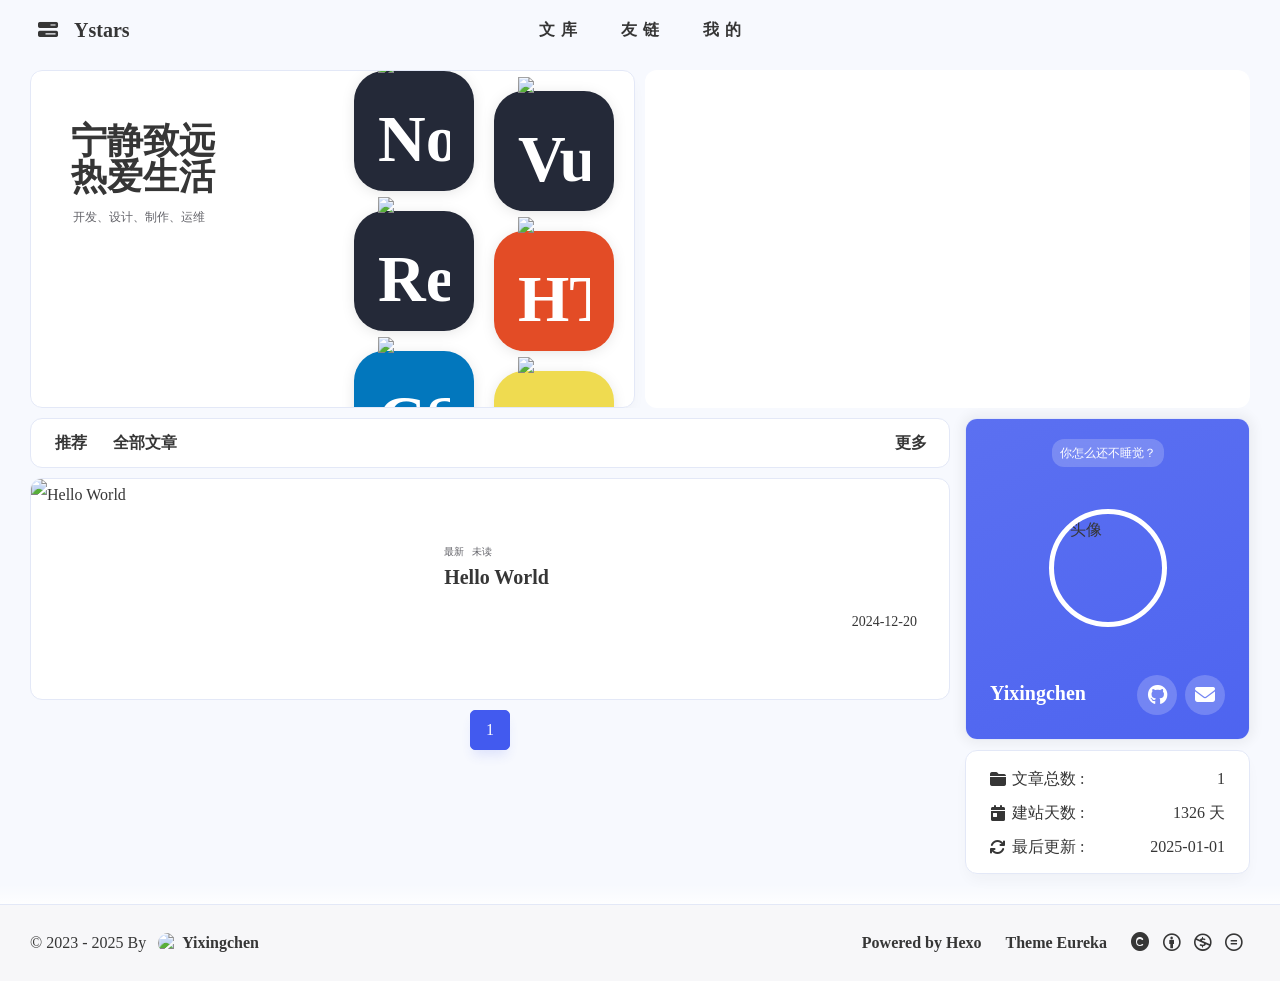
==== commit e2588ef0: "Site updated: 2025-01-01 18:03:11" ====
--- a/index.html
+++ b/index.html
@@ -141,9 +141,9 @@
     comment: false,
     ai_text: false,
     color: false,
-}</script><meta name="generator" content="Hexo 7.3.0"></head><body id="body" data-type="solitude"><!-- universe--><!-- background img--><!-- loading--><!-- console--><!-- sidebar--><div id="sidebar" style="zoom: 1;"><div id="menu-mask" style="display: none;"></div><div id="sidebar-menus"><div class="site-data"><div class="data-item is-center"><div class="data-item-link"><a href="/archives/"><div class="headline">文章</div><div class="length-num">1</div></a></div></div><div class="data-item is-center"><div class="data-item-link"><a href="/categories/"><div class="headline">分类</div><div class="length-num">0</div></a></div></div><div class="data-item is-center"><div class="data-item-link"><a href="/tags/"><div class="headline">标签</div><div class="length-num">0</div></a></div></div></div><span class="sidebar-menu-item-title">功能</span><div class="sidebar-menu-item"><span class="darkmode_switchbutton menu-child" onclick="sco.switchDarkMode()"><i class="solitude fa-solid fa-circle-half-stroke"></i><span>显示模式</span></span></div><div class="back-menu-list-groups"><div class="back-menu-list-group"><div class="back-menu-list-title">我的</div><div class="back-menu-list"><a class="back-menu-item" target="_blank" rel="noopener" href="https://everfu.cn" title="个人主页"><img class="nolazyload back-menu-item-icon" src="https://ui.everfu.cn/c625e37b3cf9054d92a52ec04ce8abf0.png/avatar" alt="个人主页"><span class="back-menu-item-text">个人主页</span></a></div></div></div><div class="menus_items"><div class="menus_item"><a class="site-page" href="javascript:void(0);"><span>文库</span></a><ul class="menus_item_child"><li><a class="site-page child" href="/archives/"><i class="solitude  fas fa-folder-closed"></i><span>全部文章</span></a></li><li><a class="site-page child" href="/categories/"><i class="solitude  fas fa-clone"></i><span>分类列表</span></a></li><li><a class="site-page child" href="/tags/"><i class="solitude  fas fa-tags"></i><span>标签列表</span></a></li></ul></div><div class="menus_item"><a class="site-page" href="javascript:void(0);"><span>友链</span></a><ul class="menus_item_child"><li><a class="site-page child" target="_blank" rel="noopener" href="https://summary.zhheo.com/static/matrix-posts.html"><i class="solitude  fas fa-wifi"></i><span>文章矩阵</span></a></li><li><a class="site-page child" href="/links/"><i class="solitude  fas fa-user-group"></i><span>友情链接</span></a></li><li><a class="site-page child" href="javascript:travelling()"><i class="solitude  fas fa-gift"></i><span>宝藏博主</span></a></li></ul></div><div class="menus_item"><a class="site-page" href="javascript:void(0);"><span>我的</span></a><ul class="menus_item_child"><li><a class="site-page child" href="/equipment/"><i class="solitude  fas fa-tools"></i><span>我的装备</span></a></li><li><a class="site-page child" href="/about/"><i class="solitude  fas fa-user"></i><span>关于本站</span></a></li></ul></div></div><span class="sidebar-menu-item-title">标签</span><div class="card-widget card-tags card-archives card-webinfo card-allinfo"><div class="card-tag-cloud"></div></div></div></div><!-- keyboard--><!-- righhtside--><div class="page" id="body-wrap"><header class="not-top-img" id="page-header"><nav class="show" id="nav"><div id="nav-group"><div id="blog_name"><div class="back-home-button" tabindex="-1"><i class="back-home-button-icon solitude fas fa-bars-progress"></i><div class="back-menu-list-groups"><div class="back-menu-list-group"><div class="back-menu-list-title">我的</div><div class="back-menu-list"><a class="back-menu-item" target="_blank" rel="noopener" href="https://everfu.cn" title="个人主页"><img class="nolazyload back-menu-item-icon" src="https://ui.everfu.cn/c625e37b3cf9054d92a52ec04ce8abf0.png/avatar" alt="个人主页"><span class="back-menu-item-text">个人主页</span></a></div></div></div></div><a id="site-name" href="/" title="返回博客主页"><span class="title">Ystars</span><i class="solitude fa-solid fa-home"></i></a></div><div id="page-name-mask"><div id="page-name"><a id="page-name-text" onclick="sco.toTop()">Ystars</a></div></div><div id="menus"><div class="menus_items"><div class="menus_item"><a class="site-page" href="javascript:void(0);"><span>文库</span></a><ul class="menus_item_child"><li><a class="site-page child" href="/archives/"><i class="solitude  fas fa-folder-closed"></i><span>全部文章</span></a></li><li><a class="site-page child" href="/categories/"><i class="solitude  fas fa-clone"></i><span>分类列表</span></a></li><li><a class="site-page child" href="/tags/"><i class="solitude  fas fa-tags"></i><span>标签列表</span></a></li></ul></div><div class="menus_item"><a class="site-page" href="javascript:void(0);"><span>友链</span></a><ul class="menus_item_child"><li><a class="site-page child" target="_blank" rel="noopener" href="https://summary.zhheo.com/static/matrix-posts.html"><i class="solitude  fas fa-wifi"></i><span>文章矩阵</span></a></li><li><a class="site-page child" href="/links/"><i class="solitude  fas fa-user-group"></i><span>友情链接</span></a></li><li><a class="site-page child" href="javascript:travelling()"><i class="solitude  fas fa-gift"></i><span>宝藏博主</span></a></li></ul></div><div class="menus_item"><a class="site-page" href="javascript:void(0);"><span>我的</span></a><ul class="menus_item_child"><li><a class="site-page child" href="/equipment/"><i class="solitude  fas fa-tools"></i><span>我的装备</span></a></li><li><a class="site-page child" href="/about/"><i class="solitude  fas fa-user"></i><span>关于本站</span></a></li></ul></div></div></div><div id="nav-left"></div><div id="nav-right"><div class="nav-button" id="nav-totop" onclick="sco.toTop()"><a class="totopbtn"><i class="solitude fa-solid fa-arrow-up"></i><span id="percent">0</span></a></div><div id="toggle-menu"><a class="site-page"><i class="solitude fa-solid fa-bars"></i></a></div></div></div></nav></header><div id="home_top"><div class="recent-top-post-group" id="recent-top-post-group"><div class="recent-post-top" id="recent-post-top"><div id="bannerGroup"><div id="banners"><div class="banners-title"><div class="banners-title-big">宁静致远<br> 热爱生活</div><div class="banners-title-small">开发、设计、制作、运维</div></div><div class="tags-group-all"><div class="tags-group-wrapper"><div class="tags-group-icon-pair"><div class="tags-group-icon" style="background: #242938"><img class="nolazyload" src="https://ui.everfu.cn/cover/20240827172946.png/cover" title="Nodejs"></div><div class="tags-group-icon" style="background: #242938"><img class="nolazyload" src="https://ui.everfu.cn/cover/20240827173146.png/cover" title="Vue"></div></div><div class="tags-group-icon-pair"><div class="tags-group-icon" style="background: #242938"><img class="nolazyload" src="https://ui.everfu.cn/avatar/20240827172839.png/cover" title="React"></div><div class="tags-group-icon" style="background: #e34c26"><img class="nolazyload" src="https://ui.everfu.cn/cover/20240827173208.png/cover" title="HTML"></div></div><div class="tags-group-icon-pair"><div class="tags-group-icon" style="background: #0277BD"><img class="nolazyload" src="https://ui.everfu.cn/cover/20240827173227.png/cover" title="CSS"></div><div class="tags-group-icon" style="background: #EFDB50"><img class="nolazyload" src="https://ui.everfu.cn/cover/20240827173248.png/cover" title="JavaScript"></div></div><div class="tags-group-icon-pair"><div class="tags-group-icon" style="background: #242938"><img class="nolazyload" src="https://ui.everfu.cn/cover/20240827172946.png/cover" title="Nodejs"></div><div class="tags-group-icon" style="background: #242938"><img class="nolazyload" src="https://ui.everfu.cn/cover/20240827173146.png/cover" title="Vue"></div></div><div class="tags-group-icon-pair"><div class="tags-group-icon" style="background: #242938"><img class="nolazyload" src="https://ui.everfu.cn/avatar/20240827172839.png/cover" title="React"></div><div class="tags-group-icon" style="background: #e34c26"><img class="nolazyload" src="https://ui.everfu.cn/cover/20240827173208.png/cover" title="HTML"></div></div><div class="tags-group-icon-pair"><div class="tags-group-icon" style="background: #0277BD"><img class="nolazyload" src="https://ui.everfu.cn/cover/20240827173227.png/cover" title="CSS"></div><div class="tags-group-icon" style="background: #EFDB50"><img class="nolazyload" src="https://ui.everfu.cn/cover/20240827173248.png/cover" title="JavaScript"></div></div></div></div></div></div><div class="topGroup"><script>function GoTodayCard() {
+}</script><meta name="generator" content="Hexo 7.3.0"></head><body id="body" data-type="solitude"><!-- universe--><!-- background img--><!-- loading--><!-- console--><!-- sidebar--><div id="sidebar" style="zoom: 1;"><div id="menu-mask" style="display: none;"></div><div id="sidebar-menus"><div class="site-data"><div class="data-item is-center"><div class="data-item-link"><a href="/archives/"><div class="headline">文章</div><div class="length-num">1</div></a></div></div><div class="data-item is-center"><div class="data-item-link"><a href="/categories/"><div class="headline">分类</div><div class="length-num">0</div></a></div></div><div class="data-item is-center"><div class="data-item-link"><a href="/tags/"><div class="headline">标签</div><div class="length-num">0</div></a></div></div></div><span class="sidebar-menu-item-title">功能</span><div class="sidebar-menu-item"><span class="darkmode_switchbutton menu-child" onclick="sco.switchDarkMode()"><i class="solitude fa-solid fa-circle-half-stroke"></i><span>显示模式</span></span></div><div class="back-menu-list-groups"><div class="back-menu-list-group"><div class="back-menu-list-title">我的</div><div class="back-menu-list"><a class="back-menu-item" target="_blank" rel="noopener" href="https://everfu.cn" title="个人主页"><img class="nolazyload back-menu-item-icon" src="https://github.com/yixingchenus/tuchuang/blob/master/CF.jpg?raw=true" alt="个人主页"><span class="back-menu-item-text">个人主页</span></a></div></div></div><div class="menus_items"><div class="menus_item"><a class="site-page" href="javascript:void(0);"><span>文库</span></a><ul class="menus_item_child"><li><a class="site-page child" href="/archives/"><i class="solitude  fas fa-folder-closed"></i><span>全部文章</span></a></li><li><a class="site-page child" href="/categories/"><i class="solitude  fas fa-clone"></i><span>分类列表</span></a></li><li><a class="site-page child" href="/tags/"><i class="solitude  fas fa-tags"></i><span>标签列表</span></a></li></ul></div><div class="menus_item"><a class="site-page" href="javascript:void(0);"><span>友链</span></a><ul class="menus_item_child"><li><a class="site-page child" target="_blank" rel="noopener" href="https://summary.zhheo.com/static/matrix-posts.html"><i class="solitude  fas fa-wifi"></i><span>文章矩阵</span></a></li><li><a class="site-page child" href="/links/"><i class="solitude  fas fa-user-group"></i><span>友情链接</span></a></li><li><a class="site-page child" href="javascript:travelling()"><i class="solitude  fas fa-gift"></i><span>宝藏博主</span></a></li></ul></div><div class="menus_item"><a class="site-page" href="javascript:void(0);"><span>我的</span></a><ul class="menus_item_child"><li><a class="site-page child" href="/equipment/"><i class="solitude  fas fa-tools"></i><span>我的装备</span></a></li><li><a class="site-page child" href="/about/"><i class="solitude  fas fa-user"></i><span>关于本站</span></a></li></ul></div></div><span class="sidebar-menu-item-title">标签</span><div class="card-widget card-tags card-archives card-webinfo card-allinfo"><div class="card-tag-cloud"></div></div></div></div><!-- keyboard--><!-- righhtside--><div class="page" id="body-wrap"><header class="not-top-img" id="page-header"><nav class="show" id="nav"><div id="nav-group"><div id="blog_name"><div class="back-home-button" tabindex="-1"><i class="back-home-button-icon solitude fas fa-bars-progress"></i><div class="back-menu-list-groups"><div class="back-menu-list-group"><div class="back-menu-list-title">我的</div><div class="back-menu-list"><a class="back-menu-item" target="_blank" rel="noopener" href="https://everfu.cn" title="个人主页"><img class="nolazyload back-menu-item-icon" src="https://github.com/yixingchenus/tuchuang/blob/master/CF.jpg?raw=true" alt="个人主页"><span class="back-menu-item-text">个人主页</span></a></div></div></div></div><a id="site-name" href="/" title="返回博客主页"><span class="title">Ystars</span><i class="solitude fa-solid fa-home"></i></a></div><div id="page-name-mask"><div id="page-name"><a id="page-name-text" onclick="sco.toTop()">Ystars</a></div></div><div id="menus"><div class="menus_items"><div class="menus_item"><a class="site-page" href="javascript:void(0);"><span>文库</span></a><ul class="menus_item_child"><li><a class="site-page child" href="/archives/"><i class="solitude  fas fa-folder-closed"></i><span>全部文章</span></a></li><li><a class="site-page child" href="/categories/"><i class="solitude  fas fa-clone"></i><span>分类列表</span></a></li><li><a class="site-page child" href="/tags/"><i class="solitude  fas fa-tags"></i><span>标签列表</span></a></li></ul></div><div class="menus_item"><a class="site-page" href="javascript:void(0);"><span>友链</span></a><ul class="menus_item_child"><li><a class="site-page child" target="_blank" rel="noopener" href="https://summary.zhheo.com/static/matrix-posts.html"><i class="solitude  fas fa-wifi"></i><span>文章矩阵</span></a></li><li><a class="site-page child" href="/links/"><i class="solitude  fas fa-user-group"></i><span>友情链接</span></a></li><li><a class="site-page child" href="javascript:travelling()"><i class="solitude  fas fa-gift"></i><span>宝藏博主</span></a></li></ul></div><div class="menus_item"><a class="site-page" href="javascript:void(0);"><span>我的</span></a><ul class="menus_item_child"><li><a class="site-page child" href="/equipment/"><i class="solitude  fas fa-tools"></i><span>我的装备</span></a></li><li><a class="site-page child" href="/about/"><i class="solitude  fas fa-user"></i><span>关于本站</span></a></li></ul></div></div></div><div id="nav-left"></div><div id="nav-right"><div class="nav-button" id="nav-totop" onclick="sco.toTop()"><a class="totopbtn"><i class="solitude fa-solid fa-arrow-up"></i><span id="percent">0</span></a></div><div id="toggle-menu"><a class="site-page"><i class="solitude fa-solid fa-bars"></i></a></div></div></div></nav></header><div id="home_top"><div class="recent-top-post-group" id="recent-top-post-group"><div class="recent-post-top" id="recent-post-top"><div id="bannerGroup"><div id="banners"><div class="banners-title"><div class="banners-title-big">宁静致远<br> 热爱生活</div><div class="banners-title-small">开发、设计、制作、运维</div></div><div class="tags-group-all"><div class="tags-group-wrapper"><div class="tags-group-icon-pair"><div class="tags-group-icon" style="background: #242938"><img class="nolazyload" src="https://ui.everfu.cn/cover/20240827172946.png/cover" title="Nodejs"></div><div class="tags-group-icon" style="background: #242938"><img class="nolazyload" src="https://ui.everfu.cn/cover/20240827173146.png/cover" title="Vue"></div></div><div class="tags-group-icon-pair"><div class="tags-group-icon" style="background: #242938"><img class="nolazyload" src="https://ui.everfu.cn/avatar/20240827172839.png/cover" title="React"></div><div class="tags-group-icon" style="background: #e34c26"><img class="nolazyload" src="https://ui.everfu.cn/cover/20240827173208.png/cover" title="HTML"></div></div><div class="tags-group-icon-pair"><div class="tags-group-icon" style="background: #0277BD"><img class="nolazyload" src="https://ui.everfu.cn/cover/20240827173227.png/cover" title="CSS"></div><div class="tags-group-icon" style="background: #EFDB50"><img class="nolazyload" src="https://ui.everfu.cn/cover/20240827173248.png/cover" title="JavaScript"></div></div><div class="tags-group-icon-pair"><div class="tags-group-icon" style="background: #242938"><img class="nolazyload" src="https://ui.everfu.cn/cover/20240827172946.png/cover" title="Nodejs"></div><div class="tags-group-icon" style="background: #242938"><img class="nolazyload" src="https://ui.everfu.cn/cover/20240827173146.png/cover" title="Vue"></div></div><div class="tags-group-icon-pair"><div class="tags-group-icon" style="background: #242938"><img class="nolazyload" src="https://ui.everfu.cn/avatar/20240827172839.png/cover" title="React"></div><div class="tags-group-icon" style="background: #e34c26"><img class="nolazyload" src="https://ui.everfu.cn/cover/20240827173208.png/cover" title="HTML"></div></div><div class="tags-group-icon-pair"><div class="tags-group-icon" style="background: #0277BD"><img class="nolazyload" src="https://ui.everfu.cn/cover/20240827173227.png/cover" title="CSS"></div><div class="tags-group-icon" style="background: #EFDB50"><img class="nolazyload" src="https://ui.everfu.cn/cover/20240827173248.png/cover" title="JavaScript"></div></div></div></div></div></div><div class="topGroup"><script>function GoTodayCard() {
     window.open("https://solitude.js.org/", "_blank");
-}</script><div class="todayCard" id="todayCard" onclick="GoTodayCard()"><div class="todayCard-info"><div class="todayCard-tips">置顶</div><div class="todayCard-title">Solitude 官方文档</div></div><div class="todayCard-cover nolazyload" style="background: url('https://ui.everfu.cn/cover/20240827173743.png/cover') no-repeat center /cover"></div></div></div></div></div></div><main class="layout" id="content-inner"><div id="home"><div id="category-bar"><div class="category-bar-items home" id="category-bar-items"><div class="category-bar-item select" id="category-bar-home"><a href="/">推荐</a></div><div class="category-bar-item"><a href="/archives/">全部文章</a></div></div><div class="category-bar-right"><a class="category-bar-more" href="/categories/">更多</a></div></div><div class="recent-posts" id="recent-posts"><div class="recent-post-item" onclick="pjax.loadUrl('/2024/12/20/hello-world/')"><div class="post_cover"><a href="/2024/12/20/hello-world/" title="Hello World"><img class="post_bg" src="/" alt="Hello World"></a></div><div class="recent-post-info"><div class="recent-post-info-top"><div class="recent-post-info-top-tips"><span class="original">最新</span><a class="unvisited-post" href="/2024/12/20/hello-world/">未读</a></div><a class="article-title" href="/2024/12/20/hello-world/" title="Hello World">Hello World</a></div><div class="article-meta-wrap"><span class="article-meta tags"></span><span class="post-meta-date"><time datetime="2024-12-20T14:25:01.907Z"></time></span></div></div></div><!-- pagination--><nav id="pagination"><div class="pagination"><span class="page-number current">1</span><div class="toPageGroup"><input id="toPageText" oninput="value=value.replace(/[^0-9]/g,'')" maxlength="3" title="跳转到指定页面" onkeyup="if (this.value === '0') this.value = ''"><a id="toPageButton" onclick="sco.toPage()"><i class="solitude fa-solid fa-angles-right"></i></a></div></div></nav></div></div><!-- aside--><div class="aside-content" id="aside-content"><div class="card-widget card-info"><div class="card-content"><div class="card-info-avatar is-center"><div class="author-info__top-group"><div class="author-info__sayhi" id="author-info__sayhi" onclick="sco.changeSayHelloText()">sayhello.morning</div></div></div><div class="avatar-img-group"><img class="avatar-img" alt="头像" src="https://github.com/yixingchenus/tuchuang/blob/master/img/touxiang.jpg?raw=true"></div><div class="author-info__description_group"><div class="author-info__description">我想后面应该能做的更好,</div><div class="author-info__description2">努力就行了.</div></div><div class="author-info__bottom-group"><a class="author-info__bottom-group-left" href="/about/"><div class="author-info__name">Yixingchen</div><div class="author-info__desc"></div></a><div class="card-info-social-icons is-center"><a class="social-icon" target="_blank" rel="noopener" href="https://github.com/yixingchenus" title="Github"><i class="solitude  fab fa-github"></i></a><a class="social-icon" href="mailto:info@yixingchen.us.kg" title="Mail"><i class="solitude  fas fa-envelope"></i></a></div></div></div></div><div class="sticky_layout"><div class="card-widget card-tags card-archives card-webinfo card-allinfo"><div class="webinfo"><div class="webinfo-item"><div class="webinfo-item-title"><i class="item-icon fa-solid fa-folder-closed"></i><div class="item-name">文章总数 :</div></div><div class="item-count">1</div></div><div class="webinfo-item"><div class="webinfo-item-title"><i class="item-icon solitude fa-solid fa-calendar-day"></i><div class="item-name">建站天数 :</div></div><div class="item-count" id="runtimeshow"></div></div><div class="webinfo-item"><div class="webinfo-item-title"><i class="item-icon solitude fa-solid fa-arrows-rotate"></i><div class="item-name">最后更新 :</div></div><time class="item-count" datetime="2024-12-22T07:24:56.446Z"></time></div></div></div></div></div></main><footer id="footer"><div id="footer-bar"><div class="footer-bar-links"><div class="footer-bar-left"><div class="copyright">© 2023 - 2024 By&nbsp;<a class="footer-bar-link" href="/"><img class="author-avatar" src="https://github.com/yixingchenus/tuchuang/blob/master/CF.jpg?raw=true">Yixingchen</a></div></div><div class="footer-bar-right"><a class="footer-bar-link" target="_blank" rel="noopener" href="https://hexo.io/" alt="Powered by Hexo">Powered by Hexo</a><a class="footer-bar-link" target="_blank" rel="noopener" href="https://github.com/r1i1na/hexo-theme-eureka" alt="Theme Eureka">Theme Eureka</a><a class="footer-bar-link cc" target="_blank" rel="noopener" href="https://creativecommons.org/licenses/by-nc-sa/4.0/deed.zh"><i class="solitude fa-solid fa-copyright"></i><i class="solitude fa-brands fa-creative-commons-by"></i><i class="solitude fa-brands fa-creative-commons-nc"></i><i class="solitude fa-brands fa-creative-commons-nd"></i></a></div></div></div></footer></div><!-- right_menu--><!-- inject body--><div><script src="/js/utils.js?v=2.1.14"></script><script src="/js/main.js?v=2.1.14"></script><script src="/js/third_party/waterfall.min.js?v=2.1.14"></script><script src="https://fastly.jsdelivr.net/npm/pjax@0.2.8/pjax.min.js"></script><script src="/js/tw_cn.js?v=2.1.14"></script><script src="https://fastly.jsdelivr.net/npm/node-snackbar@0.1.16/dist/snackbar.min.js"></script><script>const coverColorConfig = {
+}</script><div class="todayCard" id="todayCard" onclick="GoTodayCard()"><div class="todayCard-info"><div class="todayCard-tips">置顶</div><div class="todayCard-title">Solitude 官方文档</div></div><div class="todayCard-cover nolazyload" style="background: url('https://github.com/yixingchenus/tuchuang/blob/master/20241219171804002.png?raw=true') no-repeat center /cover"></div></div></div></div></div></div><main class="layout" id="content-inner"><div id="home"><div id="category-bar"><div class="category-bar-items home" id="category-bar-items"><div class="category-bar-item select" id="category-bar-home"><a href="/">推荐</a></div><div class="category-bar-item"><a href="/archives/">全部文章</a></div></div><div class="category-bar-right"><a class="category-bar-more" href="/categories/">更多</a></div></div><div class="recent-posts" id="recent-posts"><div class="recent-post-item" onclick="pjax.loadUrl('/2024/12/20/hello-world/')"><div class="post_cover"><a href="/2024/12/20/hello-world/" title="Hello World"><img class="post_bg" src="/" alt="Hello World"></a></div><div class="recent-post-info"><div class="recent-post-info-top"><div class="recent-post-info-top-tips"><span class="original">最新</span><a class="unvisited-post" href="/2024/12/20/hello-world/">未读</a></div><a class="article-title" href="/2024/12/20/hello-world/" title="Hello World">Hello World</a></div><div class="article-meta-wrap"><span class="article-meta tags"></span><span class="post-meta-date"><time datetime="2024-12-20T14:25:01.907Z"></time></span></div></div></div><!-- pagination--><nav id="pagination"><div class="pagination"><span class="page-number current">1</span><div class="toPageGroup"><input id="toPageText" oninput="value=value.replace(/[^0-9]/g,'')" maxlength="3" title="跳转到指定页面" onkeyup="if (this.value === '0') this.value = ''"><a id="toPageButton" onclick="sco.toPage()"><i class="solitude fa-solid fa-angles-right"></i></a></div></div></nav></div></div><!-- aside--><div class="aside-content" id="aside-content"><div class="card-widget card-info"><div class="card-content"><div class="card-info-avatar is-center"><div class="author-info__top-group"><div class="author-info__sayhi" id="author-info__sayhi" onclick="sco.changeSayHelloText()">sayhello.morning</div></div></div><div class="avatar-img-group"><img class="avatar-img" alt="头像" src="https://github.com/yixingchenus/tuchuang/blob/master/img/touxiang.jpg?raw=true"></div><div class="author-info__description_group"><div class="author-info__description">我想后面应该能做的更好,</div><div class="author-info__description2">努力就行了.</div></div><div class="author-info__bottom-group"><a class="author-info__bottom-group-left" href="/about/"><div class="author-info__name">Yixingchen</div><div class="author-info__desc"></div></a><div class="card-info-social-icons is-center"><a class="social-icon" target="_blank" rel="noopener" href="https://github.com/yixingchenus" title="Github"><i class="solitude  fab fa-github"></i></a><a class="social-icon" href="mailto:info@yixingchen.us.kg" title="Mail"><i class="solitude  fas fa-envelope"></i></a></div></div></div></div><div class="sticky_layout"><div class="card-widget card-tags card-archives card-webinfo card-allinfo"><div class="webinfo"><div class="webinfo-item"><div class="webinfo-item-title"><i class="item-icon fa-solid fa-folder-closed"></i><div class="item-name">文章总数 :</div></div><div class="item-count">1</div></div><div class="webinfo-item"><div class="webinfo-item-title"><i class="item-icon solitude fa-solid fa-calendar-day"></i><div class="item-name">建站天数 :</div></div><div class="item-count" id="runtimeshow"></div></div><div class="webinfo-item"><div class="webinfo-item-title"><i class="item-icon solitude fa-solid fa-arrows-rotate"></i><div class="item-name">最后更新 :</div></div><time class="item-count" datetime="2025-01-01T10:03:10.662Z"></time></div></div></div></div></div></main><footer id="footer"><div id="footer-bar"><div class="footer-bar-links"><div class="footer-bar-left"><div class="copyright">© 2023 - 2025 By&nbsp;<a class="footer-bar-link" href="/"><img class="author-avatar" src="https://github.com/yixingchenus/tuchuang/blob/master/CF.jpg?raw=true">Yixingchen</a></div></div><div class="footer-bar-right"><a class="footer-bar-link" target="_blank" rel="noopener" href="https://hexo.io/" alt="Powered by Hexo">Powered by Hexo</a><a class="footer-bar-link" target="_blank" rel="noopener" href="https://github.com/r1i1na/hexo-theme-eureka" alt="Theme Eureka">Theme Eureka</a><a class="footer-bar-link cc" target="_blank" rel="noopener" href="https://creativecommons.org/licenses/by-nc-sa/4.0/deed.zh"><i class="solitude fa-solid fa-copyright"></i><i class="solitude fa-brands fa-creative-commons-by"></i><i class="solitude fa-brands fa-creative-commons-nc"></i><i class="solitude fa-brands fa-creative-commons-nd"></i></a></div></div></div></footer></div><!-- right_menu--><!-- inject body--><div><script src="/js/utils.js?v=2.1.14"></script><script src="/js/main.js?v=2.1.14"></script><script src="/js/third_party/waterfall.min.js?v=2.1.14"></script><script src="https://fastly.jsdelivr.net/npm/pjax@0.2.8/pjax.min.js"></script><script src="/js/tw_cn.js?v=2.1.14"></script><script src="https://fastly.jsdelivr.net/npm/node-snackbar@0.1.16/dist/snackbar.min.js"></script><script>const coverColorConfig = {
   time: 43200000
 }</script><script src="/js/covercolor/ave.js?v=2.1.14"></script><script>window.paceOptions = {
   restartOnPushState: false
